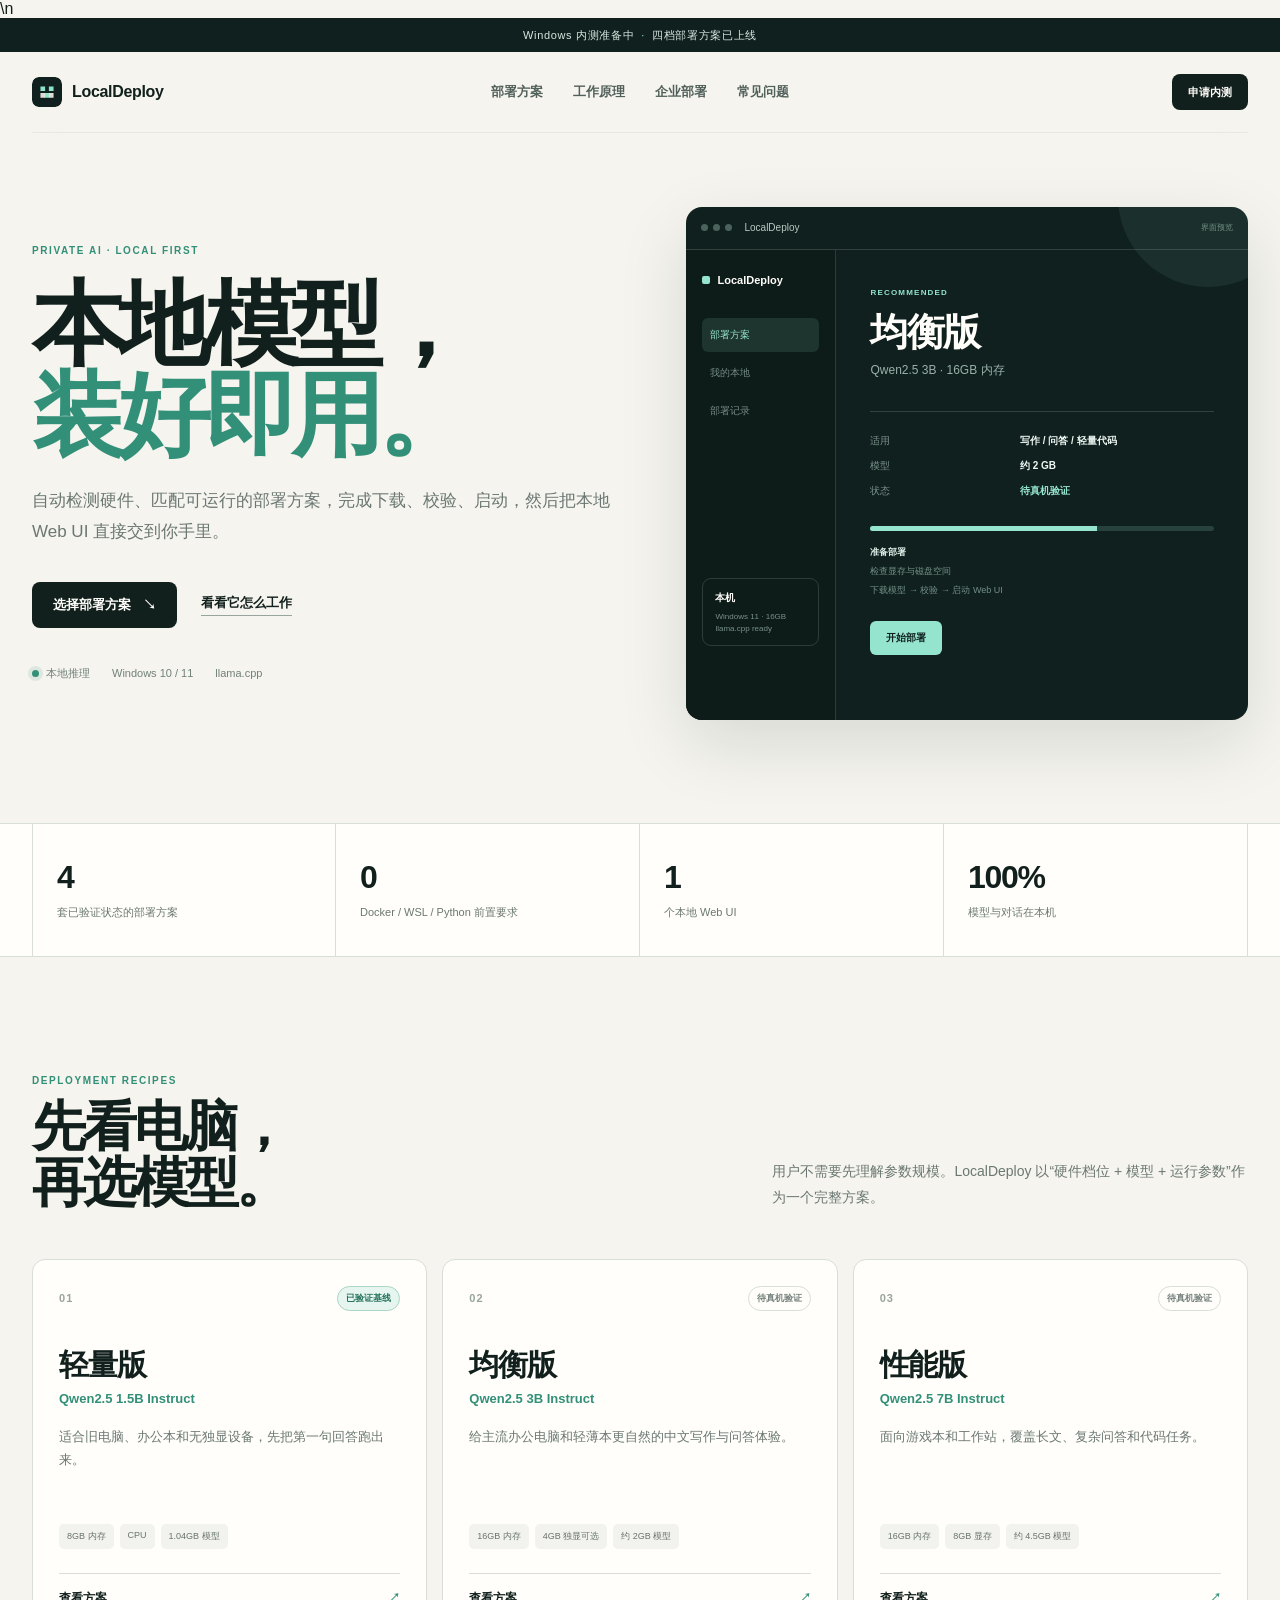
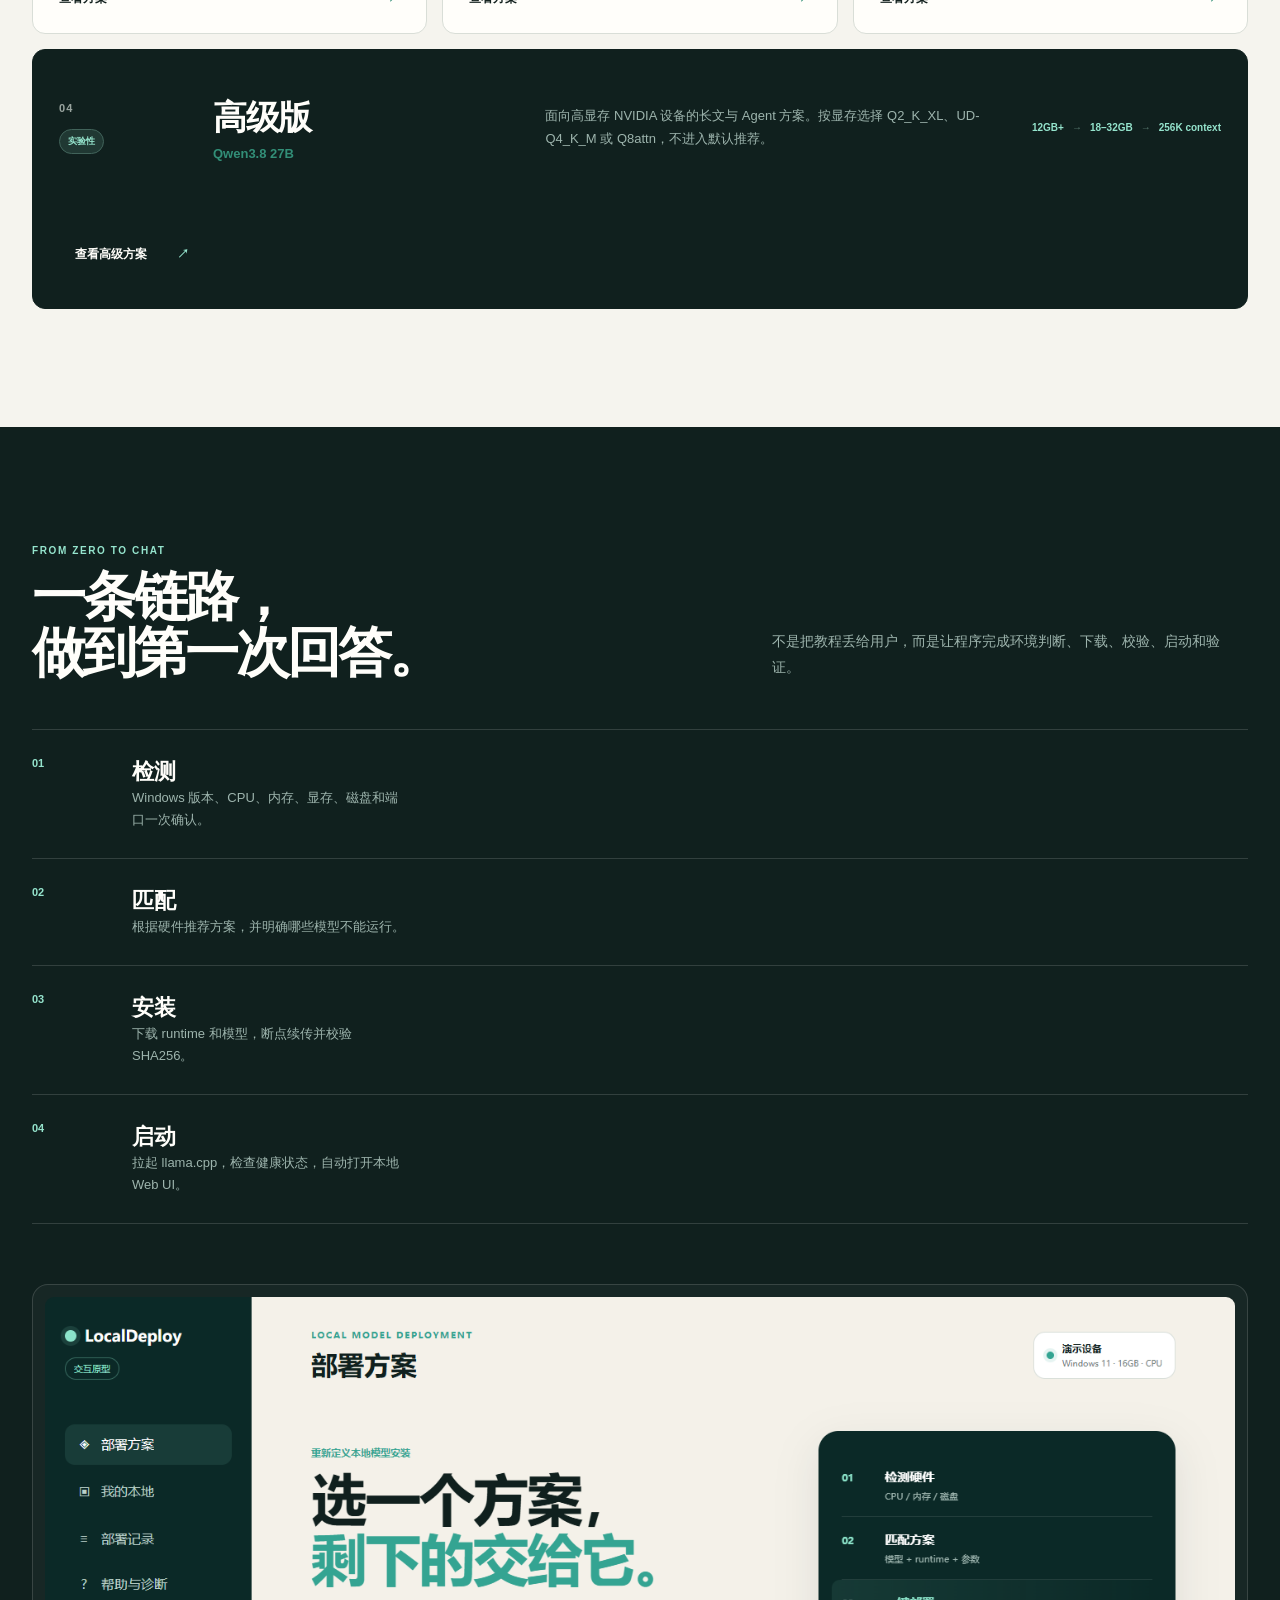
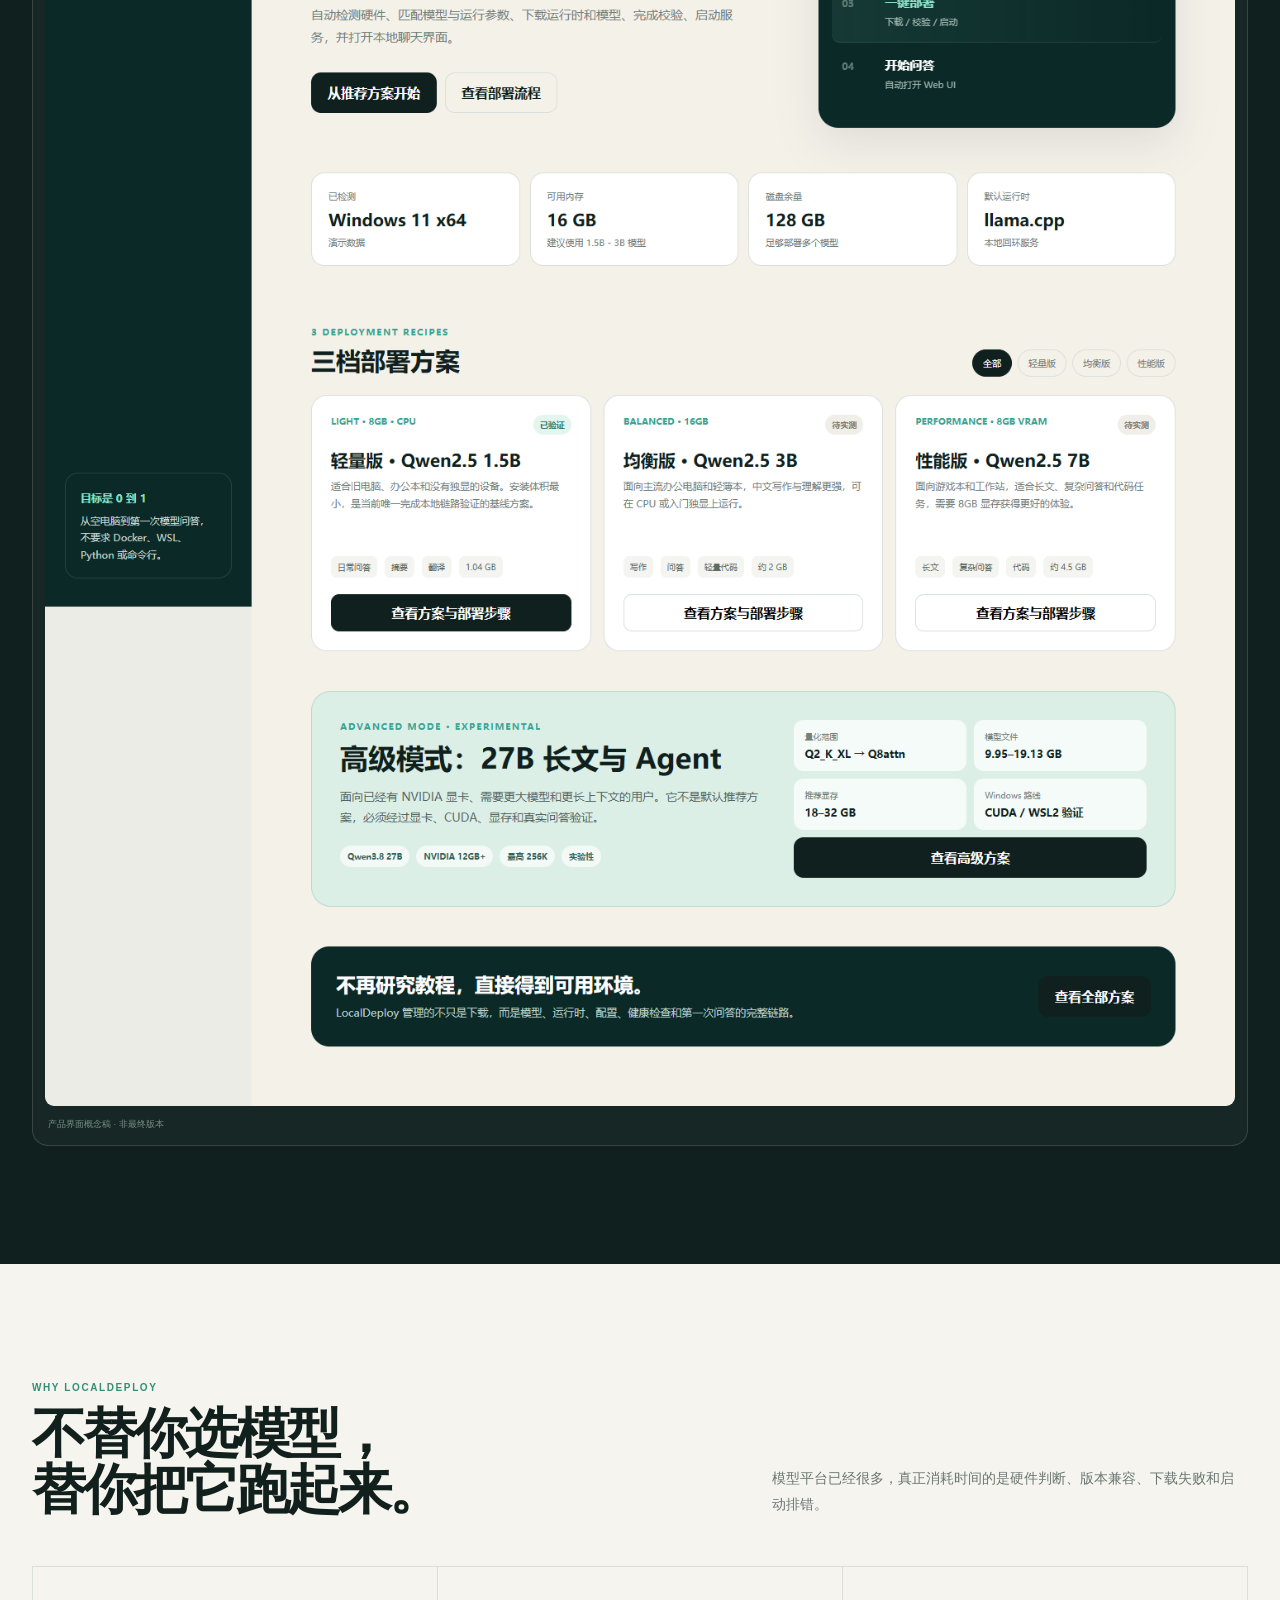
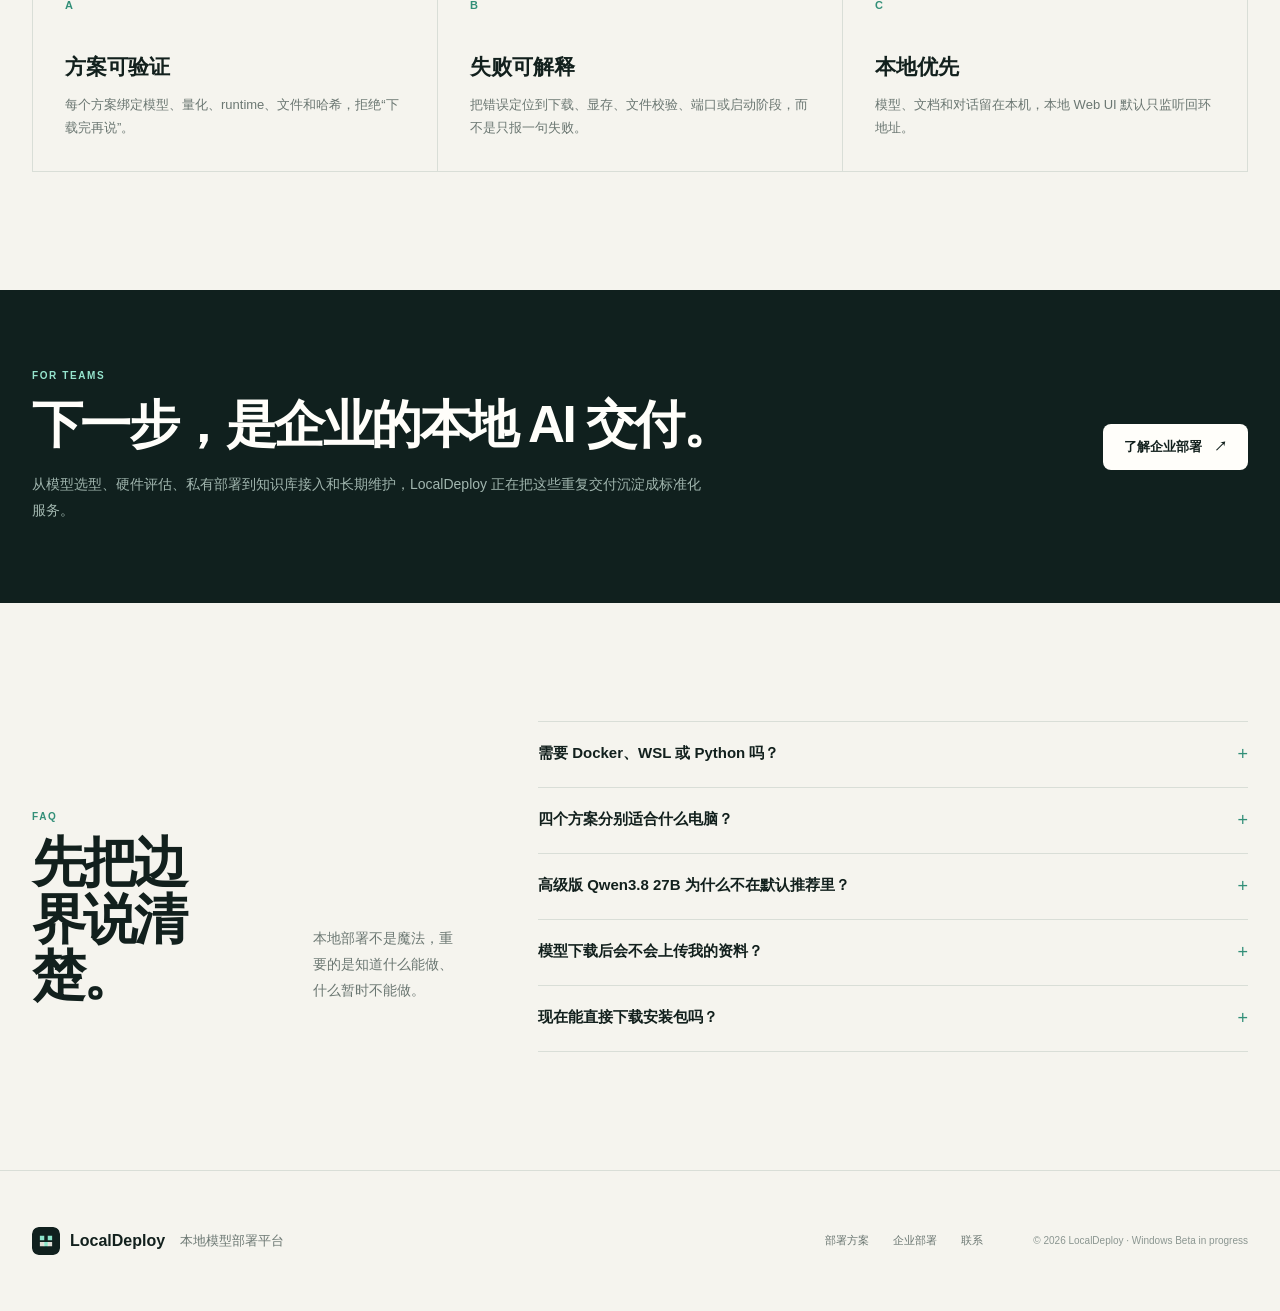
==== index.html @ 6bc186c4 "feat: launch LocalDeploy public site" ====
<!doctype html>
<html lang="zh-CN">
<head>
  <meta charset="utf-8">
  <meta name="viewport" content="width=device-width, initial-scale=1">
  <title>LocalDeploy — 本地模型，装好即用</title>
  <meta name="description" content="LocalDeploy 自动检测硬件、匹配已验证方案，一键完成本地模型部署并打开 Web UI。">
  <meta name="theme-color" content="#10201e">
  <link rel="icon" href="assets/favicon.svg" type="image/svg+xml">
  <link rel="manifest" href="assets/site.webmanifest">\n  <link rel="stylesheet" href="assets/site.css">
</head>
<body>
  <div class="announcement">Windows 内测准备中 <span>·</span> 四档部署方案已上线</div>
  <header class="site-header" data-header>
    <a class="brand" href="index.html" aria-label="LocalDeploy 首页">
      <img src="assets/logo-mark.svg" alt="">
      <span>LocalDeploy</span>
    </a>
    <button class="menu-toggle" data-menu-toggle aria-label="打开导航" aria-expanded="false">
      <span></span><span></span>
    </button>
    <nav class="site-nav" data-nav>
      <a href="#plans">部署方案</a>
      <a href="#how">工作原理</a>
      <a href="enterprise.html">企业部署</a>
      <a href="#faq">常见问题</a>
    </nav>
    <a class="button button-small button-dark header-cta" href="mailto:siquhjh@163.com?subject=LocalDeploy%20Windows%20Beta">申请内测</a>
  </header>

  <main>
    <section class="hero container">
      <div class="hero-copy reveal">
        <p class="eyebrow">PRIVATE AI · LOCAL FIRST</p>
        <h1>本地模型，<br><span>装好即用。</span></h1>
        <p class="hero-lead">自动检测硬件、匹配可运行的部署方案，完成下载、校验、启动，然后把本地 Web UI 直接交到你手里。</p>
        <div class="hero-actions">
          <a class="button button-primary" href="#plans">选择部署方案 <span>↘</span></a>
          <a class="text-link" href="#how">看看它怎么工作</a>
        </div>
        <div class="hero-footnote">
          <span><i class="dot"></i> 本地推理</span>
          <span>Windows 10 / 11</span>
          <span>llama.cpp</span>
        </div>
      </div>

      <div class="hero-product reveal">
        <div class="window-bar">
          <div class="window-lights"><i></i><i></i><i></i></div>
          <span>LocalDeploy</span>
          <small>界面预览</small>
        </div>
        <div class="window-body">
          <div class="window-sidebar">
            <div class="mini-brand"><span></span>LocalDeploy</div>
            <div class="mini-nav active">部署方案</div>
            <div class="mini-nav">我的本地</div>
            <div class="mini-nav">部署记录</div>
            <div class="mini-machine"><b>本机</b><span>Windows 11 · 16GB</span><span>llama.cpp ready</span></div>
          </div>
          <div class="window-content">
            <div class="mini-eyebrow">RECOMMENDED</div>
            <h2>均衡版</h2>
            <p>Qwen2.5 3B · 16GB 内存</p>
            <div class="mini-plan">
              <span>适用</span><strong>写作 / 问答 / 轻量代码</strong>
              <span>模型</span><strong>约 2 GB</strong>
              <span>状态</span><strong class="mint">待真机验证</strong>
            </div>
            <div class="mini-progress"><span></span></div>
            <div class="mini-log"><b>准备部署</b><span>检查显存与磁盘空间</span><span>下载模型 → 校验 → 启动 Web UI</span></div>
            <div class="mini-button">开始部署</div>
          </div>
        </div>
      </div>
    </section>

    <section class="proof-strip">
      <div class="container proof-grid">
        <div><strong>4</strong><span>套已验证状态的部署方案</span></div>
        <div><strong>0</strong><span>Docker / WSL / Python 前置要求</span></div>
        <div><strong>1</strong><span>个本地 Web UI</span></div>
        <div><strong>100%</strong><span>模型与对话在本机</span></div>
      </div>
    </section>

    <section class="section container" id="plans">
      <div class="section-heading reveal">
        <div>
          <p class="eyebrow">DEPLOYMENT RECIPES</p>
          <h2>先看电脑，<br>再选模型。</h2>
        </div>
        <p>用户不需要先理解参数规模。LocalDeploy 以“硬件档位 + 模型 + 运行参数”作为一个完整方案。</p>
      </div>

      <div class="plan-grid">
        <article class="plan-card reveal" data-plan-card="light">
          <div class="plan-card-top"><span class="plan-index">01</span><span class="status-pill">已验证基线</span></div>
          <h3>轻量版</h3>
          <p class="plan-model">Qwen2.5 1.5B Instruct</p>
          <p class="plan-desc">适合旧电脑、办公本和无独显设备，先把第一句回答跑出来。</p>
          <div class="plan-facts"><span>8GB 内存</span><span>CPU</span><span>1.04GB 模型</span></div>
          <a href="plans.html#light" class="plan-link">查看方案 <span>↗</span></a>
        </article>

        <article class="plan-card reveal" data-plan-card="balanced">
          <div class="plan-card-top"><span class="plan-index">02</span><span class="status-pill pending">待真机验证</span></div>
          <h3>均衡版</h3>
          <p class="plan-model">Qwen2.5 3B Instruct</p>
          <p class="plan-desc">给主流办公电脑和轻薄本更自然的中文写作与问答体验。</p>
          <div class="plan-facts"><span>16GB 内存</span><span>4GB 独显可选</span><span>约 2GB 模型</span></div>
          <a href="plans.html#balanced" class="plan-link">查看方案 <span>↗</span></a>
        </article>

        <article class="plan-card reveal" data-plan-card="performance">
          <div class="plan-card-top"><span class="plan-index">03</span><span class="status-pill pending">待真机验证</span></div>
          <h3>性能版</h3>
          <p class="plan-model">Qwen2.5 7B Instruct</p>
          <p class="plan-desc">面向游戏本和工作站，覆盖长文、复杂问答和代码任务。</p>
          <div class="plan-facts"><span>16GB 内存</span><span>8GB 显存</span><span>约 4.5GB 模型</span></div>
          <a href="plans.html#performance" class="plan-link">查看方案 <span>↗</span></a>
        </article>

        <article class="plan-card plan-card-advanced reveal" data-plan-card="advanced">
          <div class="plan-card-top"><span class="plan-index">04</span><span class="status-pill dark-pill">实验性</span></div>
          <div>
            <h3>高级版</h3>
            <p class="plan-model">Qwen3.8 27B</p>
          </div>
          <p class="plan-desc">面向高显存 NVIDIA 设备的长文与 Agent 方案。按显存选择 Q2_K_XL、UD-Q4_K_M 或 Q8attn，不进入默认推荐。</p>
          <div class="advanced-path"><span>12GB+</span><span>→</span><span>18–32GB</span><span>→</span><span>256K context</span></div>
          <a href="plans.html#advanced" class="plan-link light-link">查看高级方案 <span>↗</span></a>
        </article>
      </div>
    </section>

    <section class="section section-dark" id="how">
      <div class="container">
        <div class="section-heading dark-heading reveal">
          <div><p class="eyebrow">FROM ZERO TO CHAT</p><h2>一条链路，<br>做到第一次回答。</h2></div>
          <p>不是把教程丢给用户，而是让程序完成环境判断、下载、校验、启动和验证。</p>
        </div>
        <div class="steps">
          <div class="step reveal"><span>01</span><div><h3>检测</h3><p>Windows 版本、CPU、内存、显存、磁盘和端口一次确认。</p></div></div>
          <div class="step reveal"><span>02</span><div><h3>匹配</h3><p>根据硬件推荐方案，并明确哪些模型不能运行。</p></div></div>
          <div class="step reveal"><span>03</span><div><h3>安装</h3><p>下载 runtime 和模型，断点续传并校验 SHA256。</p></div></div>
          <div class="step reveal"><span>04</span><div><h3>启动</h3><p>拉起 llama.cpp，检查健康状态，自动打开本地 Web UI。</p></div></div>
        </div>
        <div class="interface-showcase reveal">
          <img src="assets/app-preview.png" alt="LocalDeploy 部署方案界面预览">
          <span>产品界面概念稿 · 非最终版本</span>
        </div>
      </div>
    </section>

    <section class="section container">
      <div class="section-heading reveal">
        <div><p class="eyebrow">WHY LOCALDEPLOY</p><h2>不替你选模型，<br>替你把它跑起来。</h2></div>
        <p>模型平台已经很多，真正消耗时间的是硬件判断、版本兼容、下载失败和启动排错。</p>
      </div>
      <div class="principle-grid">
        <article class="principle reveal"><span class="principle-mark">A</span><h3>方案可验证</h3><p>每个方案绑定模型、量化、runtime、文件和哈希，拒绝“下载完再说”。</p></article>
        <article class="principle reveal"><span class="principle-mark">B</span><h3>失败可解释</h3><p>把错误定位到下载、显存、文件校验、端口或启动阶段，而不是只报一句失败。</p></article>
        <article class="principle reveal"><span class="principle-mark">C</span><h3>本地优先</h3><p>模型、文档和对话留在本机，本地 Web UI 默认只监听回环地址。</p></article>
      </div>
    </section>

    <section class="enterprise-band">
      <div class="container enterprise-inner reveal">
        <div>
          <p class="eyebrow">FOR TEAMS</p>
          <h2>下一步，是企业的本地 AI 交付。</h2>
          <p>从模型选型、硬件评估、私有部署到知识库接入和长期维护，LocalDeploy 正在把这些重复交付沉淀成标准化服务。</p>
        </div>
        <a class="button button-light" href="enterprise.html">了解企业部署 <span>↗</span></a>
      </div>
    </section>

    <section class="section container faq-section" id="faq">
      <div class="section-heading reveal">
        <div><p class="eyebrow">FAQ</p><h2>先把边界说清楚。</h2></div>
        <p>本地部署不是魔法，重要的是知道什么能做、什么暂时不能做。</p>
      </div>
      <div class="faq-list">
        <details class="reveal"><summary>需要 Docker、WSL 或 Python 吗？<span>+</span></summary><p>默认三档方案以 Windows 原生 llama.cpp 为目标，不要求 Docker、WSL、系统 Python 或命令行。高级 Qwen3.8 27B 方案需要 NVIDIA CUDA，可能使用 WSL2 路线，单独标注为实验性。</p></details>
        <details class="reveal"><summary>四个方案分别适合什么电脑？<span>+</span></summary><p>轻量版面向 8GB 内存和无独显设备；均衡版面向 16GB 主流电脑；性能版需要 8GB 显存；高级版面向 12GB+ NVIDIA 设备，建议 18–32GB 显存。</p></details>
        <details class="reveal"><summary>高级版 Qwen3.8 27B 为什么不在默认推荐里？<span>+</span></summary><p>它需要更大的显存、固定版本的 llama.cpp、CUDA/WSL2 和更大的磁盘空间。12GB 显存只能做 Q2 短任务，24GB 以上才适合较完整的 Q4 长上下文配置。</p></details>
        <details class="reveal"><summary>模型下载后会不会上传我的资料？<span>+</span></summary><p>平台设计目标是本地推理，服务只监听 127.0.0.1。对话和上传资料不会经过 LocalDeploy 的云端；具体模型和数据目录都由用户控制。</p></details>
        <details class="reveal"><summary>现在能直接下载安装包吗？<span>+</span></summary><p>目前是网站和部署引擎开发阶段，Windows 内测入口会先通过申请和小范围验证开放，避免把未完成的安装器当成正式产品发布。</p></details>
      </div>
    </section>
  </main>

  <footer class="site-footer">
    <div class="container footer-inner">
      <div class="footer-brand"><img src="assets/logo-mark.svg" alt=""><span>LocalDeploy</span><small>本地模型部署平台</small></div>
      <div class="footer-links"><a href="plans.html">部署方案</a><a href="enterprise.html">企业部署</a><a href="mailto:siquhjh@163.com">联系</a></div>
      <p>© 2026 LocalDeploy · Windows Beta in progress</p>
    </div>
  </footer>
  <script src="assets/site.js"></script>
</body>
</html>
---- assets/site.css ----
:root {
  --paper: #f5f4ee;
  --paper-2: #eeece4;
  --white: #fffefa;
  --ink: #12201d;
  --dark: #10201e;
  --dark-2: #18312d;
  --muted: #6b7772;
  --line: #d9ded7;
  --line-dark: rgba(255,255,255,.14);
  --green: #328f78;
  --mint: #95e4cd;
  --mint-soft: #dff3eb;
  --orange: #d96842;
  --shadow: 0 24px 70px rgba(16,32,30,.12);
  --max: 1240px;
}
* { box-sizing: border-box; }
html { scroll-behavior: smooth; }
body {
  margin: 0;
  color: var(--ink);
  background: var(--paper);
  font-family: "Segoe UI", "PingFang SC", "Microsoft YaHei", "Helvetica Neue", Arial, sans-serif;
  -webkit-font-smoothing: antialiased;
}
a { color: inherit; text-decoration: none; }
button { font: inherit; cursor: pointer; }
img { max-width: 100%; display: block; }
.container { width: min(var(--max), calc(100% - 64px)); margin: 0 auto; }
.announcement {
  min-height: 34px;
  display: flex; align-items: center; justify-content: center; gap: 7px;
  background: var(--dark); color: #d7e7e1;
  font-size: 11px; letter-spacing: .06em;
}
.announcement span { color: var(--mint); }
.site-header {
  position: sticky; top: 0; z-index: 40;
  display: grid; grid-template-columns: 1fr auto 1fr; align-items: center; gap: 28px;
  width: min(var(--max), calc(100% - 64px)); margin: 0 auto;
  padding: 22px 0;
  background: color-mix(in srgb, var(--paper) 92%, transparent);
  backdrop-filter: blur(18px);
  border-bottom: 1px solid rgba(18,32,29,.06);
}
.brand { display: inline-flex; align-items: center; gap: 10px; font-weight: 800; letter-spacing: -.02em; }
.brand img { width: 30px; height: 30px; border-radius: 7px; }
.site-nav { display: flex; align-items: center; justify-content: center; gap: 30px; }
.site-nav a { color: #52605b; font-size: 13px; font-weight: 600; }
.site-nav a:hover, .site-nav a.active { color: var(--ink); }
.header-cta { justify-self: end; }
.button {
  display: inline-flex; align-items: center; justify-content: center; gap: 12px;
  min-height: 46px; padding: 0 20px; border: 1px solid transparent; border-radius: 8px;
  font-size: 13px; font-weight: 750; transition: transform .2s, background .2s, border-color .2s;
}
.button:hover { transform: translateY(-1px); }
.button-small { min-height: 36px; padding: 0 15px; font-size: 11px; }
.button-primary { background: var(--ink); color: var(--white); }
.button-primary:hover { background: #233b35; }
.button-dark { background: var(--ink); color: var(--white); }
.button-dark:hover { background: #263d37; }
.button-light { background: var(--white); color: var(--ink); }
.button-light:hover { background: var(--mint); }
.text-link { display: inline-flex; align-items: center; font-size: 13px; font-weight: 700; border-bottom: 1px solid #98a59f; padding-bottom: 3px; }
.menu-toggle { display: none; width: 38px; height: 38px; border: 1px solid var(--line); background: transparent; border-radius: 8px; padding: 10px; }
.menu-toggle span { display: block; height: 1px; background: var(--ink); margin: 5px 0; }
.eyebrow { margin: 0; color: var(--green); font-size: 10px; font-weight: 800; letter-spacing: .16em; }
.hero { display: grid; grid-template-columns: 1.02fr .98fr; gap: 70px; align-items: center; min-height: 690px; padding-top: 44px; padding-bottom: 74px; }
.hero-copy h1, .page-hero h1, .enterprise-hero h1 { margin: 24px 0 24px; font-size: clamp(60px, 7.2vw, 104px); line-height: .98; letter-spacing: -.06em; font-weight: 850; }
.hero-copy h1 span, .page-hero h1 span, .enterprise-hero h1 span { color: var(--green); }
.hero-lead { max-width: 610px; margin: 0; color: var(--muted); font-size: 17px; line-height: 1.85; }
.hero-actions { display: flex; align-items: center; gap: 24px; margin-top: 34px; flex-wrap: wrap; }
.hero-footnote { display: flex; gap: 22px; flex-wrap: wrap; margin-top: 38px; color: #71807a; font-size: 11px; }
.hero-footnote span { display: inline-flex; align-items: center; gap: 7px; }
.dot { display: inline-block; width: 7px; height: 7px; border-radius: 50%; background: var(--green); box-shadow: 0 0 0 4px rgba(50,143,120,.12); }
.hero-product { position: relative; border-radius: 16px; background: var(--dark); box-shadow: var(--shadow); overflow: hidden; transform: rotate(1.2deg); }
.hero-product::before { content: ""; position: absolute; width: 180px; height: 180px; border-radius: 50%; background: var(--mint); opacity: .08; top: -100px; right: -50px; }
.window-bar { height: 43px; display: flex; align-items: center; gap: 12px; padding: 0 15px; border-bottom: 1px solid var(--line-dark); color: #b8c9c3; font-size: 10px; }
.window-bar small { margin-left: auto; color: #6f8981; }
.window-lights { display: flex; gap: 5px; }
.window-lights i { width: 7px; height: 7px; border-radius: 50%; background: #49625b; }
.window-body { display: grid; grid-template-columns: 150px 1fr; min-height: 470px; }
.window-sidebar { border-right: 1px solid var(--line-dark); padding: 24px 16px; background: #0d1b19; }
.mini-brand { color: var(--white); font-weight: 800; display: flex; align-items: center; gap: 7px; font-size: 11px; margin-bottom: 32px; }
.mini-brand span { width: 8px; height: 8px; border-radius: 2px; background: var(--mint); }
.mini-nav { padding: 10px 8px; margin: 4px 0; border-radius: 6px; color: #758b84; font-size: 10px; }
.mini-nav.active { background: rgba(149,228,205,.12); color: var(--mint); }
.mini-machine { margin-top: 150px; padding: 12px; border: 1px solid var(--line-dark); border-radius: 9px; }
.mini-machine b, .mini-machine span { display: block; }
.mini-machine b { color: var(--white); font-size: 10px; margin-bottom: 7px; }
.mini-machine span { color: #789089; font-size: 8px; margin-top: 3px; }
.window-content { padding: 38px 34px; color: var(--white); }
.mini-eyebrow { color: var(--mint); font-size: 8px; letter-spacing: .15em; font-weight: 800; }
.window-content h2 { margin: 10px 0 4px; font-size: 38px; letter-spacing: -.04em; }
.window-content > p { margin: 0; color: #9ab0a9; font-size: 12px; }
.mini-plan { display: grid; grid-template-columns: 1fr 1.5fr; gap: 11px 20px; margin-top: 32px; padding-top: 22px; border-top: 1px solid var(--line-dark); font-size: 10px; }
.mini-plan span { color: #7b918a; }
.mini-plan strong { color: #eef7f3; }
.mint { color: var(--mint) !important; }
.mini-progress { height: 5px; background: #27423c; border-radius: 99px; margin-top: 28px; overflow: hidden; }
.mini-progress span { display: block; width: 66%; height: 100%; background: var(--mint); }
.mini-log { display: grid; gap: 6px; margin-top: 15px; color: #739087; font-size: 9px; }
.mini-log b { color: #dbece6; }
.mini-button { display: inline-flex; margin-top: 24px; padding: 10px 16px; background: var(--mint); color: var(--dark); border-radius: 6px; font-size: 10px; font-weight: 800; }
.proof-strip { background: var(--white); border-top: 1px solid var(--line); border-bottom: 1px solid var(--line); }
.proof-grid { display: grid; grid-template-columns: repeat(4,1fr); }
.proof-grid > div { min-height: 132px; padding: 30px 24px; border-right: 1px solid var(--line); display: flex; flex-direction: column; justify-content: center; }
.proof-grid > div:first-child { border-left: 1px solid var(--line); }
.proof-grid strong { font-size: 32px; letter-spacing: -.04em; }
.proof-grid span { margin-top: 8px; color: var(--muted); font-size: 11px; line-height: 1.5; }
.section { padding-top: 118px; padding-bottom: 118px; }
.section-heading { display: grid; grid-template-columns: 1fr .72fr; align-items: end; gap: 80px; margin-bottom: 48px; }
.section-heading h2 { margin: 12px 0 0; font-size: clamp(38px, 4.2vw, 64px); line-height: 1.05; letter-spacing: -.055em; }
.section-heading > p { margin: 0; color: var(--muted); font-size: 14px; line-height: 1.85; }
.plan-grid { display: grid; grid-template-columns: repeat(3, 1fr); gap: 15px; }
.plan-card { min-height: 375px; padding: 26px; background: var(--white); border: 1px solid var(--line); border-radius: 13px; display: flex; flex-direction: column; transition: transform .25s, box-shadow .25s; }
.plan-card:hover { transform: translateY(-4px); box-shadow: 0 18px 45px rgba(16,32,30,.08); }
.plan-card-top { display: flex; align-items: center; justify-content: space-between; }
.plan-index { color: #99a49f; font-size: 11px; font-weight: 800; letter-spacing: .1em; }
.status-pill { display: inline-flex; padding: 5px 8px; border: 1px solid #a9d6c5; border-radius: 99px; background: #e6f5ef; color: #28745f; font-size: 9px; font-weight: 800; white-space: nowrap; }
.status-pill.pending { background: transparent; border-color: var(--line); color: #77827e; }
.dark-pill { border-color: #41635a; background: rgba(149,228,205,.12); color: var(--mint); }
.plan-card h3 { margin: 34px 0 5px; font-size: 30px; letter-spacing: -.04em; }
.plan-model { margin: 0; color: var(--green); font-size: 13px; font-weight: 750; }
.plan-desc { margin: 20px 0 0; color: var(--muted); font-size: 13px; line-height: 1.75; }
.plan-facts { display: flex; gap: 6px; flex-wrap: wrap; margin-top: auto; padding-top: 22px; }
.plan-facts span { padding: 6px 8px; background: #f2f3ee; border-radius: 5px; color: #68746f; font-size: 9px; }
.plan-link { margin-top: 24px; padding-top: 16px; border-top: 1px solid var(--line); display: flex; justify-content: space-between; font-size: 12px; font-weight: 800; }
.plan-link span { color: var(--green); }
.plan-card-advanced { grid-column: 1 / -1; min-height: 260px; background: var(--dark); border-color: var(--dark); color: var(--white); display: grid; grid-template-columns: 130px .8fr 1.2fr auto; gap: 24px; align-items: center; }
.plan-card-advanced .plan-card-top { grid-column: 1; flex-direction: column; align-items: flex-start; gap: 15px; }
.plan-card-advanced h3 { margin: 0 0 5px; font-size: 34px; }
.plan-card-advanced .plan-desc { margin: 0; color: #9db4ad; }
.advanced-path { display: flex; gap: 8px; align-items: center; flex-wrap: wrap; color: var(--mint); font-size: 10px; font-weight: 700; }
.advanced-path span:nth-child(even) { color: #56766d; }
.light-link { border: 0; padding: 0; color: var(--white); justify-content: flex-end; gap: 30px; }
.light-link span { color: var(--mint); }
.section-dark { background: var(--dark); color: var(--white); }
.dark-heading h2 { color: var(--white); }
.dark-heading > p { color: #9db4ad; }
.dark-heading .eyebrow { color: var(--mint); }
.steps { border-top: 1px solid var(--line-dark); }
.step { display: grid; grid-template-columns: 80px .25fr .75fr; gap: 20px; padding: 27px 0; border-bottom: 1px solid var(--line-dark); }
.step > span { color: var(--mint); font-size: 11px; font-weight: 800; }
.step h3 { margin: 0; font-size: 22px; }
.step p { margin: 0; color: #9db4ad; font-size: 13px; line-height: 1.7; }
.interface-showcase { position: relative; margin-top: 60px; padding: 12px; border: 1px solid var(--line-dark); border-radius: 16px; background: rgba(255,255,255,.03); }
.interface-showcase img { border-radius: 9px; width: 100%; }
.interface-showcase span { display: block; padding: 12px 3px 2px; color: #789089; font-size: 9px; }
.principle-grid { display: grid; grid-template-columns: repeat(3, 1fr); gap: 1px; background: var(--line); border: 1px solid var(--line); }
.principle { padding: 32px; background: var(--paper); }
.principle-mark { display: block; margin-bottom: 42px; color: var(--green); font-size: 11px; font-weight: 900; }
.principle h3 { margin: 0 0 12px; font-size: 21px; }
.principle p { margin: 0; color: var(--muted); line-height: 1.8; font-size: 13px; }
.enterprise-band { background: var(--dark); color: var(--white); }
.enterprise-inner { display: flex; justify-content: space-between; align-items: center; gap: 50px; padding-top: 80px; padding-bottom: 80px; }
.enterprise-inner h2 { margin: 10px 0 12px; font-size: clamp(32px, 4vw, 54px); letter-spacing: -.05em; }
.enterprise-inner p:not(.eyebrow) { margin: 0; max-width: 680px; color: #a1b6af; font-size: 14px; line-height: 1.8; }
.enterprise-inner .eyebrow { color: var(--mint); }
.faq-section { display: grid; grid-template-columns: .75fr 1.25fr; gap: 80px; }
.faq-list details { border-top: 1px solid var(--line); }
.faq-list details:last-child { border-bottom: 1px solid var(--line); }
.faq-list summary { list-style: none; display: flex; justify-content: space-between; gap: 20px; padding: 22px 0; font-size: 15px; font-weight: 750; cursor: pointer; }
.faq-list summary::-webkit-details-marker { display: none; }
.faq-list summary span { color: var(--green); font-size: 18px; font-weight: 400; transition: transform .2s; }
.faq-list details[open] summary span { transform: rotate(45deg); }
.faq-list details p { margin: -4px 0 24px; max-width: 680px; color: var(--muted); font-size: 13px; line-height: 1.8; }
.site-footer { border-top: 1px solid var(--line); }
.footer-inner { display: grid; grid-template-columns: 1fr auto auto; gap: 50px; align-items: center; min-height: 140px; }
.footer-brand { display: flex; align-items: center; gap: 10px; font-weight: 800; }
.footer-brand img { width: 28px; height: 28px; border-radius: 7px; }
.footer-brand small { color: var(--muted); font-weight: 500; margin-left: 5px; }
.footer-links { display: flex; gap: 24px; color: var(--muted); font-size: 11px; }
.footer-inner > p { margin: 0; color: #8b9691; font-size: 10px; }
.page-hero { padding-top: 100px; padding-bottom: 60px; }
.page-hero h1 { margin-bottom: 24px; font-size: clamp(56px, 7vw, 92px); }
.page-hero > p:last-child { max-width: 660px; margin: 0; color: var(--muted); font-size: 15px; line-height: 1.85; }
.hardware-picker-wrap { display: grid; grid-template-columns: 1fr auto; align-items: center; gap: 40px; padding-top: 20px; padding-bottom: 60px; }
.hardware-picker { display: flex; align-items: center; justify-content: space-between; gap: 30px; padding: 22px; background: var(--white); border: 1px solid var(--line); border-radius: 13px; }
.hardware-picker h2 { margin: 6px 0 0; font-size: 20px; }
.hardware-options { display: flex; gap: 7px; flex-wrap: wrap; }
.hardware-options button { border: 1px solid var(--line); background: var(--paper); border-radius: 7px; padding: 10px 12px; font-size: 10px; color: #63706b; }
.hardware-options button.active, .hardware-options button:hover { border-color: var(--green); background: var(--mint-soft); color: #286e5c; }
.match-result { min-width: 220px; padding: 14px 16px; border-left: 2px solid var(--green); background: var(--mint-soft); color: #286e5c; font-size: 12px; line-height: 1.7; }
.plan-detail-list { border-top: 1px solid var(--line); }
.plan-detail { padding: 70px 0; border-bottom: 1px solid var(--line); scroll-margin-top: 90px; transition: background .25s; }
.plan-detail.recommended { background: linear-gradient(90deg, rgba(50,143,120,.06), transparent 65%); }
.plan-detail-head { display: grid; grid-template-columns: 100px 1fr auto; align-items: start; gap: 24px; }
.large-index { color: #a2ada8; font-size: 11px; font-weight: 800; padding-top: 5px; }
.plan-detail-head h2 { margin: 8px 0 4px; font-size: clamp(32px, 4vw, 52px); letter-spacing: -.05em; }
.plan-detail-head p:last-child { margin: 0; color: var(--muted); font-size: 13px; }
.plan-detail-body { display: grid; grid-template-columns: 1.1fr .9fr; gap: 70px; margin-top: 42px; padding-left: 124px; }
.plan-spec-grid { display: grid; grid-template-columns: repeat(2, 1fr); border-top: 1px solid var(--line); }
.plan-spec-grid div { padding: 16px 0; border-bottom: 1px solid var(--line); }
.plan-spec-grid span, .plan-spec-grid strong { display: block; }
.plan-spec-grid span { color: #85918c; font-size: 10px; }
.plan-spec-grid strong { margin-top: 7px; font-size: 13px; }
.plan-detail-copy h3 { margin: 0 0 9px; font-size: 13px; }
.plan-detail-copy h3:not(:first-child) { margin-top: 25px; }
.plan-detail-copy p { margin: 0; color: var(--muted); font-size: 13px; line-height: 1.8; }
.advanced-pill { background: var(--dark); border-color: var(--dark); color: var(--mint); }
.plan-detail-advanced { margin-top: 26px; padding: 48px; background: var(--dark); color: var(--white); border: 0; border-radius: 14px; }
.plan-detail-advanced .plan-detail-head p:last-child, .plan-detail-advanced .plan-detail-copy p { color: #a4b9b2; }
.plan-detail-advanced .plan-spec-grid { border-color: var(--line-dark); }
.plan-detail-advanced .plan-spec-grid div { border-color: var(--line-dark); }
.plan-detail-advanced .plan-spec-grid span { color: #7f9990; }
.plan-detail-advanced .plan-detail-copy h3 { color: var(--mint); }
.advanced-note { grid-column: 1 / -1; margin-top: 14px; padding: 16px 18px; border-left: 2px solid var(--orange); background: rgba(217,104,66,.09); color: #d8c9c1; font-size: 12px; line-height: 1.8; }
.advanced-note strong { color: #fff; }
.compare-section { padding-top: 90px; padding-bottom: 110px; }
.compact-heading { margin-bottom: 28px; }
.table-wrap { overflow-x: auto; border: 1px solid var(--line); }
table { width: 100%; border-collapse: collapse; min-width: 780px; background: var(--white); }
th, td { padding: 16px 14px; text-align: left; border-bottom: 1px solid var(--line); font-size: 12px; }
th { color: #84908b; font-size: 9px; letter-spacing: .08em; text-transform: uppercase; }
td { color: #44534e; }
tbody tr:last-child td { border-bottom: 0; }
.compact-band .enterprise-inner { padding-top: 54px; padding-bottom: 54px; }
.compact-band h2 { font-size: 38px; }
.enterprise-hero { display: grid; grid-template-columns: 1fr .85fr; gap: 70px; align-items: center; padding-top: 105px; padding-bottom: 110px; }
.enterprise-hero h1 { margin-bottom: 26px; font-size: clamp(56px, 7vw, 92px); }
.enterprise-hero > div:first-child > p:last-of-type { max-width: 600px; margin: 0; color: var(--muted); font-size: 15px; line-height: 1.85; }
.enterprise-system { position: relative; padding: 28px; background: var(--dark); border-radius: 16px; color: var(--white); box-shadow: var(--shadow); }
.system-label { color: var(--mint); font-size: 9px; letter-spacing: .16em; font-weight: 800; }
.system-node { position: relative; padding: 16px; background: var(--dark-2); border: 1px solid var(--line-dark); border-radius: 10px; }
.system-node.main { margin-top: 32px; }
.system-node span, .system-node strong, .system-node small { display: block; }
.system-node span { color: #708d84; font-size: 9px; }
.system-node strong { margin-top: 8px; font-size: 14px; }
.system-node small { margin-top: 4px; color: #8da59d; font-size: 9px; }
.system-connector { width: 1px; height: 16px; margin: 0 auto; background: #3a5a52; }
.system-row { display: grid; grid-template-columns: 1fr 1fr; gap: 10px; }
.footer-node { margin-top: 16px; }
.capability-grid { display: grid; grid-template-columns: repeat(3,1fr); border-top: 1px solid var(--line); border-left: 1px solid var(--line); }
.capability { min-height: 250px; padding: 28px; border-right: 1px solid var(--line); border-bottom: 1px solid var(--line); background: var(--paper); }
.capability > span { color: var(--green); font-size: 10px; font-weight: 800; }
.capability h3 { margin: 52px 0 12px; font-size: 19px; }
.capability p { margin: 0; color: var(--muted); font-size: 13px; line-height: 1.75; }
.delivery-section { background: var(--dark); }
.delivery-track { display: grid; grid-template-columns: repeat(4,1fr); border-top: 1px solid var(--line-dark); }
.delivery-step { min-height: 260px; padding: 28px 24px 0 0; border-right: 1px solid var(--line-dark); }
.delivery-step + .delivery-step { padding-left: 24px; }
.delivery-step:last-child { border-right: 0; }
.delivery-step > span { color: var(--mint); font-size: 10px; font-weight: 800; }
.delivery-step h3 { margin: 70px 0 12px; font-size: 20px; }
.delivery-step p { margin: 0; color: #9bb2aa; font-size: 12px; line-height: 1.75; }
.fit-columns { display: grid; grid-template-columns: 1fr 1fr; gap: 16px; }
.fit-panel { padding: 34px; border: 1px solid var(--line); border-radius: 12px; background: var(--white); }
.fit-panel h3 { margin: 0 0 24px; font-size: 28px; }
.fit-panel ul { margin: 0; padding: 0; list-style: none; }
.fit-panel li { padding: 12px 0; border-top: 1px solid var(--line); color: #53615c; font-size: 13px; }
.fit-panel-muted { background: #ebeae4; }
.roadmap { display: grid; grid-template-columns: repeat(3,1fr); gap: 14px; }
.roadmap-item { padding: 26px; border: 1px solid var(--line); border-radius: 10px; background: var(--white); }
.roadmap-item.active { border-color: #92cbb8; background: var(--mint-soft); }
.roadmap-item span { color: var(--green); font-size: 9px; letter-spacing: .12em; font-weight: 800; }
.roadmap-item h3 { margin: 28px 0 10px; font-size: 20px; }
.roadmap-item p { margin: 0; color: var(--muted); font-size: 12px; line-height: 1.75; }
.contact-section { padding: 90px 0; background: var(--dark); color: var(--white); }
.contact-inner { max-width: 760px; text-align: center; }
.contact-inner .eyebrow { color: var(--mint); }
.contact-inner h2 { margin: 14px 0 20px; font-size: clamp(38px, 5vw, 64px); line-height: 1.05; letter-spacing: -.05em; }
.contact-inner p:not(.eyebrow) { max-width: 620px; margin: 0 auto 28px; color: #a6bbb4; font-size: 14px; line-height: 1.8; }
.contact-inner .button { background: var(--mint); color: var(--dark); }
.reveal { opacity: 0; transform: translateY(16px); transition: opacity .65s ease, transform .65s ease; }
.reveal.is-visible { opacity: 1; transform: translateY(0); }
@media (max-width: 980px) {
  .container, .site-header { width: min(var(--max), calc(100% - 40px)); }
  .site-header { grid-template-columns: 1fr auto; }
  .site-nav { display: none; position: absolute; top: 70px; left: 0; right: 0; flex-direction: column; align-items: stretch; gap: 3px; padding: 14px; background: var(--paper); border: 1px solid var(--line); border-radius: 12px; box-shadow: var(--shadow); }
  .site-nav.open { display: flex; }
  .site-nav a { padding: 12px; }
  .menu-toggle { display: block; justify-self: end; }
  .header-cta { display: none; }
  .hero, .enterprise-hero { grid-template-columns: 1fr; min-height: auto; gap: 48px; padding-top: 56px; }
  .hero-copy h1, .enterprise-hero h1 { font-size: clamp(54px, 12vw, 82px); }
  .hero-product { max-width: 700px; }
  .proof-grid { grid-template-columns: 1fr 1fr; }
  .proof-grid > div:nth-child(2) { border-right: 0; }
  .proof-grid > div:nth-child(-n+2) { border-bottom: 1px solid var(--line); }
  .section-heading { grid-template-columns: 1fr; gap: 20px; }
  .section-heading > p { max-width: 600px; }
  .plan-grid { grid-template-columns: 1fr 1fr; }
  .plan-card-advanced { grid-column: 1 / -1; grid-template-columns: 100px 1fr; }
  .plan-card-advanced .plan-desc, .advanced-path { grid-column: 2; }
  .light-link { grid-column: 2; justify-content: flex-start; }
  .principle-grid { grid-template-columns: 1fr; }
  .principle { min-height: 0; }
  .faq-section { grid-template-columns: 1fr; gap: 20px; }
  .footer-inner { grid-template-columns: 1fr; gap: 14px; padding: 28px 0; }
  .hardware-picker-wrap { grid-template-columns: 1fr; }
  .plan-detail-body { padding-left: 0; grid-template-columns: 1fr; gap: 35px; }
  .capability-grid { grid-template-columns: 1fr 1fr; }
  .delivery-track { grid-template-columns: 1fr 1fr; }
  .delivery-step:nth-child(2) { border-right: 0; }
  .delivery-step:nth-child(-n+2) { border-bottom: 1px solid var(--line-dark); }
  .roadmap { grid-template-columns: 1fr; }
}
@media (max-width: 620px) {
  .container, .site-header { width: calc(100% - 28px); }
  .announcement { font-size: 9px; padding: 0 12px; text-align: center; }
  .site-header { padding: 16px 0; }
  .brand img { width: 27px; height: 27px; }
  .hero-copy h1, .page-hero h1, .enterprise-hero h1 { font-size: clamp(48px, 15vw, 68px); }
  .hero-lead { font-size: 14px; }
  .hero-actions { align-items: flex-start; flex-direction: column; gap: 17px; }
  .hero-footnote { gap: 10px 16px; }
  .window-body { grid-template-columns: 1fr; }
  .window-sidebar { display: none; }
  .window-content { padding: 28px 20px; }
  .proof-grid { grid-template-columns: 1fr; }
  .proof-grid > div, .proof-grid > div:first-child { border-left: 0; border-right: 0; border-bottom: 1px solid var(--line); min-height: 90px; }
  .proof-grid > div:last-child { border-bottom: 0; }
  .section { padding-top: 76px; padding-bottom: 76px; }
  .section-heading h2 { font-size: 40px; }
  .plan-grid { grid-template-columns: 1fr; }
  .plan-card-advanced { grid-column: auto; grid-template-columns: 1fr; min-height: 380px; }
  .plan-card-advanced .plan-card-top, .plan-card-advanced .plan-desc, .advanced-path, .light-link { grid-column: auto; }
  .plan-card-advanced .plan-card-top { flex-direction: row; align-items: center; }
  .step { grid-template-columns: 45px 1fr; }
  .step p { grid-column: 2; }
  .interface-showcase { margin-top: 35px; }
  .enterprise-inner { flex-direction: column; align-items: flex-start; padding-top: 56px; padding-bottom: 56px; }
  .enterprise-inner h2 { font-size: 38px; }
  .footer-brand { flex-wrap: wrap; }
  .footer-brand small { width: 100%; margin-left: 38px; }
  .footer-links { gap: 16px; }
  .page-hero { padding-top: 64px; padding-bottom: 38px; }
  .hardware-picker { flex-direction: column; align-items: flex-start; }
  .hardware-options { width: 100%; display: grid; grid-template-columns: 1fr 1fr; }
  .hardware-options button { text-align: left; }
  .match-result { min-width: 0; width: 100%; }
  .plan-detail { padding: 52px 0; }
  .plan-detail-head { grid-template-columns: 45px 1fr; gap: 15px; }
  .plan-detail-head .status-pill { grid-column: 2; justify-self: start; }
  .plan-detail-body { margin-top: 30px; }
  .plan-spec-grid { grid-template-columns: 1fr 1fr; }
  .plan-detail-advanced { padding: 28px 20px; }
  .capability-grid, .fit-columns { grid-template-columns: 1fr; }
  .delivery-track { grid-template-columns: 1fr; }
  .delivery-step, .delivery-step + .delivery-step { min-height: 0; padding: 26px 0; border-right: 0; border-bottom: 1px solid var(--line-dark); }
  .delivery-step h3 { margin-top: 28px; }
  .delivery-step:last-child { border-bottom: 0; }
  .enterprise-hero { padding-top: 60px; padding-bottom: 70px; }
  .enterprise-system { padding: 20px; }
  .system-row { grid-template-columns: 1fr; }
  .contact-section { padding: 64px 0; }
}
@media (prefers-reduced-motion: reduce) {
  html { scroll-behavior: auto; }
  .reveal { opacity: 1; transform: none; transition: none; }
}

:focus-visible { outline: 2px solid var(--green); outline-offset: 3px; }
body.is-scrolled .site-header { border-bottom-color: rgba(18,32,29,.13); box-shadow: 0 8px 22px rgba(16,32,30,.035); }
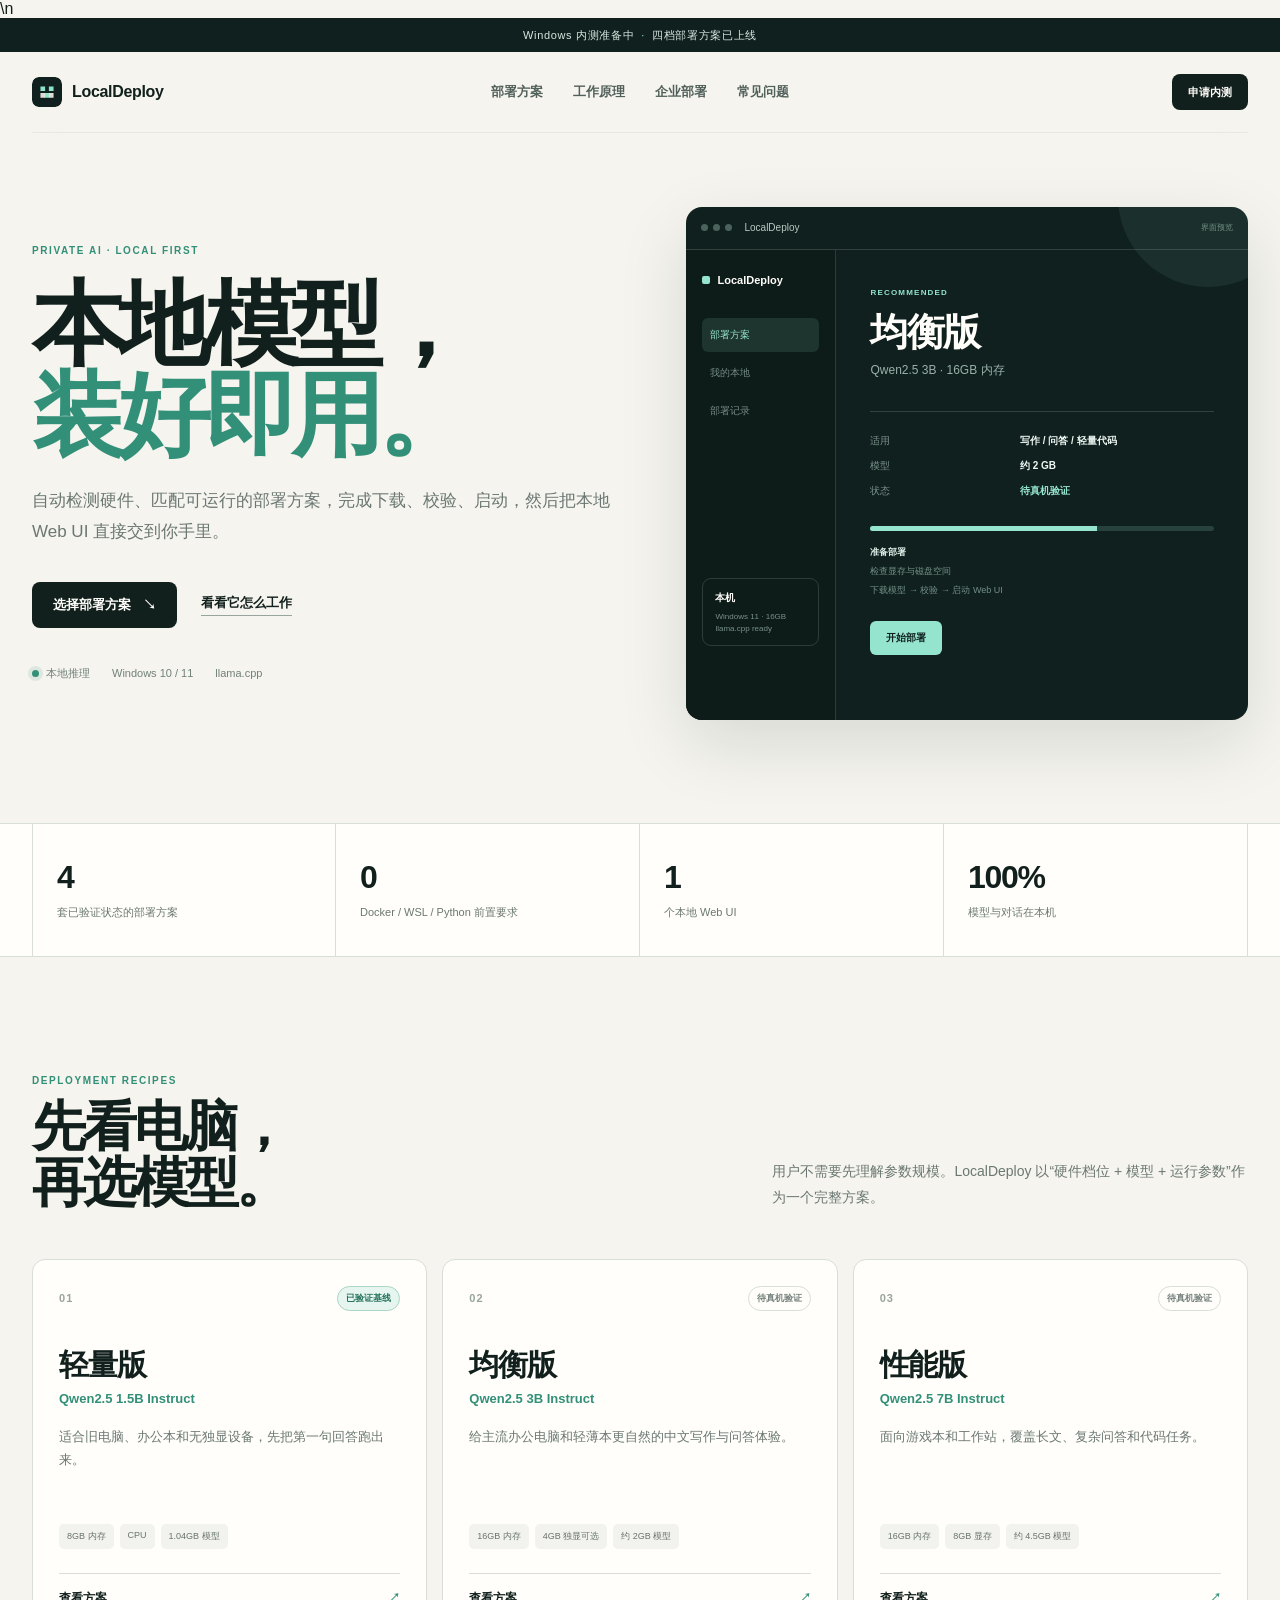
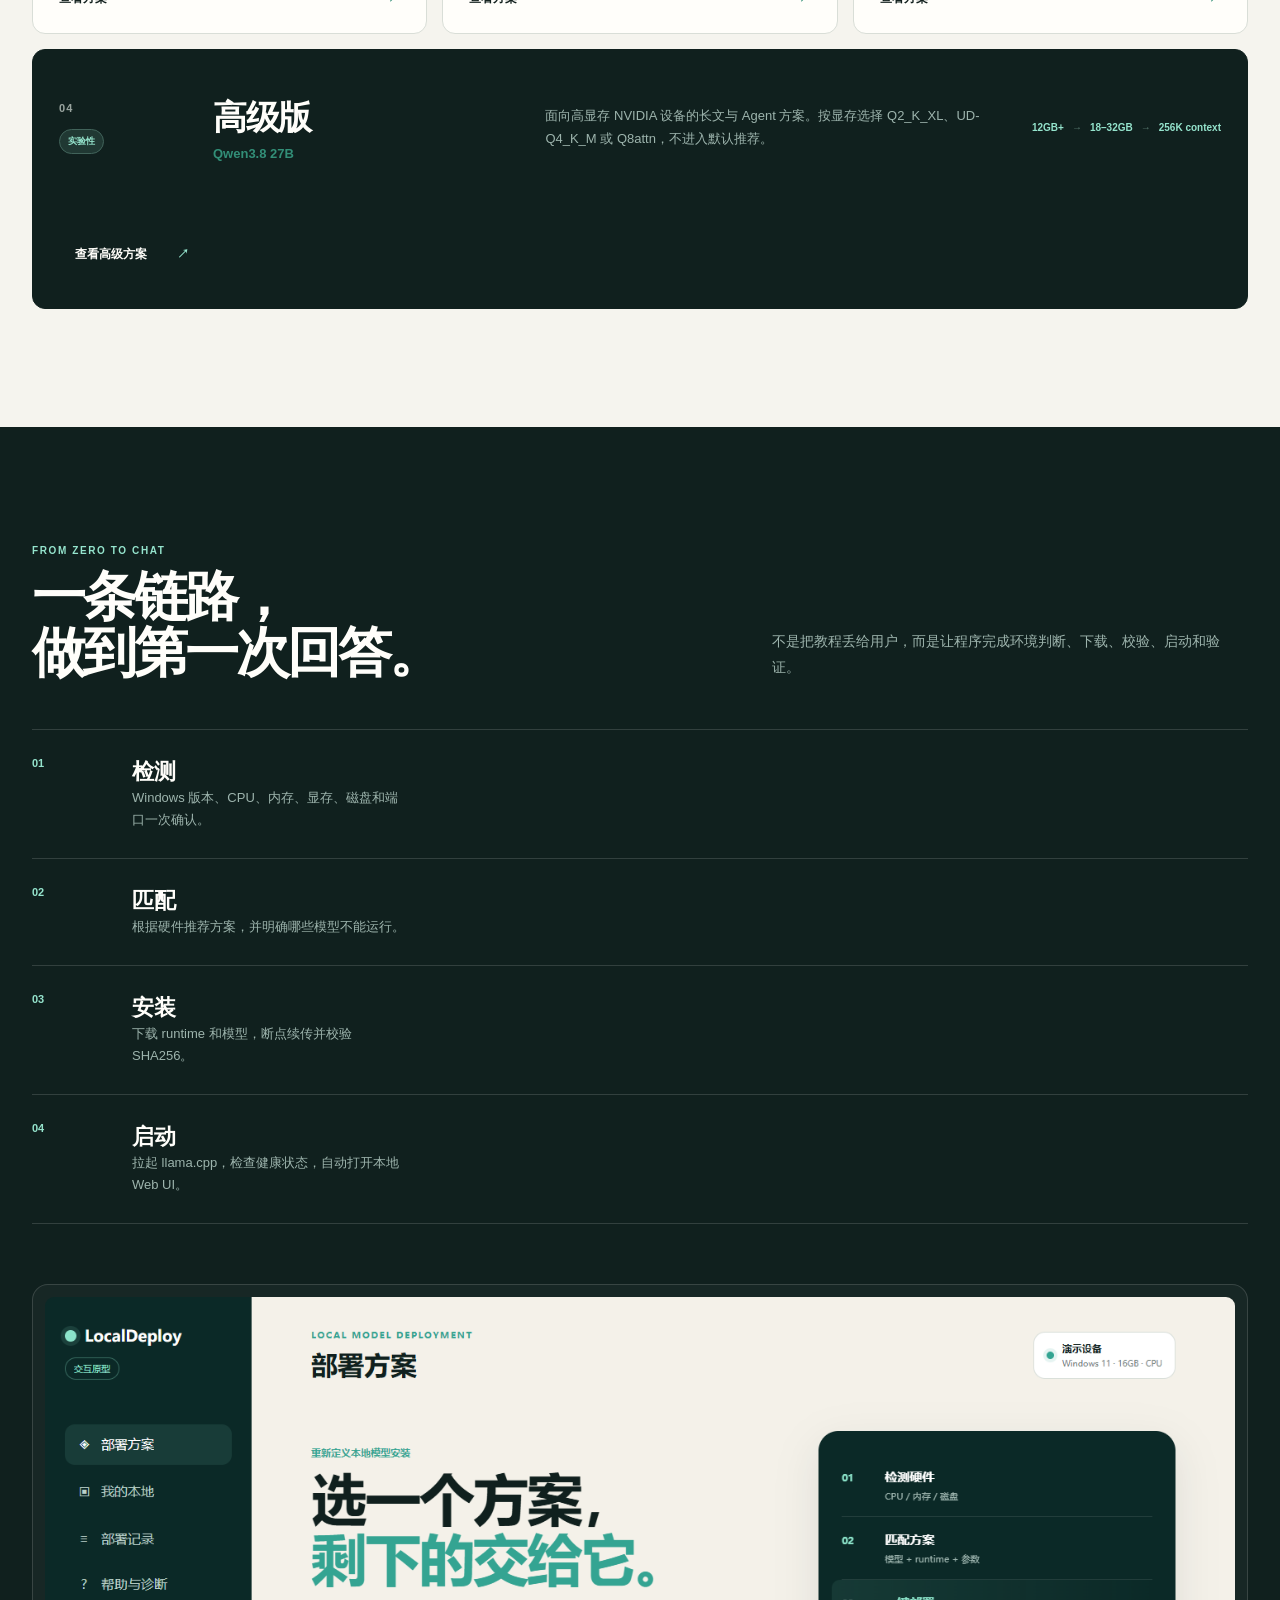
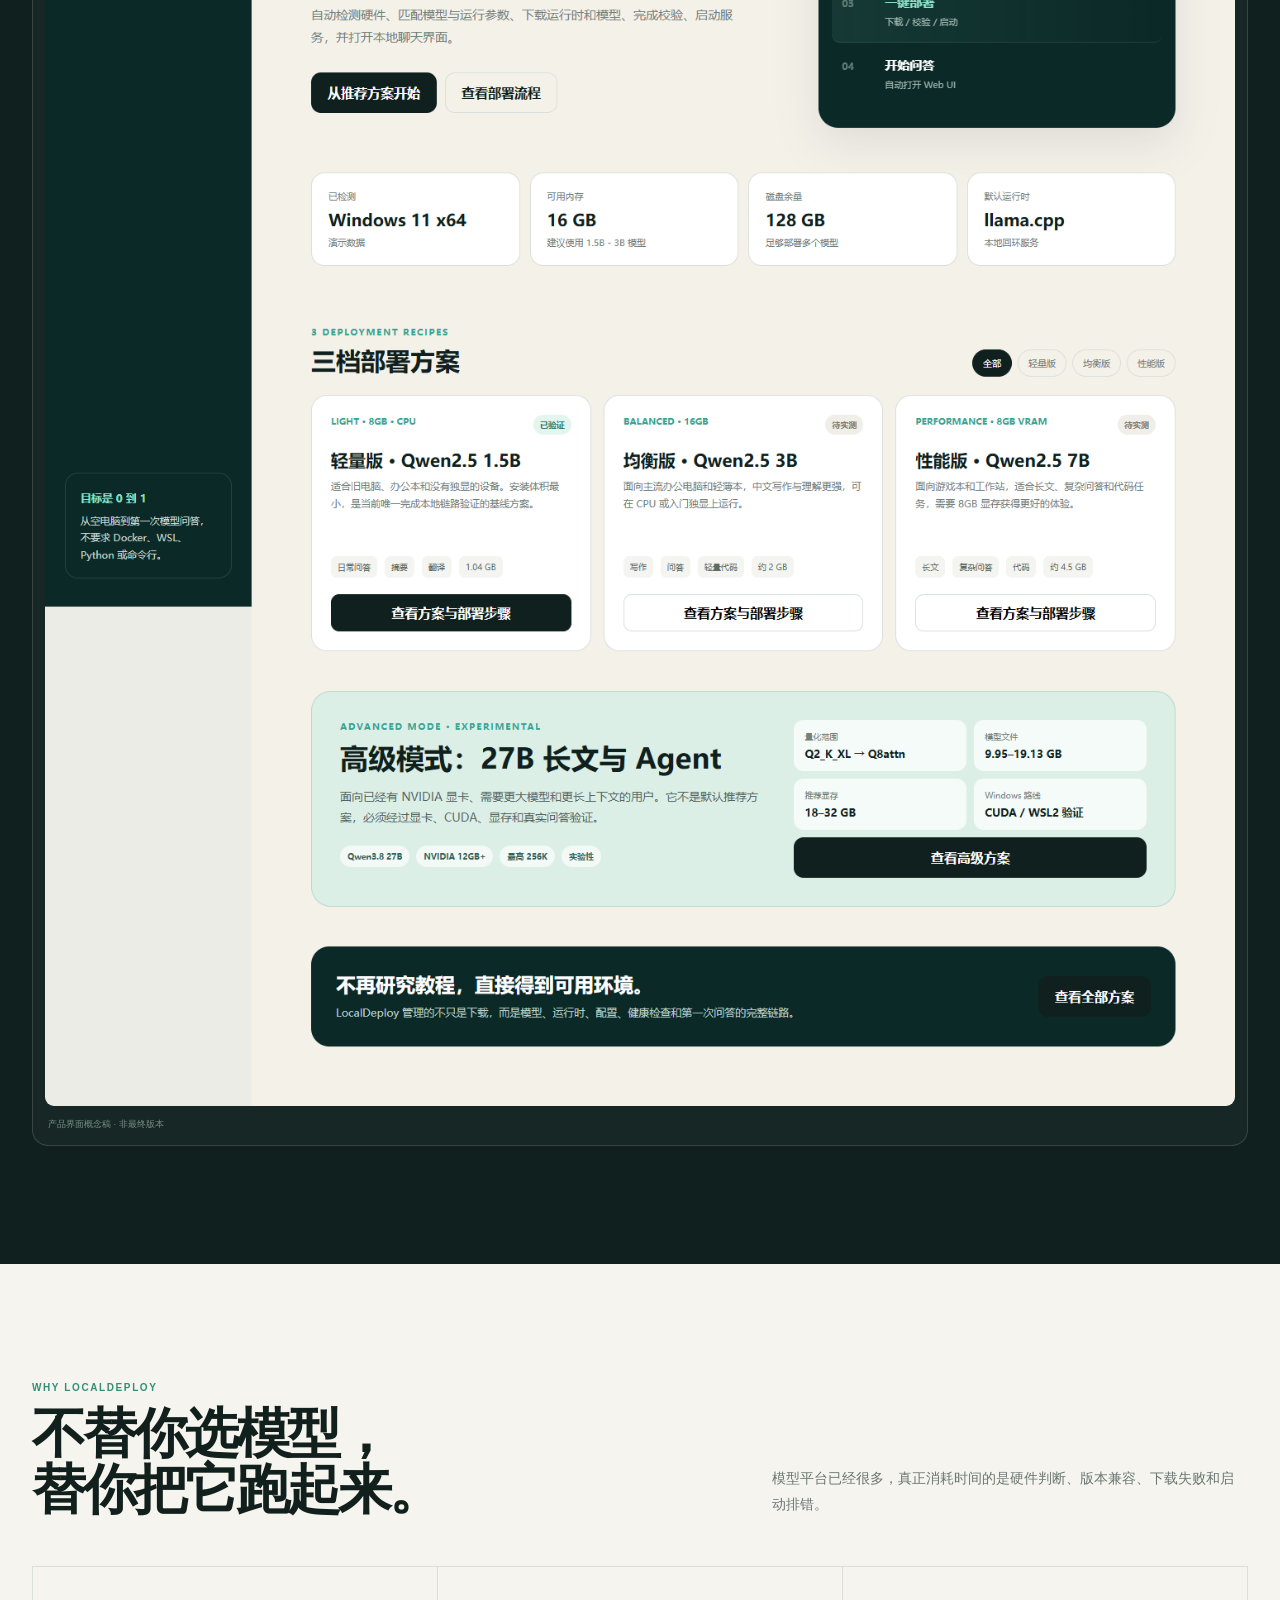
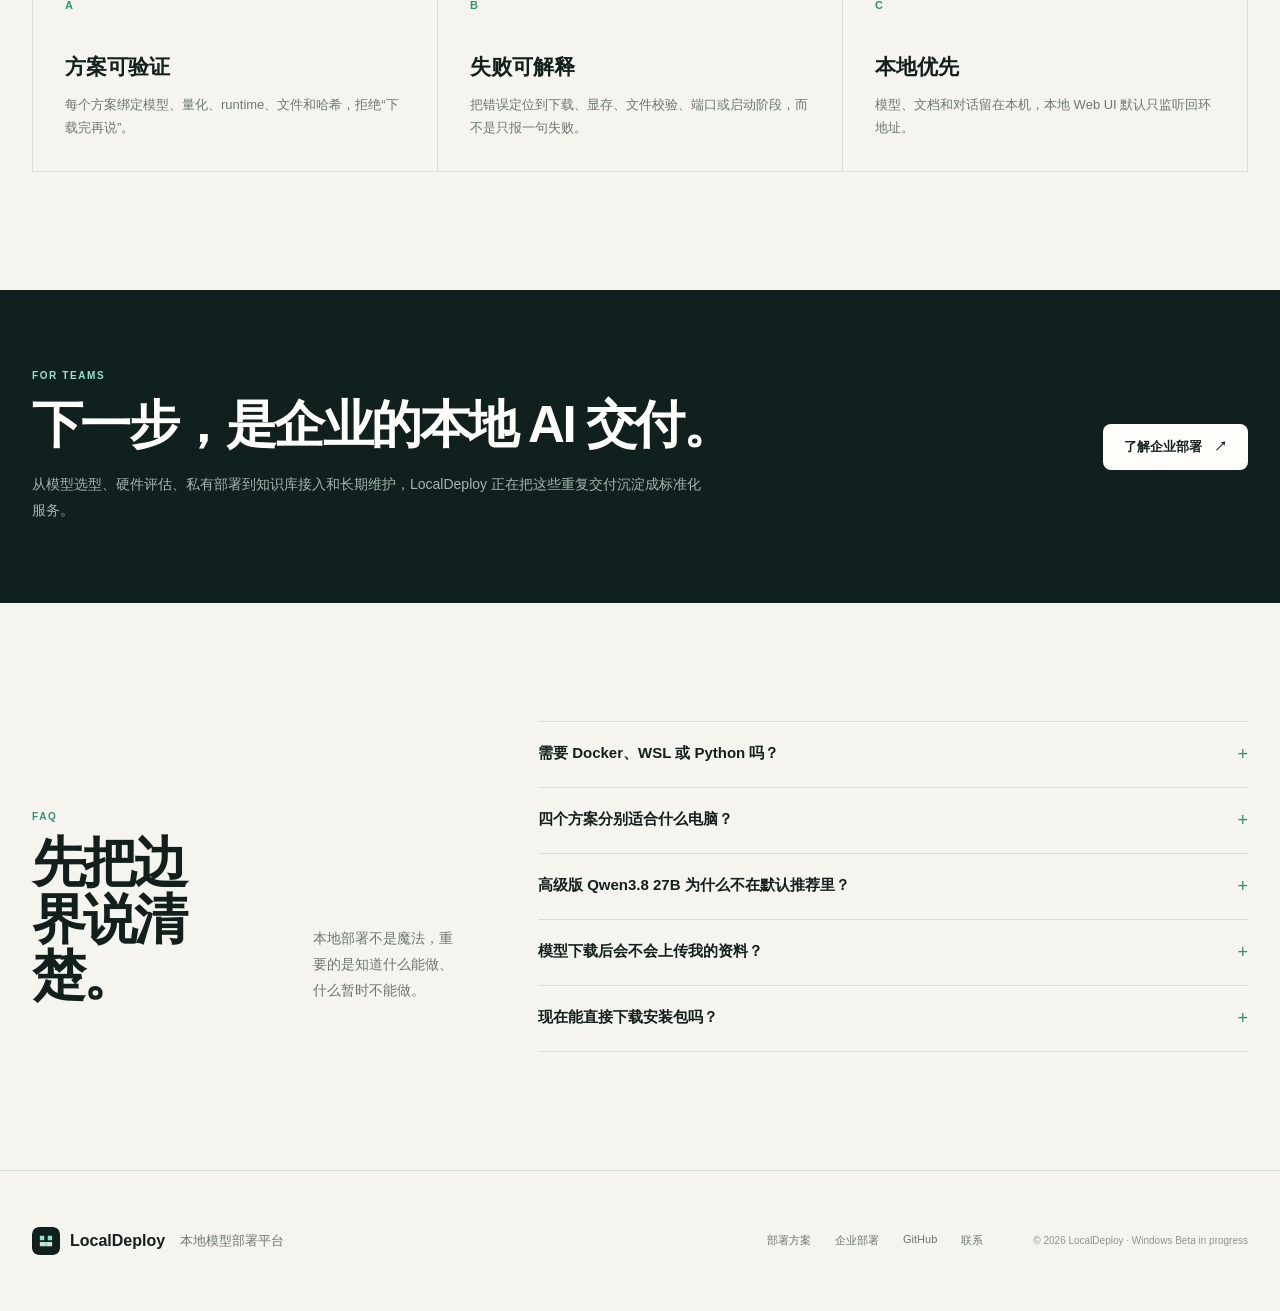
==== commit 79a1b9cf: "feat: add SEO metadata and live links" ====
--- a/index.html
+++ b/index.html
@@ -7,6 +7,14 @@
   <meta name="description" content="LocalDeploy 自动检测硬件、匹配已验证方案，一键完成本地模型部署并打开 Web UI。">
   <meta name="theme-color" content="#10201e">
   <link rel="icon" href="assets/favicon.svg" type="image/svg+xml">
+  <link rel="canonical" href="https://pingredsai.github.io/localdeploy/">
+  <meta property="og:type" content="website">
+  <meta property="og:site_name" content="LocalDeploy">
+  <meta property="og:title" content="LocalDeploy — 本地模型，装好即用">
+  <meta property="og:description" content="LocalDeploy 自动检测硬件、匹配已验证方案，一键完成本地模型部署并打开 Web UI。">
+  <meta property="og:url" content="https://pingredsai.github.io/localdeploy/">
+  <meta property="og:image" content="https://pingredsai.github.io/localdeploy/assets/app-preview.png">
+  <meta name="twitter:card" content="summary_large_image">
   <link rel="manifest" href="assets/site.webmanifest">\n  <link rel="stylesheet" href="assets/site.css">
 </head>
 <body>
@@ -195,7 +203,7 @@
   <footer class="site-footer">
     <div class="container footer-inner">
       <div class="footer-brand"><img src="assets/logo-mark.svg" alt=""><span>LocalDeploy</span><small>本地模型部署平台</small></div>
-      <div class="footer-links"><a href="plans.html">部署方案</a><a href="enterprise.html">企业部署</a><a href="mailto:siquhjh@163.com">联系</a></div>
+      <div class="footer-links"><a href="plans.html">部署方案</a><a href="enterprise.html">企业部署</a><a href="https://github.com/Pingredsai/localdeploy">GitHub</a><a href="mailto:siquhjh@163.com">联系</a></div>
       <p>© 2026 LocalDeploy · Windows Beta in progress</p>
     </div>
   </footer>
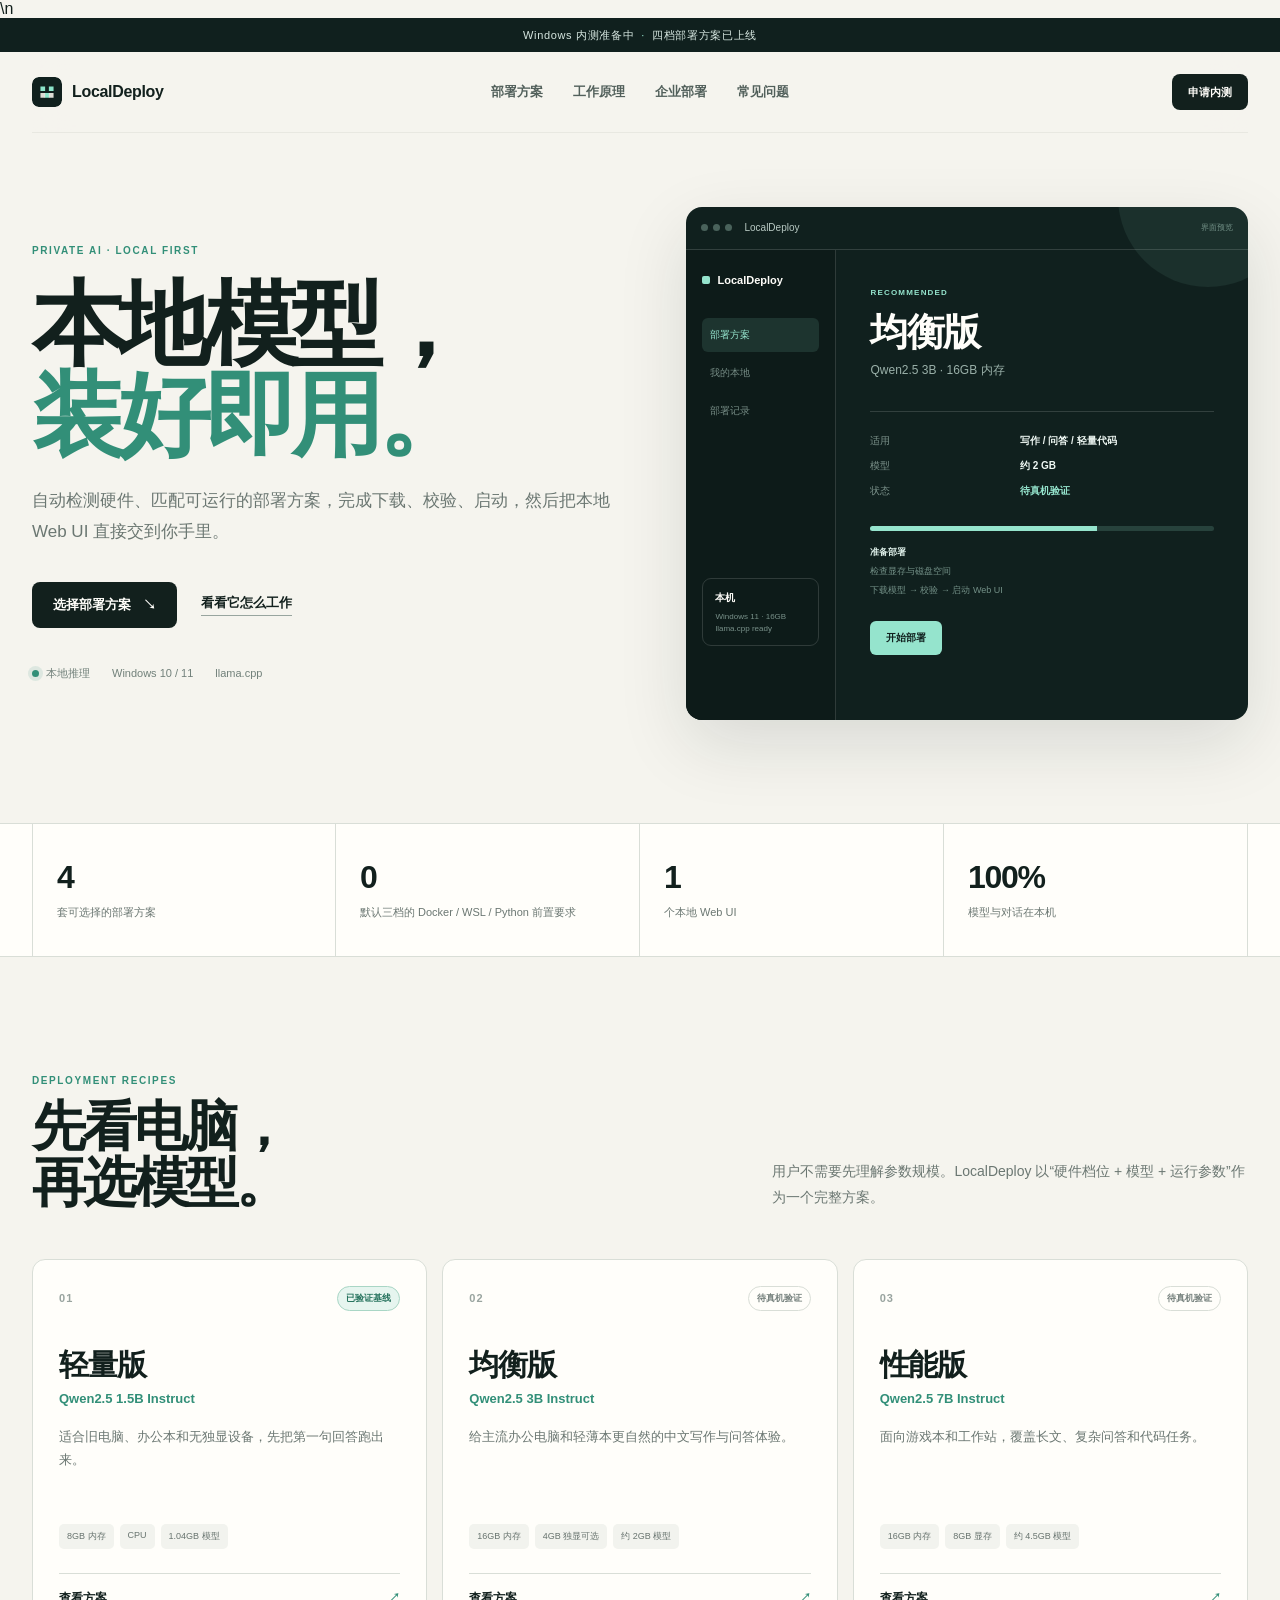
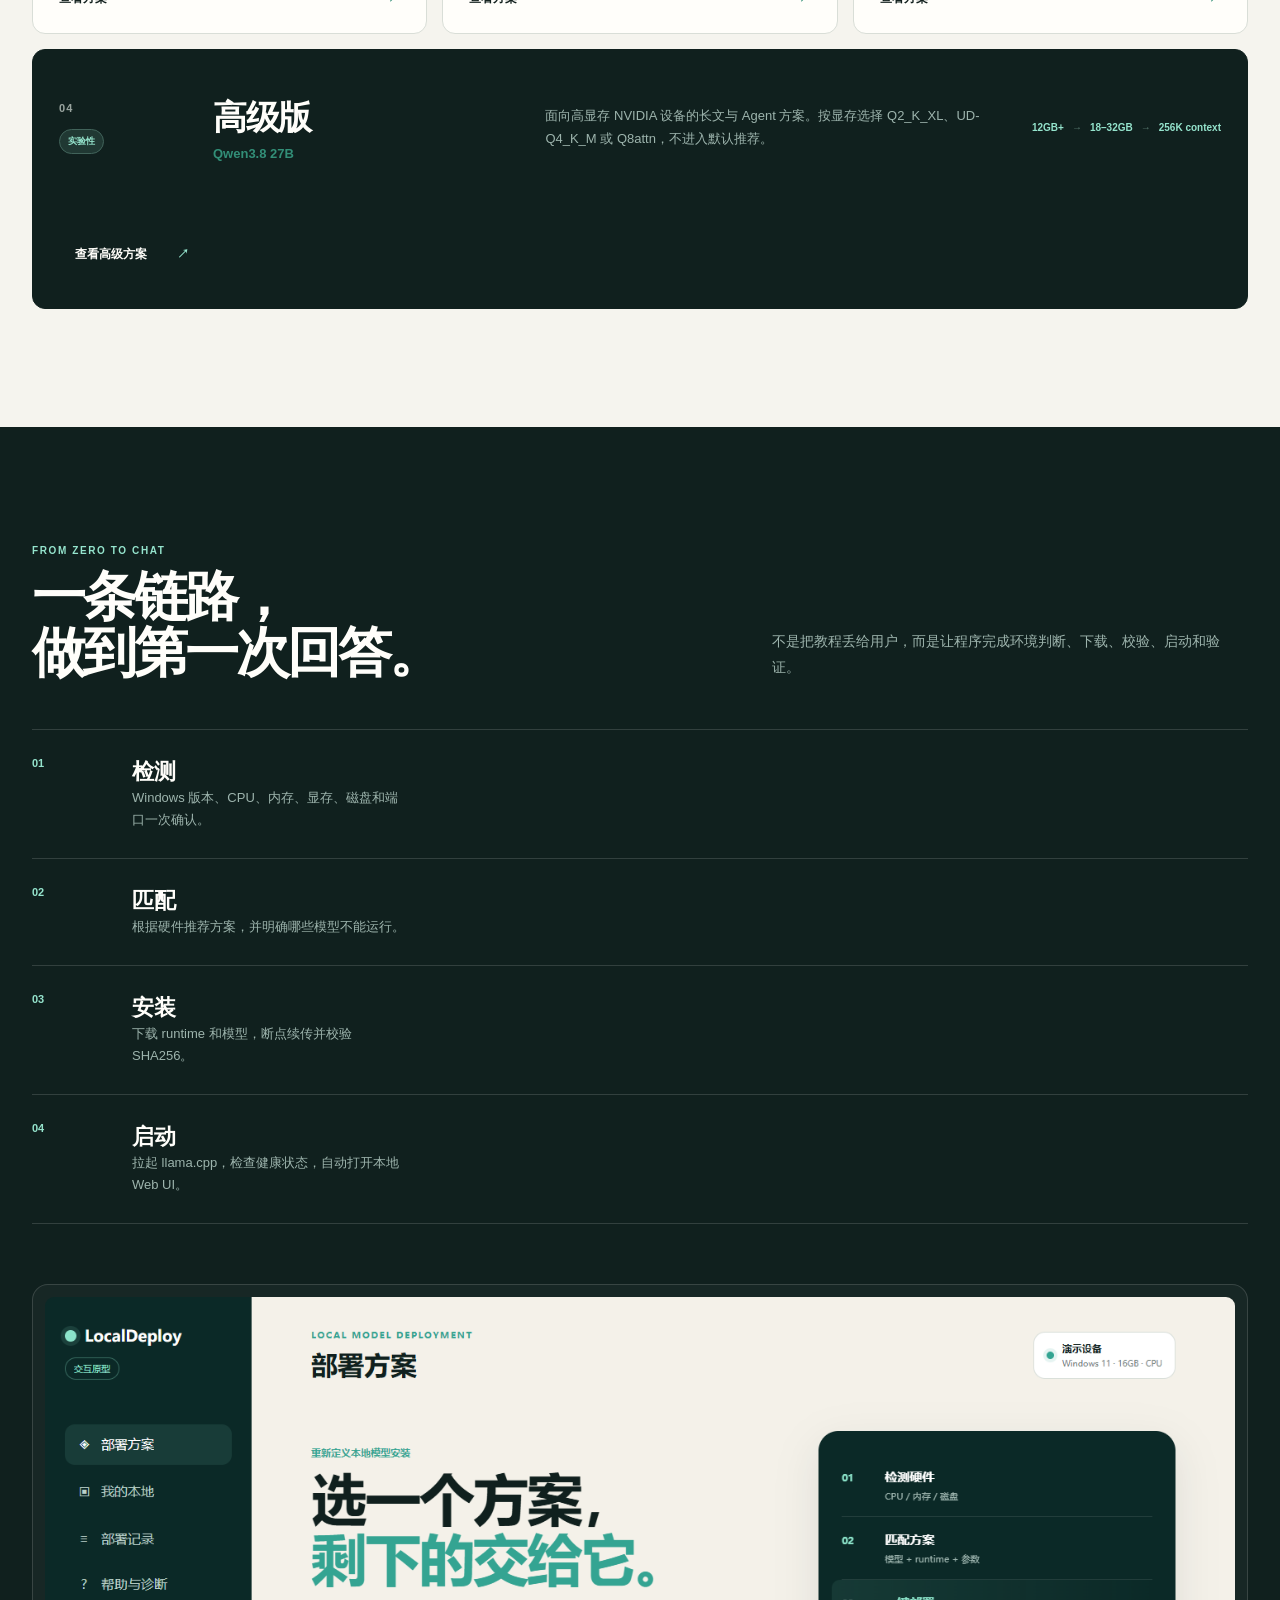
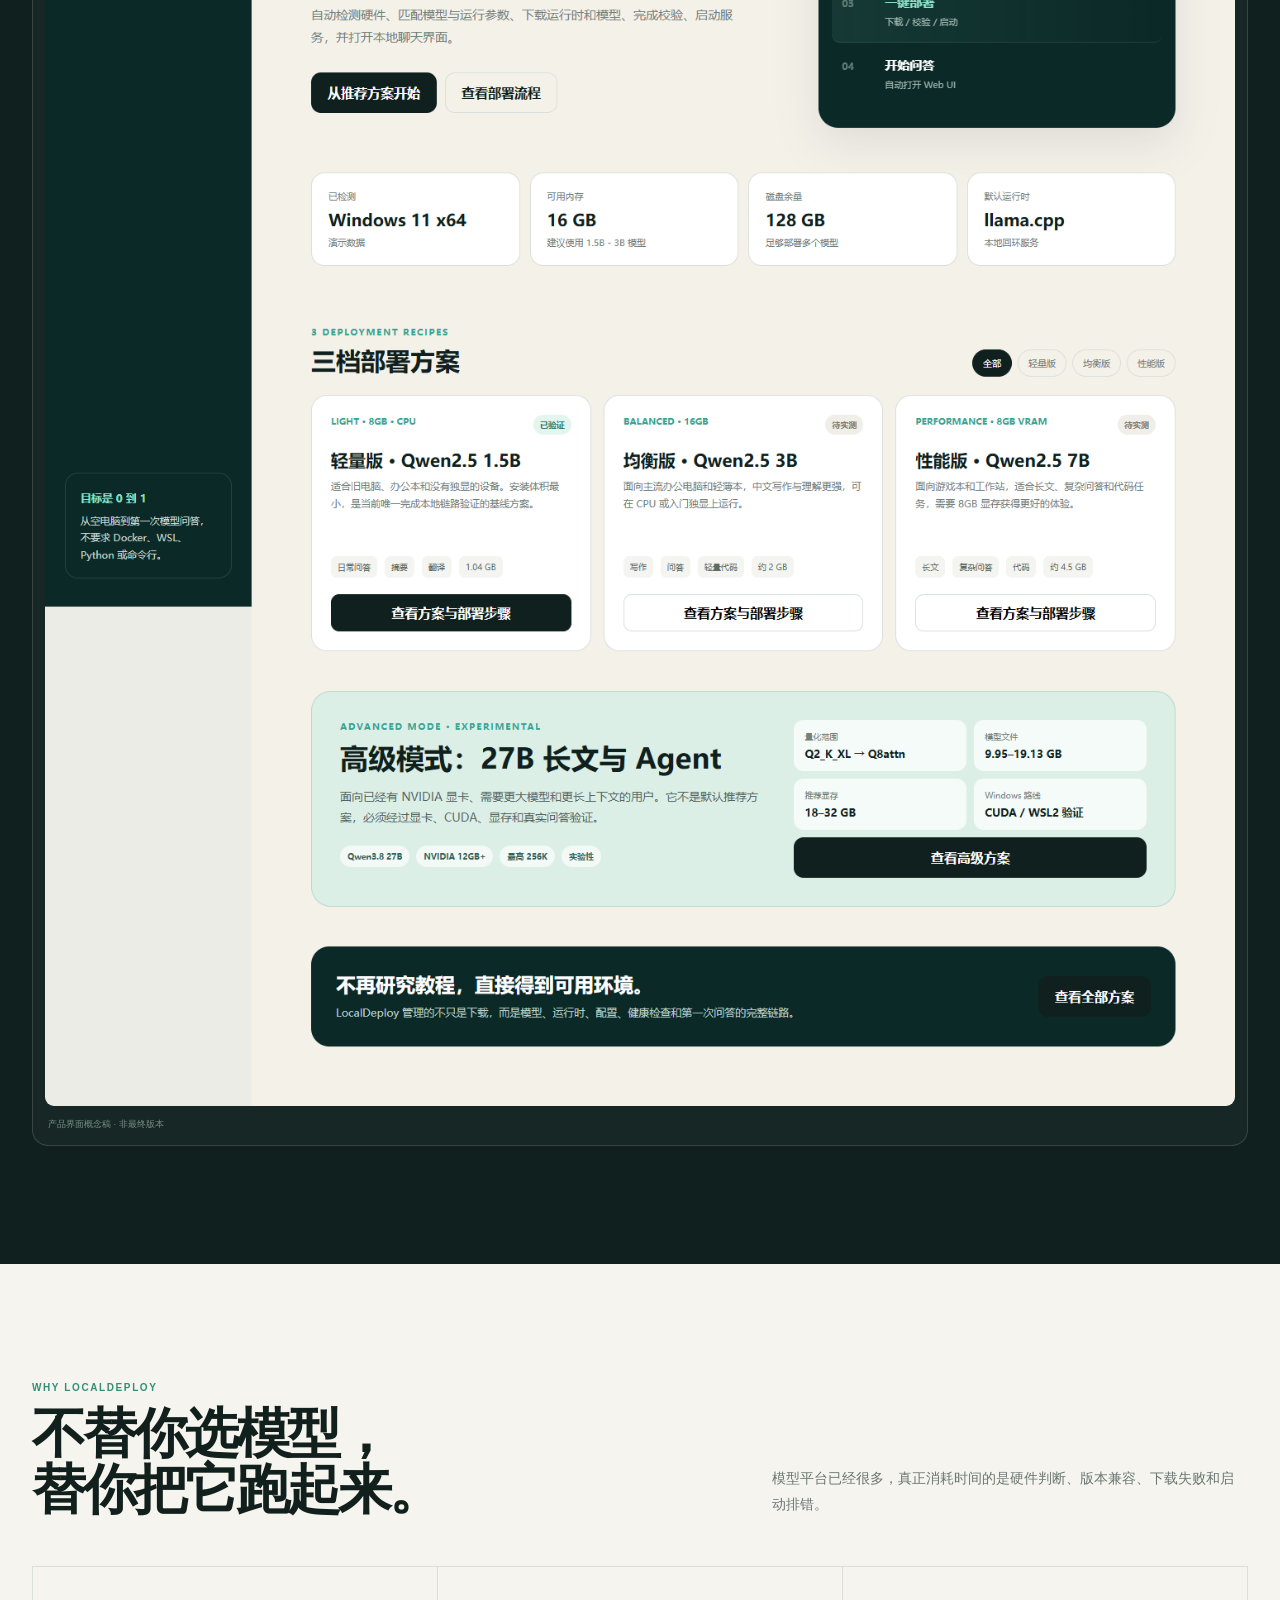
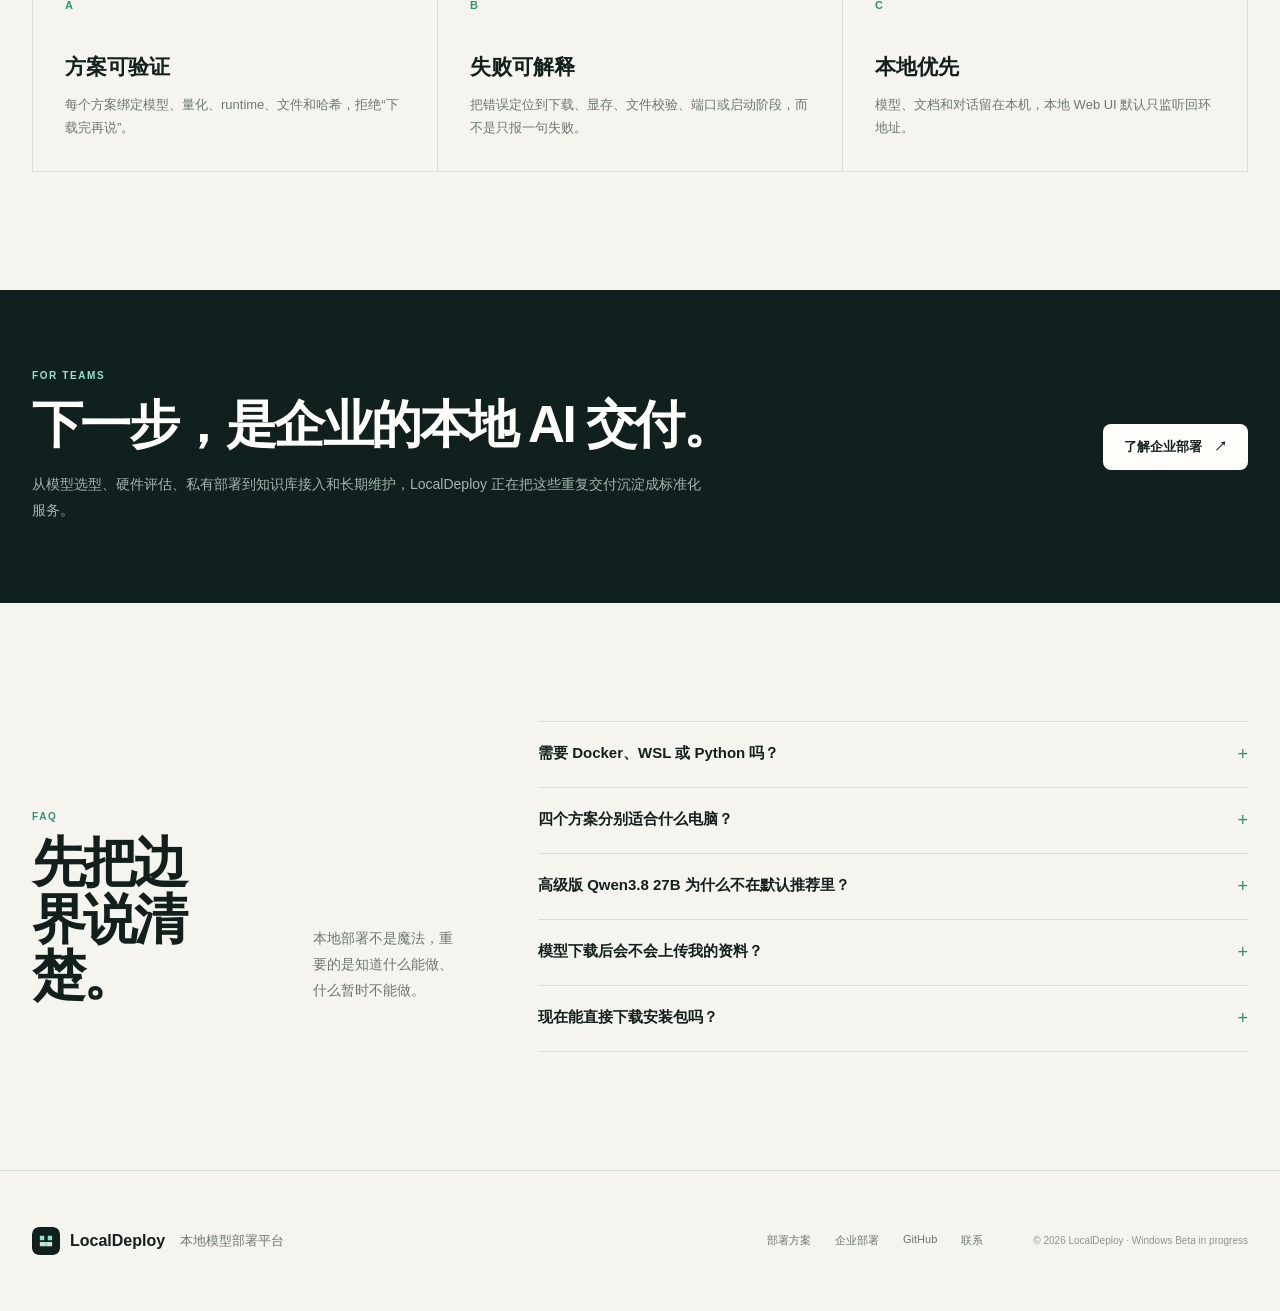
==== commit 00d44499: "copy: clarify plan verification status" ====
--- a/index.html
+++ b/index.html
@@ -86,8 +86,8 @@
 
     <section class="proof-strip">
       <div class="container proof-grid">
-        <div><strong>4</strong><span>套已验证状态的部署方案</span></div>
-        <div><strong>0</strong><span>Docker / WSL / Python 前置要求</span></div>
+        <div><strong>4</strong><span>套可选择的部署方案</span></div>
+        <div><strong>0</strong><span>默认三档的 Docker / WSL / Python 前置要求</span></div>
         <div><strong>1</strong><span>个本地 Web UI</span></div>
         <div><strong>100%</strong><span>模型与对话在本机</span></div>
       </div>
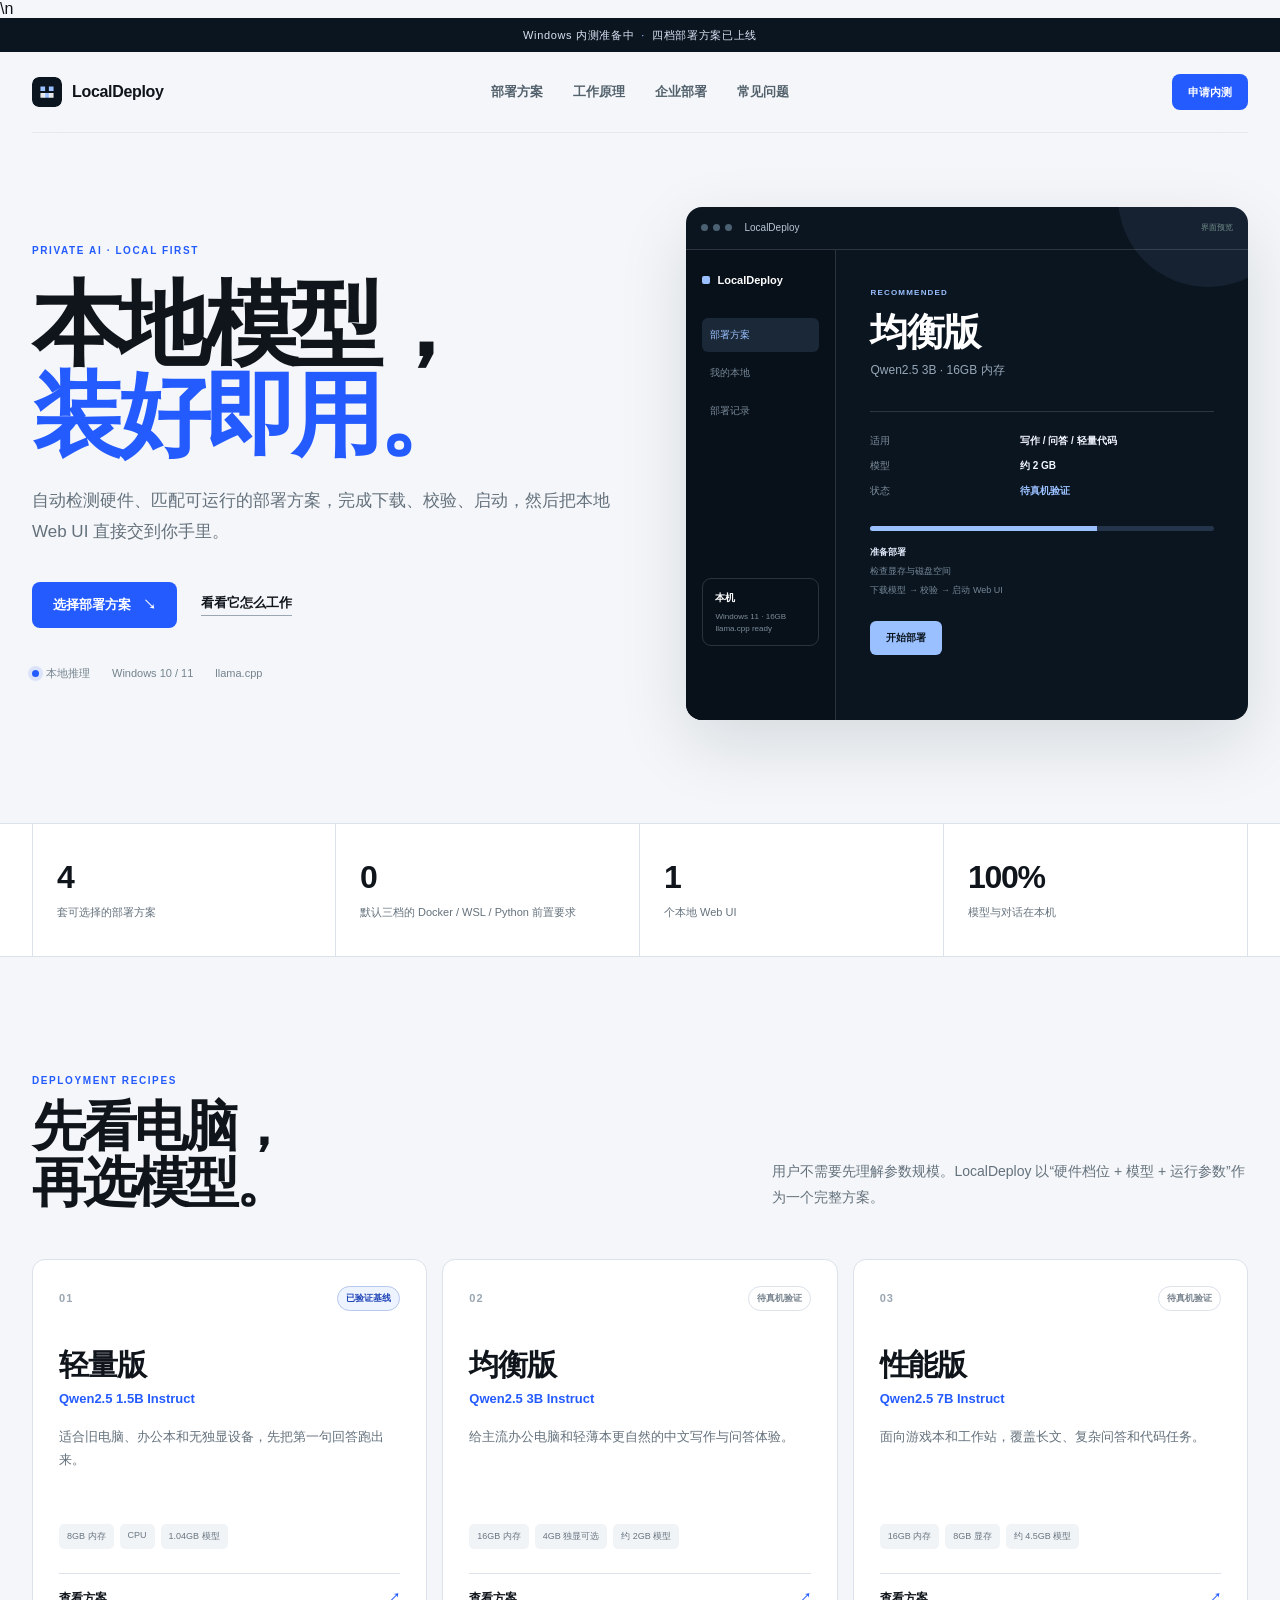
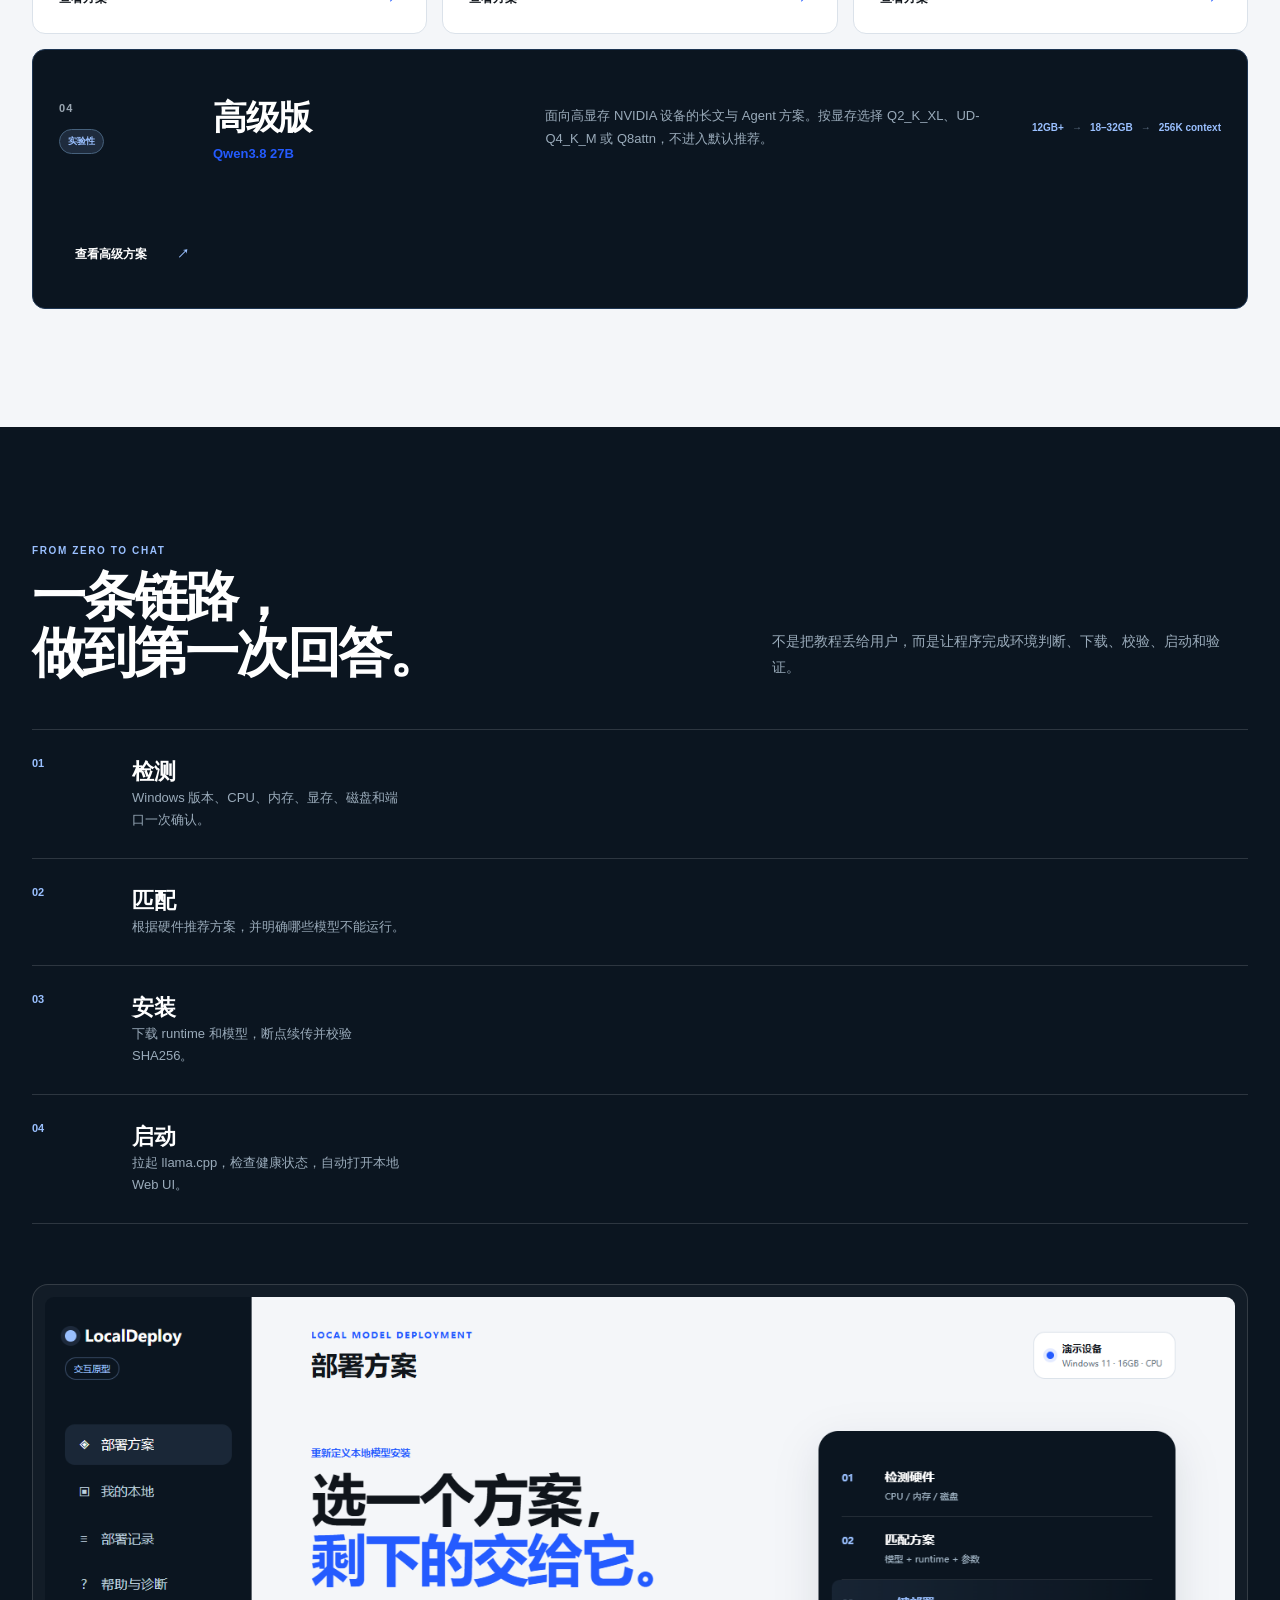
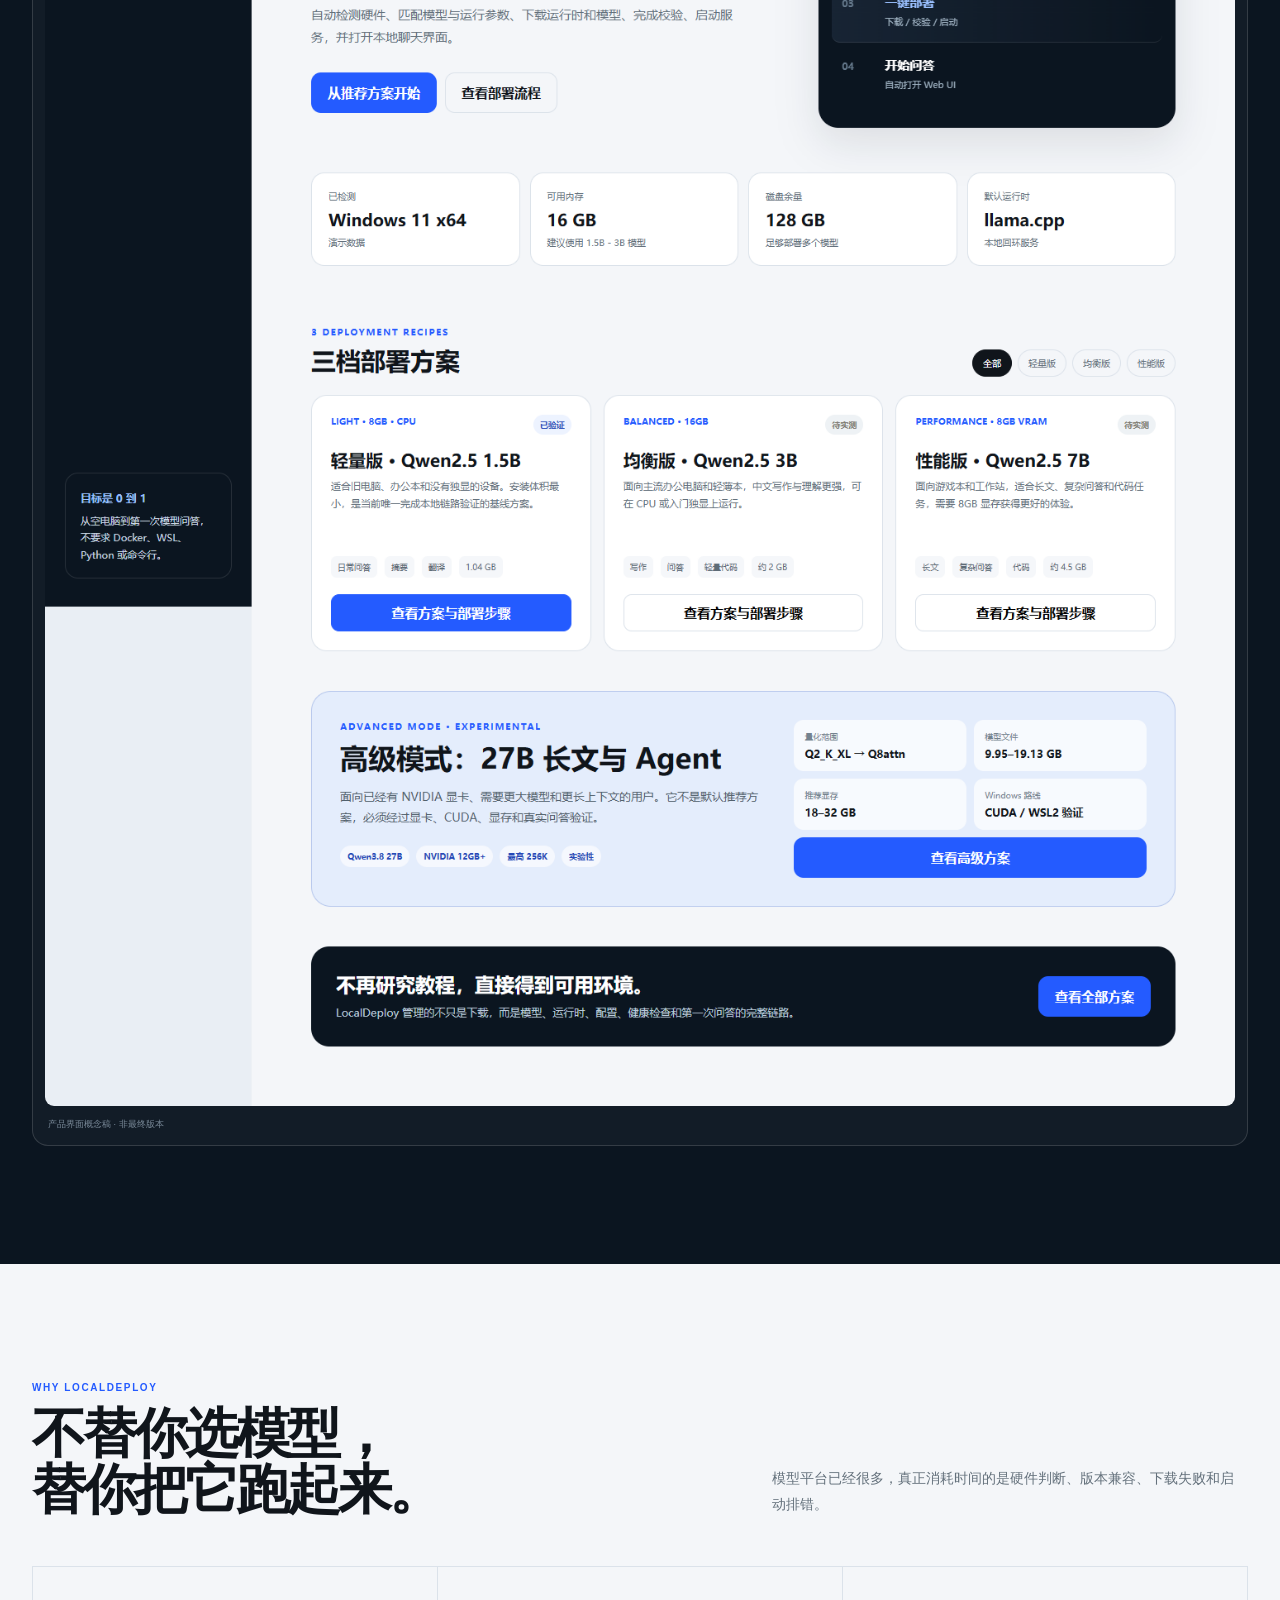
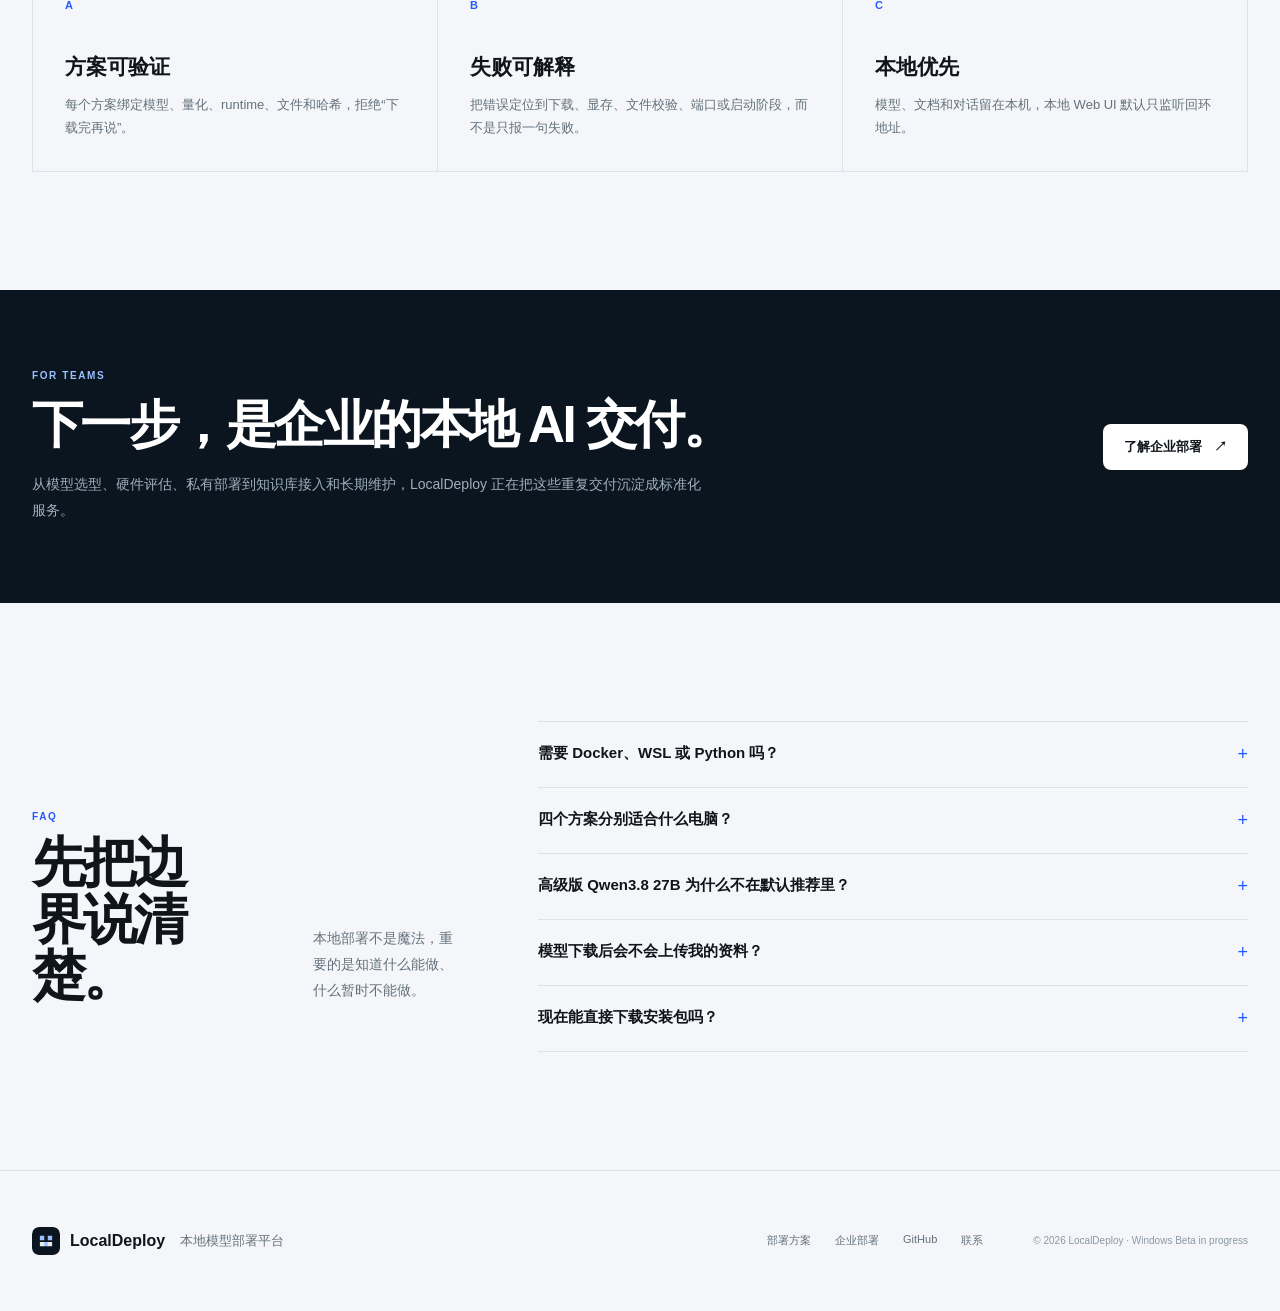
==== commit cd02be7c: "style: refresh product palette and controls" ====
--- a/index.html
+++ b/index.html
@@ -5,7 +5,7 @@
   <meta name="viewport" content="width=device-width, initial-scale=1">
   <title>LocalDeploy — 本地模型，装好即用</title>
   <meta name="description" content="LocalDeploy 自动检测硬件、匹配已验证方案，一键完成本地模型部署并打开 Web UI。">
-  <meta name="theme-color" content="#10201e">
+  <meta name="theme-color" content="#0b1520">
   <link rel="icon" href="assets/favicon.svg" type="image/svg+xml">
   <link rel="canonical" href="https://pingredsai.github.io/localdeploy/">
   <meta property="og:type" content="website">
--- a/assets/site.css
+++ b/assets/site.css
@@ -1,18 +1,18 @@
 :root {
-  --paper: #f5f4ee;
-  --paper-2: #eeece4;
-  --white: #fffefa;
-  --ink: #12201d;
-  --dark: #10201e;
-  --dark-2: #18312d;
-  --muted: #6b7772;
-  --line: #d9ded7;
+  --paper: #f4f6f9;
+  --paper-2: #e9eef4;
+  --white: #ffffff;
+  --ink: #10151b;
+  --dark: #0b1520;
+  --dark-2: #12202f;
+  --muted: #64717c;
+  --line: #dbe2ea;
   --line-dark: rgba(255,255,255,.14);
-  --green: #328f78;
-  --mint: #95e4cd;
-  --mint-soft: #dff3eb;
-  --orange: #d96842;
-  --shadow: 0 24px 70px rgba(16,32,30,.12);
+  --green: #245bff;
+  --mint: #9ac0ff;
+  --mint-soft: #edf3ff;
+  --orange: #ff6a4a;
+  --shadow: 0 24px 70px rgba(11,21,32,.12);
   --max: 1240px;
 }
 * { box-sizing: border-box; }
@@ -31,7 +31,7 @@
 .announcement {
   min-height: 34px;
   display: flex; align-items: center; justify-content: center; gap: 7px;
-  background: var(--dark); color: #d7e7e1;
+  background: var(--dark); color: #d7e3f4;
   font-size: 11px; letter-spacing: .06em;
 }
 .announcement span { color: var(--mint); }
@@ -42,12 +42,12 @@
   padding: 22px 0;
   background: color-mix(in srgb, var(--paper) 92%, transparent);
   backdrop-filter: blur(18px);
-  border-bottom: 1px solid rgba(18,32,29,.06);
+  border-bottom: 1px solid rgba(11,21,32,.06);
 }
 .brand { display: inline-flex; align-items: center; gap: 10px; font-weight: 800; letter-spacing: -.02em; }
 .brand img { width: 30px; height: 30px; border-radius: 7px; }
 .site-nav { display: flex; align-items: center; justify-content: center; gap: 30px; }
-.site-nav a { color: #52605b; font-size: 13px; font-weight: 600; }
+.site-nav a { color: #52616c; font-size: 13px; font-weight: 600; }
 .site-nav a:hover, .site-nav a.active { color: var(--ink); }
 .header-cta { justify-self: end; }
 .button {
@@ -57,13 +57,13 @@
 }
 .button:hover { transform: translateY(-1px); }
 .button-small { min-height: 36px; padding: 0 15px; font-size: 11px; }
-.button-primary { background: var(--ink); color: var(--white); }
-.button-primary:hover { background: #233b35; }
-.button-dark { background: var(--ink); color: var(--white); }
-.button-dark:hover { background: #263d37; }
+.button-primary { background: var(--green); color: var(--white); }
+.button-primary:hover { background: #18345c; }
+.button-dark { background: var(--green); color: var(--white); }
+.button-dark:hover { background: #1e3858; }
 .button-light { background: var(--white); color: var(--ink); }
-.button-light:hover { background: var(--mint); }
-.text-link { display: inline-flex; align-items: center; font-size: 13px; font-weight: 700; border-bottom: 1px solid #98a59f; padding-bottom: 3px; }
+.button-light:hover { background: #d8e5ff; }
+.text-link { display: inline-flex; align-items: center; font-size: 13px; font-weight: 700; border-bottom: 1px solid #9aa6b1; padding-bottom: 3px; }
 .menu-toggle { display: none; width: 38px; height: 38px; border: 1px solid var(--line); background: transparent; border-radius: 8px; padding: 10px; }
 .menu-toggle span { display: block; height: 1px; background: var(--ink); margin: 5px 0; }
 .eyebrow { margin: 0; color: var(--green); font-size: 10px; font-weight: 800; letter-spacing: .16em; }
@@ -72,37 +72,37 @@
 .hero-copy h1 span, .page-hero h1 span, .enterprise-hero h1 span { color: var(--green); }
 .hero-lead { max-width: 610px; margin: 0; color: var(--muted); font-size: 17px; line-height: 1.85; }
 .hero-actions { display: flex; align-items: center; gap: 24px; margin-top: 34px; flex-wrap: wrap; }
-.hero-footnote { display: flex; gap: 22px; flex-wrap: wrap; margin-top: 38px; color: #71807a; font-size: 11px; }
+.hero-footnote { display: flex; gap: 22px; flex-wrap: wrap; margin-top: 38px; color: #74838f; font-size: 11px; }
 .hero-footnote span { display: inline-flex; align-items: center; gap: 7px; }
-.dot { display: inline-block; width: 7px; height: 7px; border-radius: 50%; background: var(--green); box-shadow: 0 0 0 4px rgba(50,143,120,.12); }
+.dot { display: inline-block; width: 7px; height: 7px; border-radius: 50%; background: var(--green); box-shadow: 0 0 0 4px rgba(36,91,255,.12); }
 .hero-product { position: relative; border-radius: 16px; background: var(--dark); box-shadow: var(--shadow); overflow: hidden; transform: rotate(1.2deg); }
 .hero-product::before { content: ""; position: absolute; width: 180px; height: 180px; border-radius: 50%; background: var(--mint); opacity: .08; top: -100px; right: -50px; }
-.window-bar { height: 43px; display: flex; align-items: center; gap: 12px; padding: 0 15px; border-bottom: 1px solid var(--line-dark); color: #b8c9c3; font-size: 10px; }
+.window-bar { height: 43px; display: flex; align-items: center; gap: 12px; padding: 0 15px; border-bottom: 1px solid var(--line-dark); color: #b7c5d4; font-size: 10px; }
 .window-bar small { margin-left: auto; color: #6f8981; }
 .window-lights { display: flex; gap: 5px; }
-.window-lights i { width: 7px; height: 7px; border-radius: 50%; background: #49625b; }
+.window-lights i { width: 7px; height: 7px; border-radius: 50%; background: #4b6172; }
 .window-body { display: grid; grid-template-columns: 150px 1fr; min-height: 470px; }
-.window-sidebar { border-right: 1px solid var(--line-dark); padding: 24px 16px; background: #0d1b19; }
+.window-sidebar { border-right: 1px solid var(--line-dark); padding: 24px 16px; background: #08111a; }
 .mini-brand { color: var(--white); font-weight: 800; display: flex; align-items: center; gap: 7px; font-size: 11px; margin-bottom: 32px; }
 .mini-brand span { width: 8px; height: 8px; border-radius: 2px; background: var(--mint); }
-.mini-nav { padding: 10px 8px; margin: 4px 0; border-radius: 6px; color: #758b84; font-size: 10px; }
-.mini-nav.active { background: rgba(149,228,205,.12); color: var(--mint); }
+.mini-nav { padding: 10px 8px; margin: 4px 0; border-radius: 6px; color: #778898; font-size: 10px; }
+.mini-nav.active { background: rgba(154,192,255,.13); color: var(--mint); }
 .mini-machine { margin-top: 150px; padding: 12px; border: 1px solid var(--line-dark); border-radius: 9px; }
 .mini-machine b, .mini-machine span { display: block; }
 .mini-machine b { color: var(--white); font-size: 10px; margin-bottom: 7px; }
-.mini-machine span { color: #789089; font-size: 8px; margin-top: 3px; }
+.mini-machine span { color: #7b8b9a; font-size: 8px; margin-top: 3px; }
 .window-content { padding: 38px 34px; color: var(--white); }
 .mini-eyebrow { color: var(--mint); font-size: 8px; letter-spacing: .15em; font-weight: 800; }
 .window-content h2 { margin: 10px 0 4px; font-size: 38px; letter-spacing: -.04em; }
-.window-content > p { margin: 0; color: #9ab0a9; font-size: 12px; }
+.window-content > p { margin: 0; color: #96a7b7; font-size: 12px; }
 .mini-plan { display: grid; grid-template-columns: 1fr 1.5fr; gap: 11px 20px; margin-top: 32px; padding-top: 22px; border-top: 1px solid var(--line-dark); font-size: 10px; }
-.mini-plan span { color: #7b918a; }
-.mini-plan strong { color: #eef7f3; }
+.mini-plan span { color: #7d8d9c; }
+.mini-plan strong { color: #f2f6ff; }
 .mint { color: var(--mint) !important; }
-.mini-progress { height: 5px; background: #27423c; border-radius: 99px; margin-top: 28px; overflow: hidden; }
+.mini-progress { height: 5px; background: #24344a; border-radius: 99px; margin-top: 28px; overflow: hidden; }
 .mini-progress span { display: block; width: 66%; height: 100%; background: var(--mint); }
-.mini-log { display: grid; gap: 6px; margin-top: 15px; color: #739087; font-size: 9px; }
-.mini-log b { color: #dbece6; }
+.mini-log { display: grid; gap: 6px; margin-top: 15px; color: #748796; font-size: 9px; }
+.mini-log b { color: #dce6f7; }
 .mini-button { display: inline-flex; margin-top: 24px; padding: 10px 16px; background: var(--mint); color: var(--dark); border-radius: 6px; font-size: 10px; font-weight: 800; }
 .proof-strip { background: var(--white); border-top: 1px solid var(--line); border-bottom: 1px solid var(--line); }
 .proof-grid { display: grid; grid-template-columns: repeat(4,1fr); }
@@ -116,39 +116,39 @@
 .section-heading > p { margin: 0; color: var(--muted); font-size: 14px; line-height: 1.85; }
 .plan-grid { display: grid; grid-template-columns: repeat(3, 1fr); gap: 15px; }
 .plan-card { min-height: 375px; padding: 26px; background: var(--white); border: 1px solid var(--line); border-radius: 13px; display: flex; flex-direction: column; transition: transform .25s, box-shadow .25s; }
-.plan-card:hover { transform: translateY(-4px); box-shadow: 0 18px 45px rgba(16,32,30,.08); }
+.plan-card:hover { transform: translateY(-4px); box-shadow: 0 18px 45px rgba(11,21,32,.08); }
 .plan-card-top { display: flex; align-items: center; justify-content: space-between; }
-.plan-index { color: #99a49f; font-size: 11px; font-weight: 800; letter-spacing: .1em; }
-.status-pill { display: inline-flex; padding: 5px 8px; border: 1px solid #a9d6c5; border-radius: 99px; background: #e6f5ef; color: #28745f; font-size: 9px; font-weight: 800; white-space: nowrap; }
-.status-pill.pending { background: transparent; border-color: var(--line); color: #77827e; }
-.dark-pill { border-color: #41635a; background: rgba(149,228,205,.12); color: var(--mint); }
+.plan-index { color: #9aa6b1; font-size: 11px; font-weight: 800; letter-spacing: .1em; }
+.status-pill { display: inline-flex; padding: 5px 8px; border: 1px solid #b7c8ed; border-radius: 99px; background: #edf3ff; color: #2448b8; font-size: 9px; font-weight: 800; white-space: nowrap; }
+.status-pill.pending { background: transparent; border-color: var(--line); color: #78848f; }
+.dark-pill { border-color: #46617c; background: rgba(154,192,255,.13); color: var(--mint); }
 .plan-card h3 { margin: 34px 0 5px; font-size: 30px; letter-spacing: -.04em; }
 .plan-model { margin: 0; color: var(--green); font-size: 13px; font-weight: 750; }
 .plan-desc { margin: 20px 0 0; color: var(--muted); font-size: 13px; line-height: 1.75; }
 .plan-facts { display: flex; gap: 6px; flex-wrap: wrap; margin-top: auto; padding-top: 22px; }
-.plan-facts span { padding: 6px 8px; background: #f2f3ee; border-radius: 5px; color: #68746f; font-size: 9px; }
+.plan-facts span { padding: 6px 8px; background: #f1f4f7; border-radius: 5px; color: #697682; font-size: 9px; }
 .plan-link { margin-top: 24px; padding-top: 16px; border-top: 1px solid var(--line); display: flex; justify-content: space-between; font-size: 12px; font-weight: 800; }
 .plan-link span { color: var(--green); }
-.plan-card-advanced { grid-column: 1 / -1; min-height: 260px; background: var(--dark); border-color: var(--dark); color: var(--white); display: grid; grid-template-columns: 130px .8fr 1.2fr auto; gap: 24px; align-items: center; }
+.plan-card-advanced { grid-column: 1 / -1; min-height: 260px; background: var(--dark); border-color: #1e3552; color: var(--white); display: grid; grid-template-columns: 130px .8fr 1.2fr auto; gap: 24px; align-items: center; }
 .plan-card-advanced .plan-card-top { grid-column: 1; flex-direction: column; align-items: flex-start; gap: 15px; }
 .plan-card-advanced h3 { margin: 0 0 5px; font-size: 34px; }
-.plan-card-advanced .plan-desc { margin: 0; color: #9db4ad; }
+.plan-card-advanced .plan-desc { margin: 0; color: #9aabba; }
 .advanced-path { display: flex; gap: 8px; align-items: center; flex-wrap: wrap; color: var(--mint); font-size: 10px; font-weight: 700; }
-.advanced-path span:nth-child(even) { color: #56766d; }
+.advanced-path span:nth-child(even) { color: #5d6e80; }
 .light-link { border: 0; padding: 0; color: var(--white); justify-content: flex-end; gap: 30px; }
 .light-link span { color: var(--mint); }
 .section-dark { background: var(--dark); color: var(--white); }
 .dark-heading h2 { color: var(--white); }
-.dark-heading > p { color: #9db4ad; }
+.dark-heading > p { color: #9aabba; }
 .dark-heading .eyebrow { color: var(--mint); }
 .steps { border-top: 1px solid var(--line-dark); }
 .step { display: grid; grid-template-columns: 80px .25fr .75fr; gap: 20px; padding: 27px 0; border-bottom: 1px solid var(--line-dark); }
 .step > span { color: var(--mint); font-size: 11px; font-weight: 800; }
 .step h3 { margin: 0; font-size: 22px; }
-.step p { margin: 0; color: #9db4ad; font-size: 13px; line-height: 1.7; }
+.step p { margin: 0; color: #9aabba; font-size: 13px; line-height: 1.7; }
 .interface-showcase { position: relative; margin-top: 60px; padding: 12px; border: 1px solid var(--line-dark); border-radius: 16px; background: rgba(255,255,255,.03); }
 .interface-showcase img { border-radius: 9px; width: 100%; }
-.interface-showcase span { display: block; padding: 12px 3px 2px; color: #789089; font-size: 9px; }
+.interface-showcase span { display: block; padding: 12px 3px 2px; color: #7b8b9a; font-size: 9px; }
 .principle-grid { display: grid; grid-template-columns: repeat(3, 1fr); gap: 1px; background: var(--line); border: 1px solid var(--line); }
 .principle { padding: 32px; background: var(--paper); }
 .principle-mark { display: block; margin-bottom: 42px; color: var(--green); font-size: 11px; font-weight: 900; }
@@ -157,7 +157,7 @@
 .enterprise-band { background: var(--dark); color: var(--white); }
 .enterprise-inner { display: flex; justify-content: space-between; align-items: center; gap: 50px; padding-top: 80px; padding-bottom: 80px; }
 .enterprise-inner h2 { margin: 10px 0 12px; font-size: clamp(32px, 4vw, 54px); letter-spacing: -.05em; }
-.enterprise-inner p:not(.eyebrow) { margin: 0; max-width: 680px; color: #a1b6af; font-size: 14px; line-height: 1.8; }
+.enterprise-inner p:not(.eyebrow) { margin: 0; max-width: 680px; color: #9eafbc; font-size: 14px; line-height: 1.8; }
 .enterprise-inner .eyebrow { color: var(--mint); }
 .faq-section { display: grid; grid-template-columns: .75fr 1.25fr; gap: 80px; }
 .faq-list details { border-top: 1px solid var(--line); }
@@ -173,7 +173,7 @@
 .footer-brand img { width: 28px; height: 28px; border-radius: 7px; }
 .footer-brand small { color: var(--muted); font-weight: 500; margin-left: 5px; }
 .footer-links { display: flex; gap: 24px; color: var(--muted); font-size: 11px; }
-.footer-inner > p { margin: 0; color: #8b9691; font-size: 10px; }
+.footer-inner > p { margin: 0; color: #8b98a3; font-size: 10px; }
 .page-hero { padding-top: 100px; padding-bottom: 60px; }
 .page-hero h1 { margin-bottom: 24px; font-size: clamp(56px, 7vw, 92px); }
 .page-hero > p:last-child { max-width: 660px; margin: 0; color: var(--muted); font-size: 15px; line-height: 1.85; }
@@ -181,41 +181,41 @@
 .hardware-picker { display: flex; align-items: center; justify-content: space-between; gap: 30px; padding: 22px; background: var(--white); border: 1px solid var(--line); border-radius: 13px; }
 .hardware-picker h2 { margin: 6px 0 0; font-size: 20px; }
 .hardware-options { display: flex; gap: 7px; flex-wrap: wrap; }
-.hardware-options button { border: 1px solid var(--line); background: var(--paper); border-radius: 7px; padding: 10px 12px; font-size: 10px; color: #63706b; }
-.hardware-options button.active, .hardware-options button:hover { border-color: var(--green); background: var(--mint-soft); color: #286e5c; }
-.match-result { min-width: 220px; padding: 14px 16px; border-left: 2px solid var(--green); background: var(--mint-soft); color: #286e5c; font-size: 12px; line-height: 1.7; }
+.hardware-options button { border: 1px solid var(--line); background: var(--paper); border-radius: 7px; padding: 10px 12px; font-size: 10px; color: #64717d; }
+.hardware-options button.active, .hardware-options button:hover { border-color: var(--green); background: var(--mint-soft); color: #2448b8; }
+.match-result { min-width: 220px; padding: 14px 16px; border-left: 2px solid var(--green); background: var(--mint-soft); color: #2448b8; font-size: 12px; line-height: 1.7; }
 .plan-detail-list { border-top: 1px solid var(--line); }
 .plan-detail { padding: 70px 0; border-bottom: 1px solid var(--line); scroll-margin-top: 90px; transition: background .25s; }
-.plan-detail.recommended { background: linear-gradient(90deg, rgba(50,143,120,.06), transparent 65%); }
+.plan-detail.recommended { background: linear-gradient(90deg, rgba(36,91,255,.06), transparent 65%); }
 .plan-detail-head { display: grid; grid-template-columns: 100px 1fr auto; align-items: start; gap: 24px; }
-.large-index { color: #a2ada8; font-size: 11px; font-weight: 800; padding-top: 5px; }
+.large-index { color: #a0abb5; font-size: 11px; font-weight: 800; padding-top: 5px; }
 .plan-detail-head h2 { margin: 8px 0 4px; font-size: clamp(32px, 4vw, 52px); letter-spacing: -.05em; }
 .plan-detail-head p:last-child { margin: 0; color: var(--muted); font-size: 13px; }
 .plan-detail-body { display: grid; grid-template-columns: 1.1fr .9fr; gap: 70px; margin-top: 42px; padding-left: 124px; }
 .plan-spec-grid { display: grid; grid-template-columns: repeat(2, 1fr); border-top: 1px solid var(--line); }
 .plan-spec-grid div { padding: 16px 0; border-bottom: 1px solid var(--line); }
 .plan-spec-grid span, .plan-spec-grid strong { display: block; }
-.plan-spec-grid span { color: #85918c; font-size: 10px; }
+.plan-spec-grid span { color: #86929d; font-size: 10px; }
 .plan-spec-grid strong { margin-top: 7px; font-size: 13px; }
 .plan-detail-copy h3 { margin: 0 0 9px; font-size: 13px; }
 .plan-detail-copy h3:not(:first-child) { margin-top: 25px; }
 .plan-detail-copy p { margin: 0; color: var(--muted); font-size: 13px; line-height: 1.8; }
-.advanced-pill { background: var(--dark); border-color: var(--dark); color: var(--mint); }
+.advanced-pill { background: rgba(154,192,255,.12); border-color: #46648b; color: #d7e5ff; }
 .plan-detail-advanced { margin-top: 26px; padding: 48px; background: var(--dark); color: var(--white); border: 0; border-radius: 14px; }
-.plan-detail-advanced .plan-detail-head p:last-child, .plan-detail-advanced .plan-detail-copy p { color: #a4b9b2; }
+.plan-detail-advanced .plan-detail-head p:last-child, .plan-detail-advanced .plan-detail-copy p { color: #a0afbd; }
 .plan-detail-advanced .plan-spec-grid { border-color: var(--line-dark); }
 .plan-detail-advanced .plan-spec-grid div { border-color: var(--line-dark); }
-.plan-detail-advanced .plan-spec-grid span { color: #7f9990; }
+.plan-detail-advanced .plan-spec-grid span { color: #80909f; }
 .plan-detail-advanced .plan-detail-copy h3 { color: var(--mint); }
-.advanced-note { grid-column: 1 / -1; margin-top: 14px; padding: 16px 18px; border-left: 2px solid var(--orange); background: rgba(217,104,66,.09); color: #d8c9c1; font-size: 12px; line-height: 1.8; }
+.advanced-note { grid-column: 1 / -1; margin-top: 14px; padding: 16px 18px; border-left: 2px solid var(--orange); background: rgba(255,106,74,.09); color: #d8c9c1; font-size: 12px; line-height: 1.8; }
 .advanced-note strong { color: #fff; }
 .compare-section { padding-top: 90px; padding-bottom: 110px; }
 .compact-heading { margin-bottom: 28px; }
 .table-wrap { overflow-x: auto; border: 1px solid var(--line); }
 table { width: 100%; border-collapse: collapse; min-width: 780px; background: var(--white); }
 th, td { padding: 16px 14px; text-align: left; border-bottom: 1px solid var(--line); font-size: 12px; }
-th { color: #84908b; font-size: 9px; letter-spacing: .08em; text-transform: uppercase; }
-td { color: #44534e; }
+th { color: #84919c; font-size: 9px; letter-spacing: .08em; text-transform: uppercase; }
+td { color: #46535e; }
 tbody tr:last-child td { border-bottom: 0; }
 .compact-band .enterprise-inner { padding-top: 54px; padding-bottom: 54px; }
 .compact-band h2 { font-size: 38px; }
@@ -227,10 +227,10 @@
 .system-node { position: relative; padding: 16px; background: var(--dark-2); border: 1px solid var(--line-dark); border-radius: 10px; }
 .system-node.main { margin-top: 32px; }
 .system-node span, .system-node strong, .system-node small { display: block; }
-.system-node span { color: #708d84; font-size: 9px; }
+.system-node span { color: #718595; font-size: 9px; }
 .system-node strong { margin-top: 8px; font-size: 14px; }
-.system-node small { margin-top: 4px; color: #8da59d; font-size: 9px; }
-.system-connector { width: 1px; height: 16px; margin: 0 auto; background: #3a5a52; }
+.system-node small { margin-top: 4px; color: #8c9dad; font-size: 9px; }
+.system-connector { width: 1px; height: 16px; margin: 0 auto; background: #3d566e; }
 .system-row { display: grid; grid-template-columns: 1fr 1fr; gap: 10px; }
 .footer-node { margin-top: 16px; }
 .capability-grid { display: grid; grid-template-columns: repeat(3,1fr); border-top: 1px solid var(--line); border-left: 1px solid var(--line); }
@@ -250,11 +250,11 @@
 .fit-panel { padding: 34px; border: 1px solid var(--line); border-radius: 12px; background: var(--white); }
 .fit-panel h3 { margin: 0 0 24px; font-size: 28px; }
 .fit-panel ul { margin: 0; padding: 0; list-style: none; }
-.fit-panel li { padding: 12px 0; border-top: 1px solid var(--line); color: #53615c; font-size: 13px; }
-.fit-panel-muted { background: #ebeae4; }
+.fit-panel li { padding: 12px 0; border-top: 1px solid var(--line); color: #53616c; font-size: 13px; }
+.fit-panel-muted { background: #e9eef4; }
 .roadmap { display: grid; grid-template-columns: repeat(3,1fr); gap: 14px; }
 .roadmap-item { padding: 26px; border: 1px solid var(--line); border-radius: 10px; background: var(--white); }
-.roadmap-item.active { border-color: #92cbb8; background: var(--mint-soft); }
+.roadmap-item.active { border-color: #9db8e8; background: var(--mint-soft); }
 .roadmap-item span { color: var(--green); font-size: 9px; letter-spacing: .12em; font-weight: 800; }
 .roadmap-item h3 { margin: 28px 0 10px; font-size: 20px; }
 .roadmap-item p { margin: 0; color: var(--muted); font-size: 12px; line-height: 1.75; }
@@ -262,7 +262,7 @@
 .contact-inner { max-width: 760px; text-align: center; }
 .contact-inner .eyebrow { color: var(--mint); }
 .contact-inner h2 { margin: 14px 0 20px; font-size: clamp(38px, 5vw, 64px); line-height: 1.05; letter-spacing: -.05em; }
-.contact-inner p:not(.eyebrow) { max-width: 620px; margin: 0 auto 28px; color: #a6bbb4; font-size: 14px; line-height: 1.8; }
+.contact-inner p:not(.eyebrow) { max-width: 620px; margin: 0 auto 28px; color: #a3b2bf; font-size: 14px; line-height: 1.8; }
 .contact-inner .button { background: var(--mint); color: var(--dark); }
 .reveal { opacity: 0; transform: translateY(16px); transition: opacity .65s ease, transform .65s ease; }
 .reveal.is-visible { opacity: 1; transform: translateY(0); }
@@ -354,4 +354,4 @@
 }
 
 :focus-visible { outline: 2px solid var(--green); outline-offset: 3px; }
-body.is-scrolled .site-header { border-bottom-color: rgba(18,32,29,.13); box-shadow: 0 8px 22px rgba(16,32,30,.035); }+body.is-scrolled .site-header { border-bottom-color: rgba(11,21,32,.13); box-shadow: 0 8px 22px rgba(11,21,32,.035); }
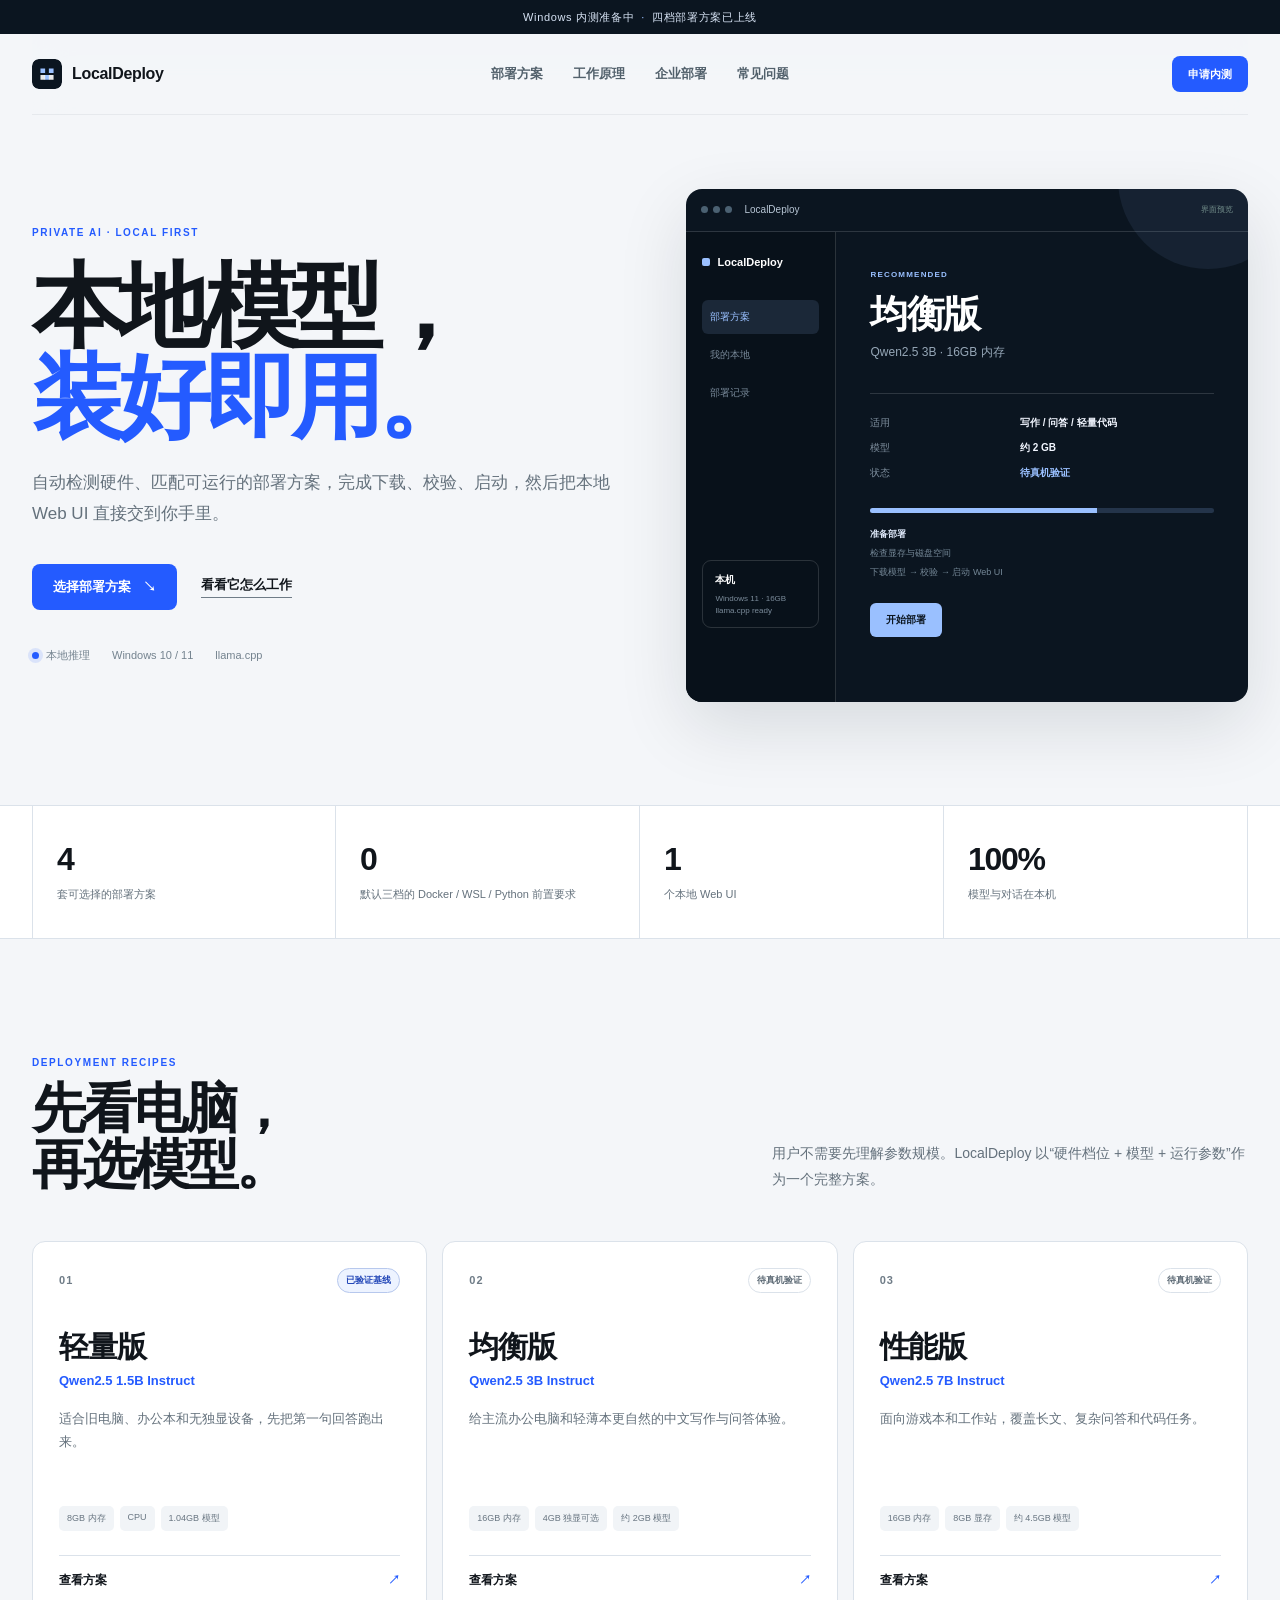
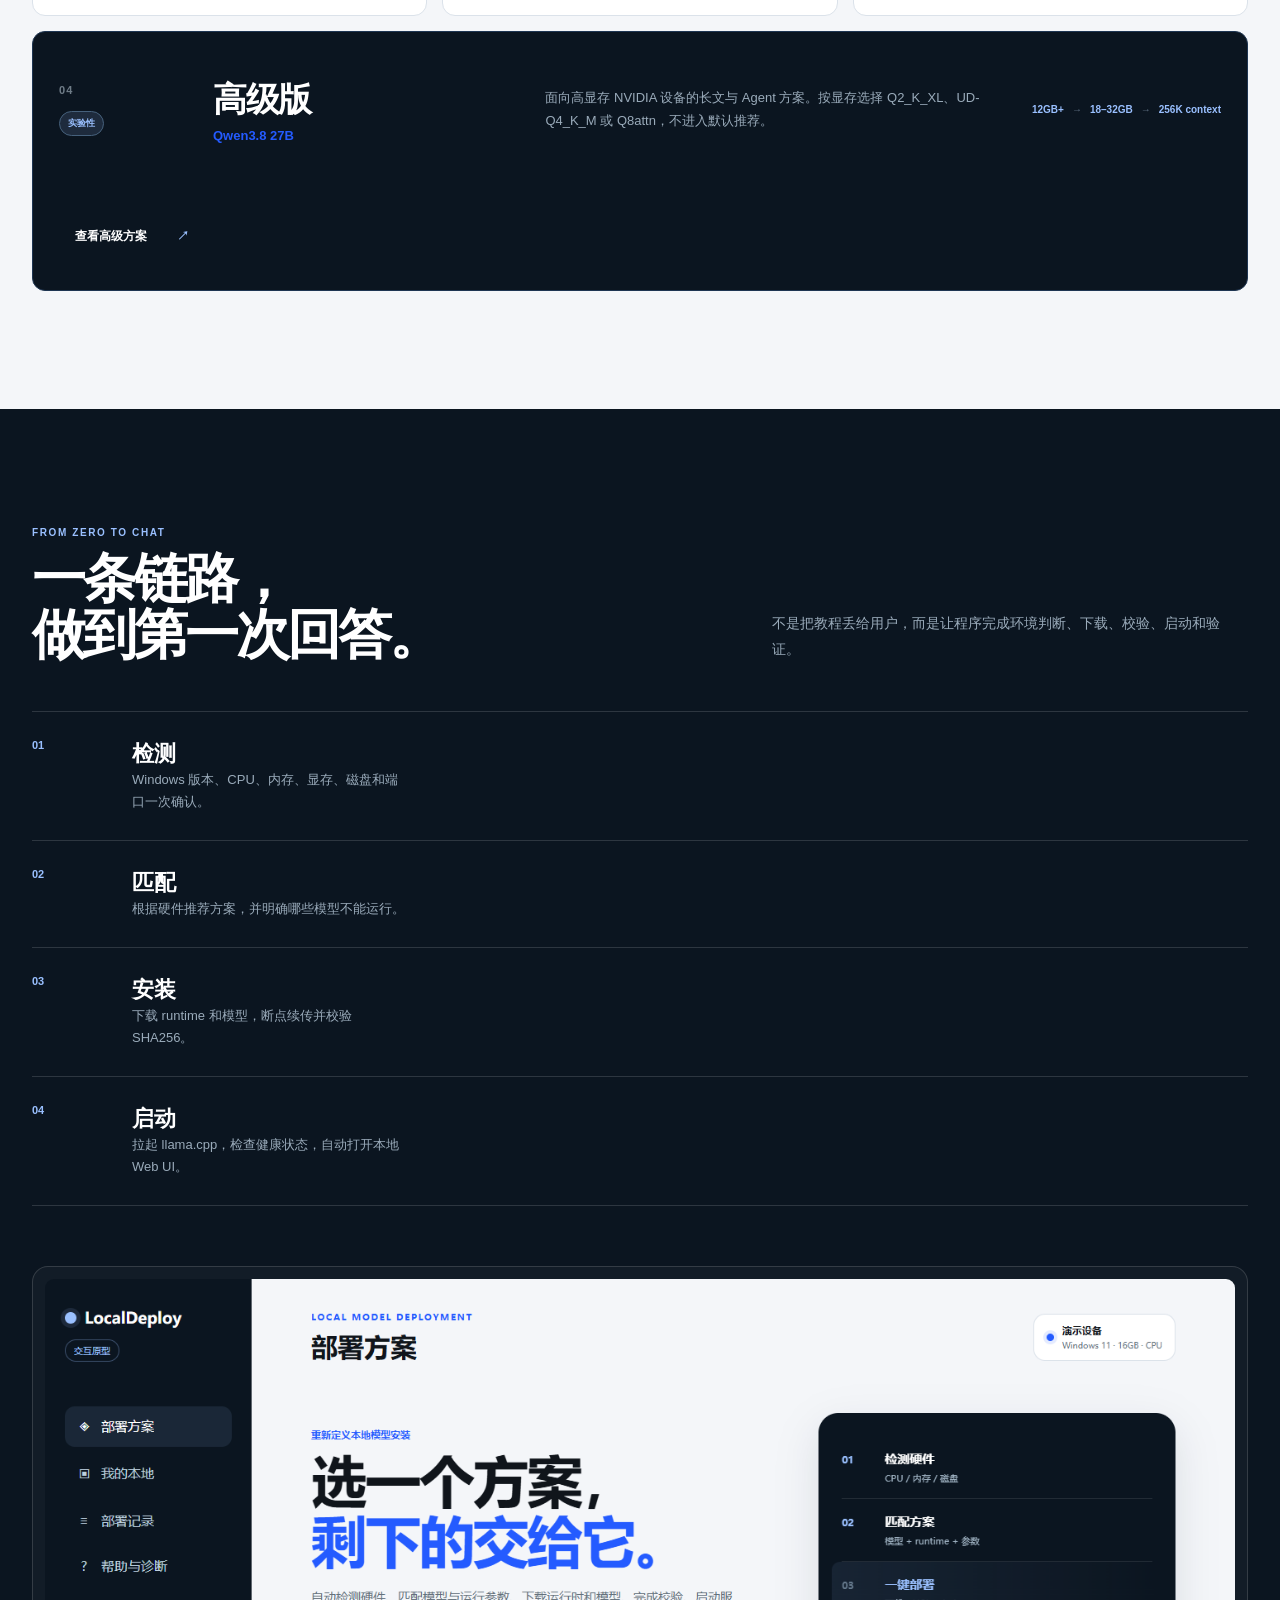
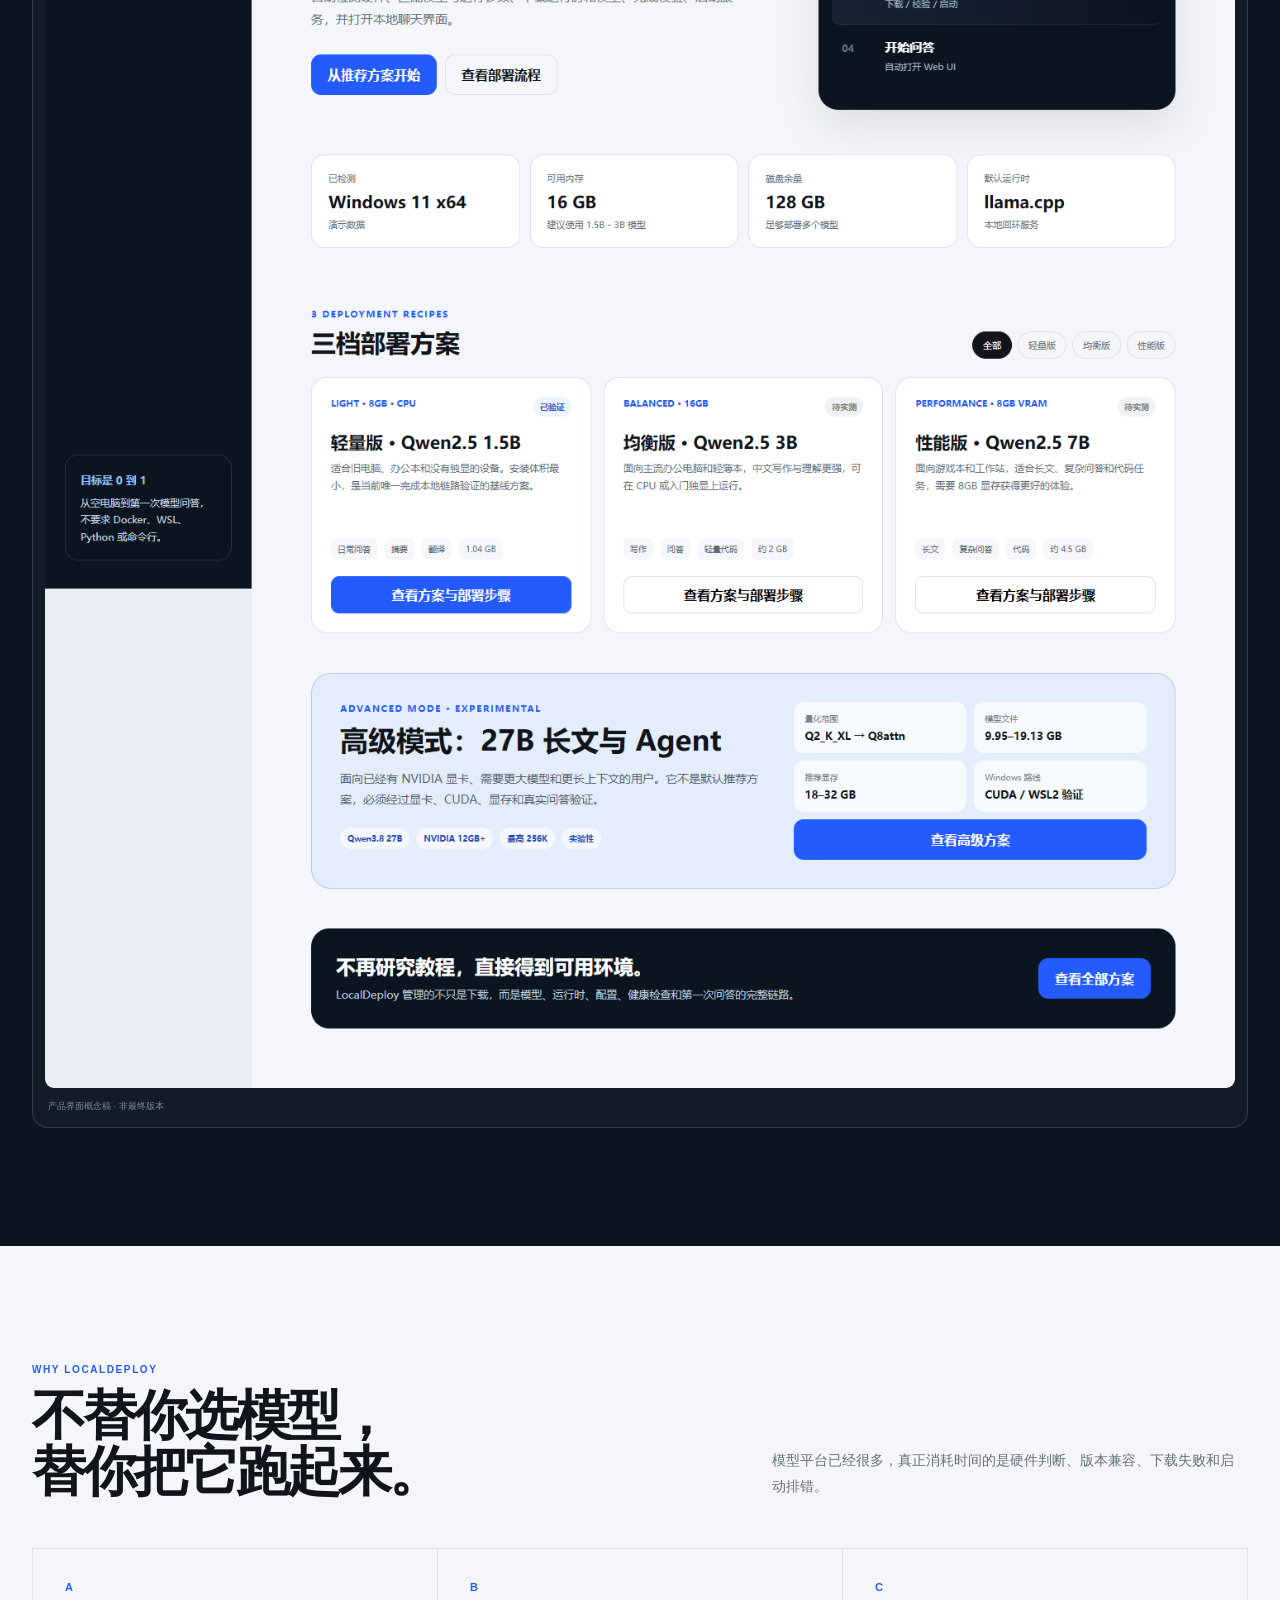
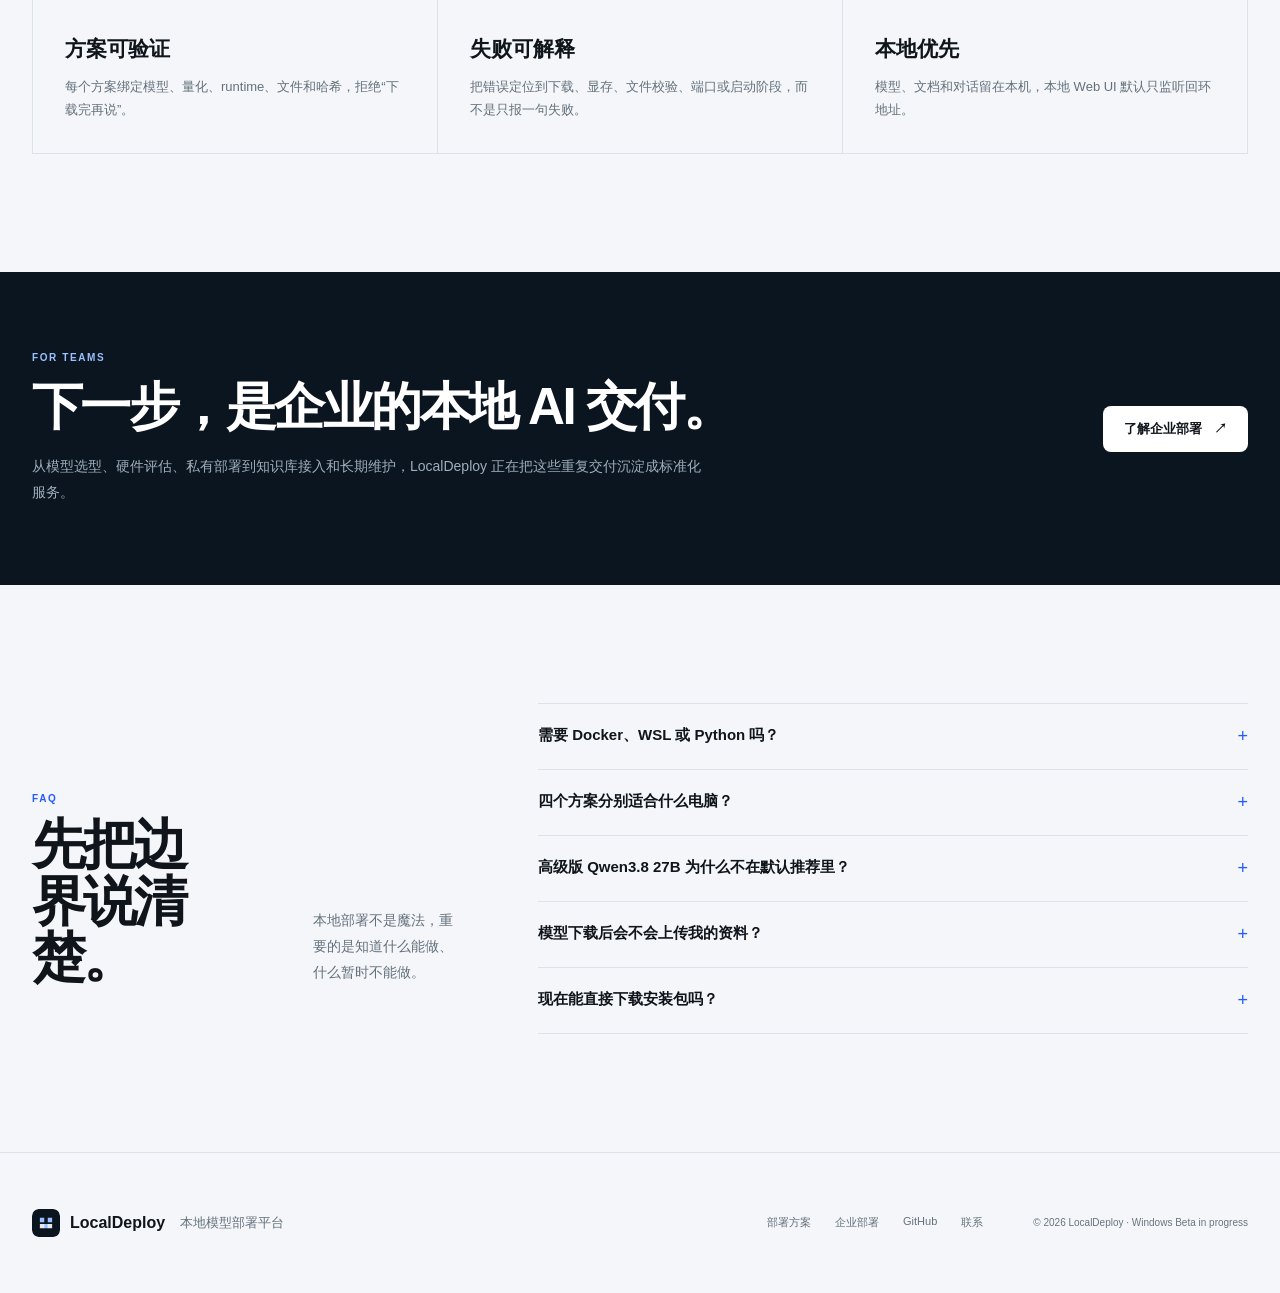
==== commit d1976d96: "fix: polish responsive theme details" ====
--- a/index.html
+++ b/index.html
@@ -15,7 +15,8 @@
   <meta property="og:url" content="https://pingredsai.github.io/localdeploy/">
   <meta property="og:image" content="https://pingredsai.github.io/localdeploy/assets/app-preview.png">
   <meta name="twitter:card" content="summary_large_image">
-  <link rel="manifest" href="assets/site.webmanifest">\n  <link rel="stylesheet" href="assets/site.css">
+  <link rel="manifest" href="assets/site.webmanifest">
+  <link rel="stylesheet" href="assets/site.css">
 </head>
 <body>
   <div class="announcement">Windows 内测准备中 <span>·</span> 四档部署方案已上线</div>
--- a/assets/site.css
+++ b/assets/site.css
@@ -48,7 +48,8 @@
 .brand img { width: 30px; height: 30px; border-radius: 7px; }
 .site-nav { display: flex; align-items: center; justify-content: center; gap: 30px; }
 .site-nav a { color: #52616c; font-size: 13px; font-weight: 600; }
-.site-nav a:hover, .site-nav a.active { color: var(--ink); }
+.site-nav a:hover, .site-nav a.active { color: var(--ink); position: relative; }
+.site-nav a.active::after { content: ""; position: absolute; left: 0; right: 0; bottom: -8px; height: 2px; background: var(--green); border-radius: 2px; }
 .header-cta { justify-self: end; }
 .button {
   display: inline-flex; align-items: center; justify-content: center; gap: 12px;
@@ -63,7 +64,7 @@
 .button-dark:hover { background: #1e3858; }
 .button-light { background: var(--white); color: var(--ink); }
 .button-light:hover { background: #d8e5ff; }
-.text-link { display: inline-flex; align-items: center; font-size: 13px; font-weight: 700; border-bottom: 1px solid #9aa6b1; padding-bottom: 3px; }
+.text-link { display: inline-flex; align-items: center; font-size: 13px; font-weight: 700; border-bottom: 1px solid #6f7c87; padding-bottom: 3px; }
 .menu-toggle { display: none; width: 38px; height: 38px; border: 1px solid var(--line); background: transparent; border-radius: 8px; padding: 10px; }
 .menu-toggle span { display: block; height: 1px; background: var(--ink); margin: 5px 0; }
 .eyebrow { margin: 0; color: var(--green); font-size: 10px; font-weight: 800; letter-spacing: .16em; }
@@ -118,9 +119,9 @@
 .plan-card { min-height: 375px; padding: 26px; background: var(--white); border: 1px solid var(--line); border-radius: 13px; display: flex; flex-direction: column; transition: transform .25s, box-shadow .25s; }
 .plan-card:hover { transform: translateY(-4px); box-shadow: 0 18px 45px rgba(11,21,32,.08); }
 .plan-card-top { display: flex; align-items: center; justify-content: space-between; }
-.plan-index { color: #9aa6b1; font-size: 11px; font-weight: 800; letter-spacing: .1em; }
+.plan-index { color: #6f7c87; font-size: 11px; font-weight: 800; letter-spacing: .1em; }
 .status-pill { display: inline-flex; padding: 5px 8px; border: 1px solid #b7c8ed; border-radius: 99px; background: #edf3ff; color: #2448b8; font-size: 9px; font-weight: 800; white-space: nowrap; }
-.status-pill.pending { background: transparent; border-color: var(--line); color: #78848f; }
+.status-pill.pending { background: transparent; border-color: var(--line); color: #5f6c77; }
 .dark-pill { border-color: #46617c; background: rgba(154,192,255,.13); color: var(--mint); }
 .plan-card h3 { margin: 34px 0 5px; font-size: 30px; letter-spacing: -.04em; }
 .plan-model { margin: 0; color: var(--green); font-size: 13px; font-weight: 750; }
@@ -173,7 +174,7 @@
 .footer-brand img { width: 28px; height: 28px; border-radius: 7px; }
 .footer-brand small { color: var(--muted); font-weight: 500; margin-left: 5px; }
 .footer-links { display: flex; gap: 24px; color: var(--muted); font-size: 11px; }
-.footer-inner > p { margin: 0; color: #8b98a3; font-size: 10px; }
+.footer-inner > p { margin: 0; color: #68757f; font-size: 10px; }
 .page-hero { padding-top: 100px; padding-bottom: 60px; }
 .page-hero h1 { margin-bottom: 24px; font-size: clamp(56px, 7vw, 92px); }
 .page-hero > p:last-child { max-width: 660px; margin: 0; color: var(--muted); font-size: 15px; line-height: 1.85; }
@@ -188,20 +189,21 @@
 .plan-detail { padding: 70px 0; border-bottom: 1px solid var(--line); scroll-margin-top: 90px; transition: background .25s; }
 .plan-detail.recommended { background: linear-gradient(90deg, rgba(36,91,255,.06), transparent 65%); }
 .plan-detail-head { display: grid; grid-template-columns: 100px 1fr auto; align-items: start; gap: 24px; }
-.large-index { color: #a0abb5; font-size: 11px; font-weight: 800; padding-top: 5px; }
+.large-index { color: #73808b; font-size: 11px; font-weight: 800; padding-top: 5px; }
 .plan-detail-head h2 { margin: 8px 0 4px; font-size: clamp(32px, 4vw, 52px); letter-spacing: -.05em; }
 .plan-detail-head p:last-child { margin: 0; color: var(--muted); font-size: 13px; }
 .plan-detail-body { display: grid; grid-template-columns: 1.1fr .9fr; gap: 70px; margin-top: 42px; padding-left: 124px; }
 .plan-spec-grid { display: grid; grid-template-columns: repeat(2, 1fr); border-top: 1px solid var(--line); }
 .plan-spec-grid div { padding: 16px 0; border-bottom: 1px solid var(--line); }
 .plan-spec-grid span, .plan-spec-grid strong { display: block; }
-.plan-spec-grid span { color: #86929d; font-size: 10px; }
+.plan-spec-grid span { color: #6c7984; font-size: 10px; }
 .plan-spec-grid strong { margin-top: 7px; font-size: 13px; }
 .plan-detail-copy h3 { margin: 0 0 9px; font-size: 13px; }
 .plan-detail-copy h3:not(:first-child) { margin-top: 25px; }
 .plan-detail-copy p { margin: 0; color: var(--muted); font-size: 13px; line-height: 1.8; }
 .advanced-pill { background: rgba(154,192,255,.12); border-color: #46648b; color: #d7e5ff; }
 .plan-detail-advanced { margin-top: 26px; padding: 48px; background: var(--dark); color: var(--white); border: 0; border-radius: 14px; }
+.plan-detail-advanced.recommended { background: var(--dark); }
 .plan-detail-advanced .plan-detail-head p:last-child, .plan-detail-advanced .plan-detail-copy p { color: #a0afbd; }
 .plan-detail-advanced .plan-spec-grid { border-color: var(--line-dark); }
 .plan-detail-advanced .plan-spec-grid div { border-color: var(--line-dark); }
@@ -214,7 +216,7 @@
 .table-wrap { overflow-x: auto; border: 1px solid var(--line); }
 table { width: 100%; border-collapse: collapse; min-width: 780px; background: var(--white); }
 th, td { padding: 16px 14px; text-align: left; border-bottom: 1px solid var(--line); font-size: 12px; }
-th { color: #84919c; font-size: 9px; letter-spacing: .08em; text-transform: uppercase; }
+th { color: #6c7984; font-size: 9px; letter-spacing: .08em; text-transform: uppercase; }
 td { color: #46535e; }
 tbody tr:last-child td { border-bottom: 0; }
 .compact-band .enterprise-inner { padding-top: 54px; padding-bottom: 54px; }
@@ -272,6 +274,7 @@
   .site-nav { display: none; position: absolute; top: 70px; left: 0; right: 0; flex-direction: column; align-items: stretch; gap: 3px; padding: 14px; background: var(--paper); border: 1px solid var(--line); border-radius: 12px; box-shadow: var(--shadow); }
   .site-nav.open { display: flex; }
   .site-nav a { padding: 12px; }
+  .site-nav a.active::after { left: 12px; right: auto; bottom: 5px; width: 22px; }
   .menu-toggle { display: block; justify-self: end; }
   .header-cta { display: none; }
   .hero, .enterprise-hero { grid-template-columns: 1fr; min-height: auto; gap: 48px; padding-top: 56px; }
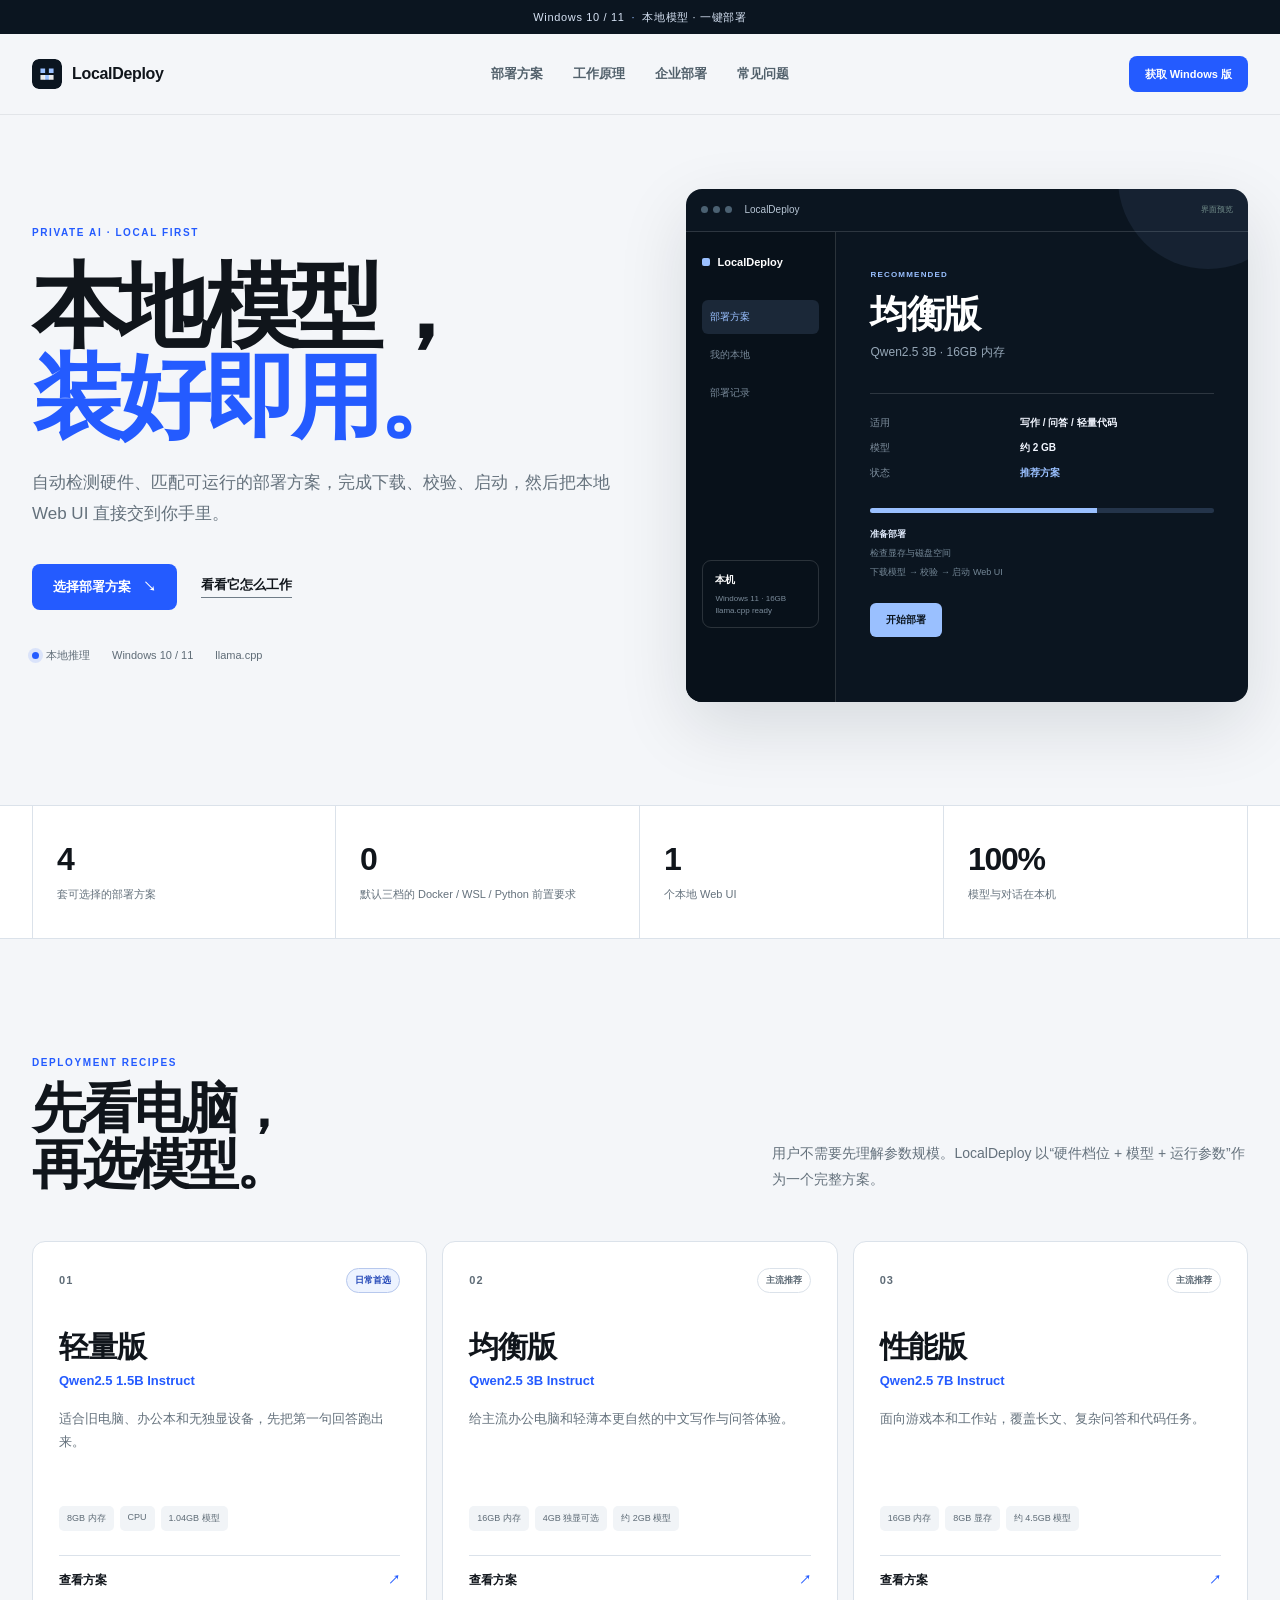
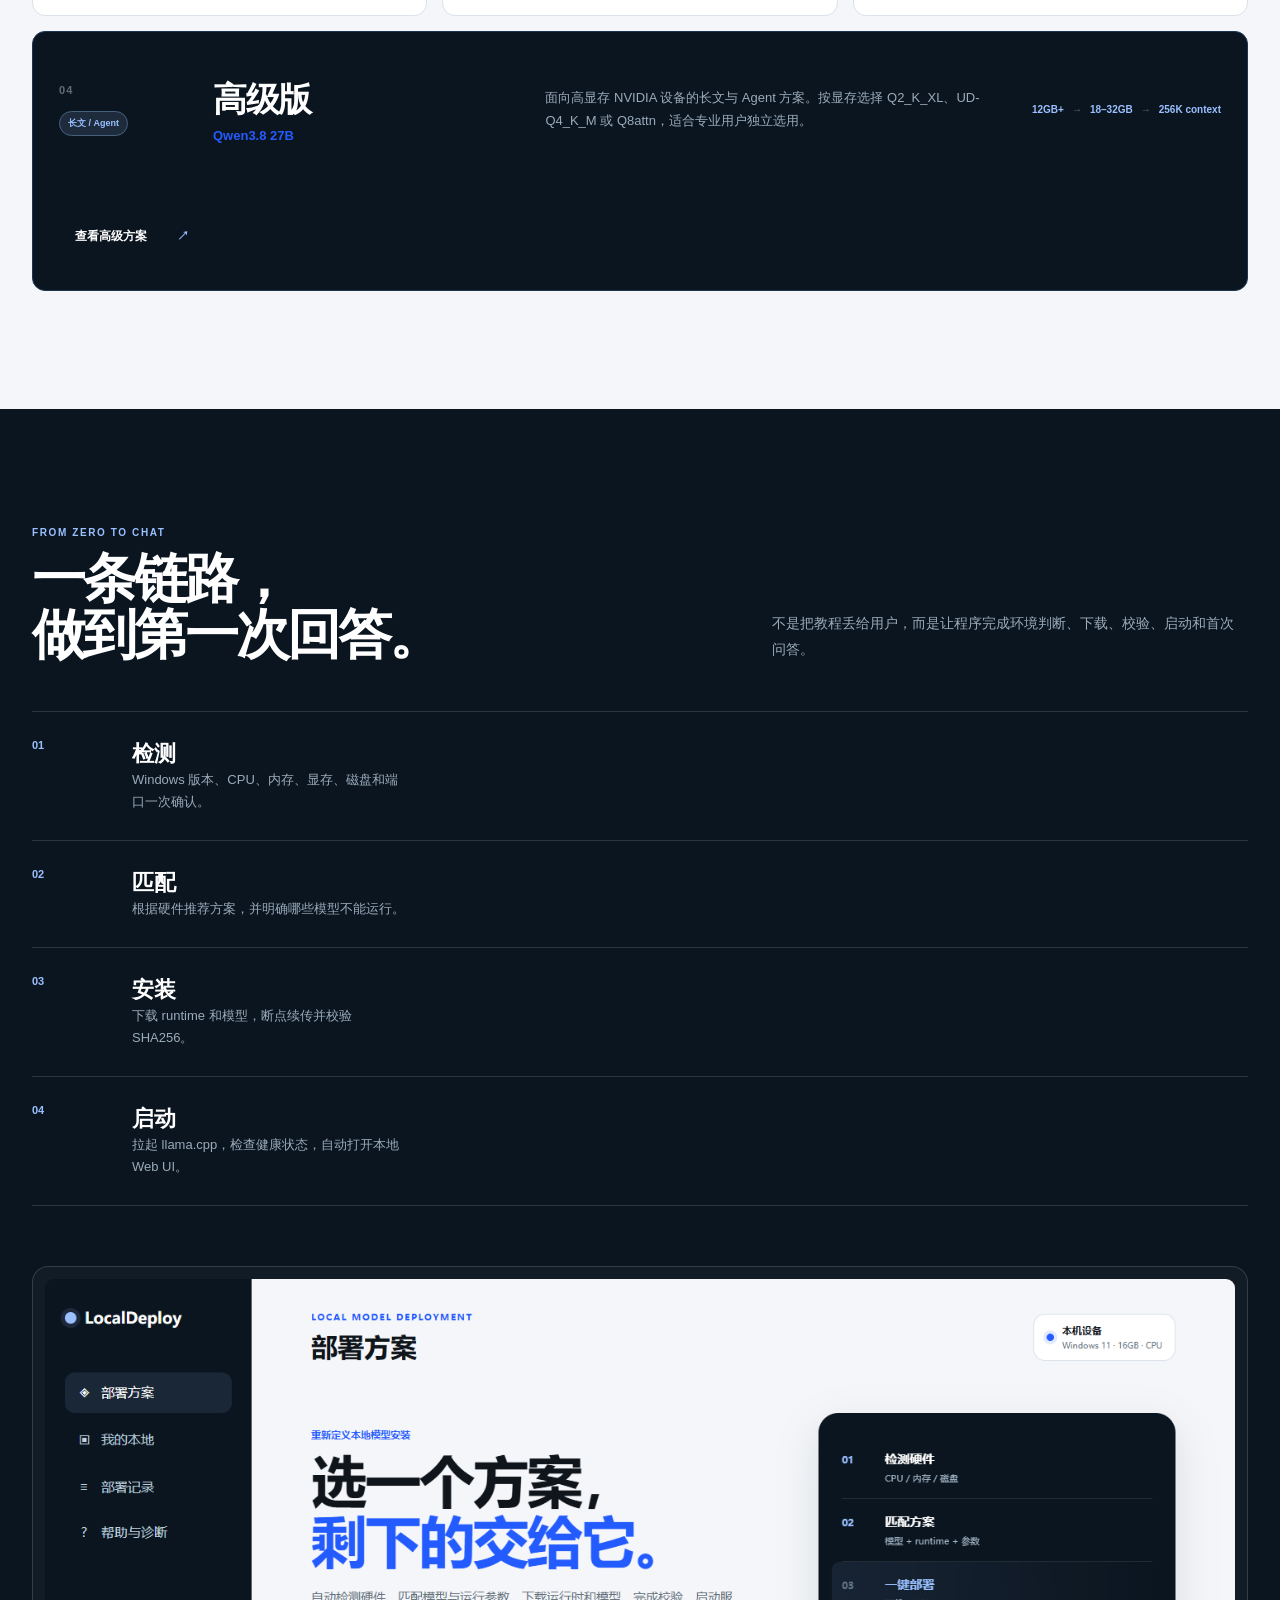
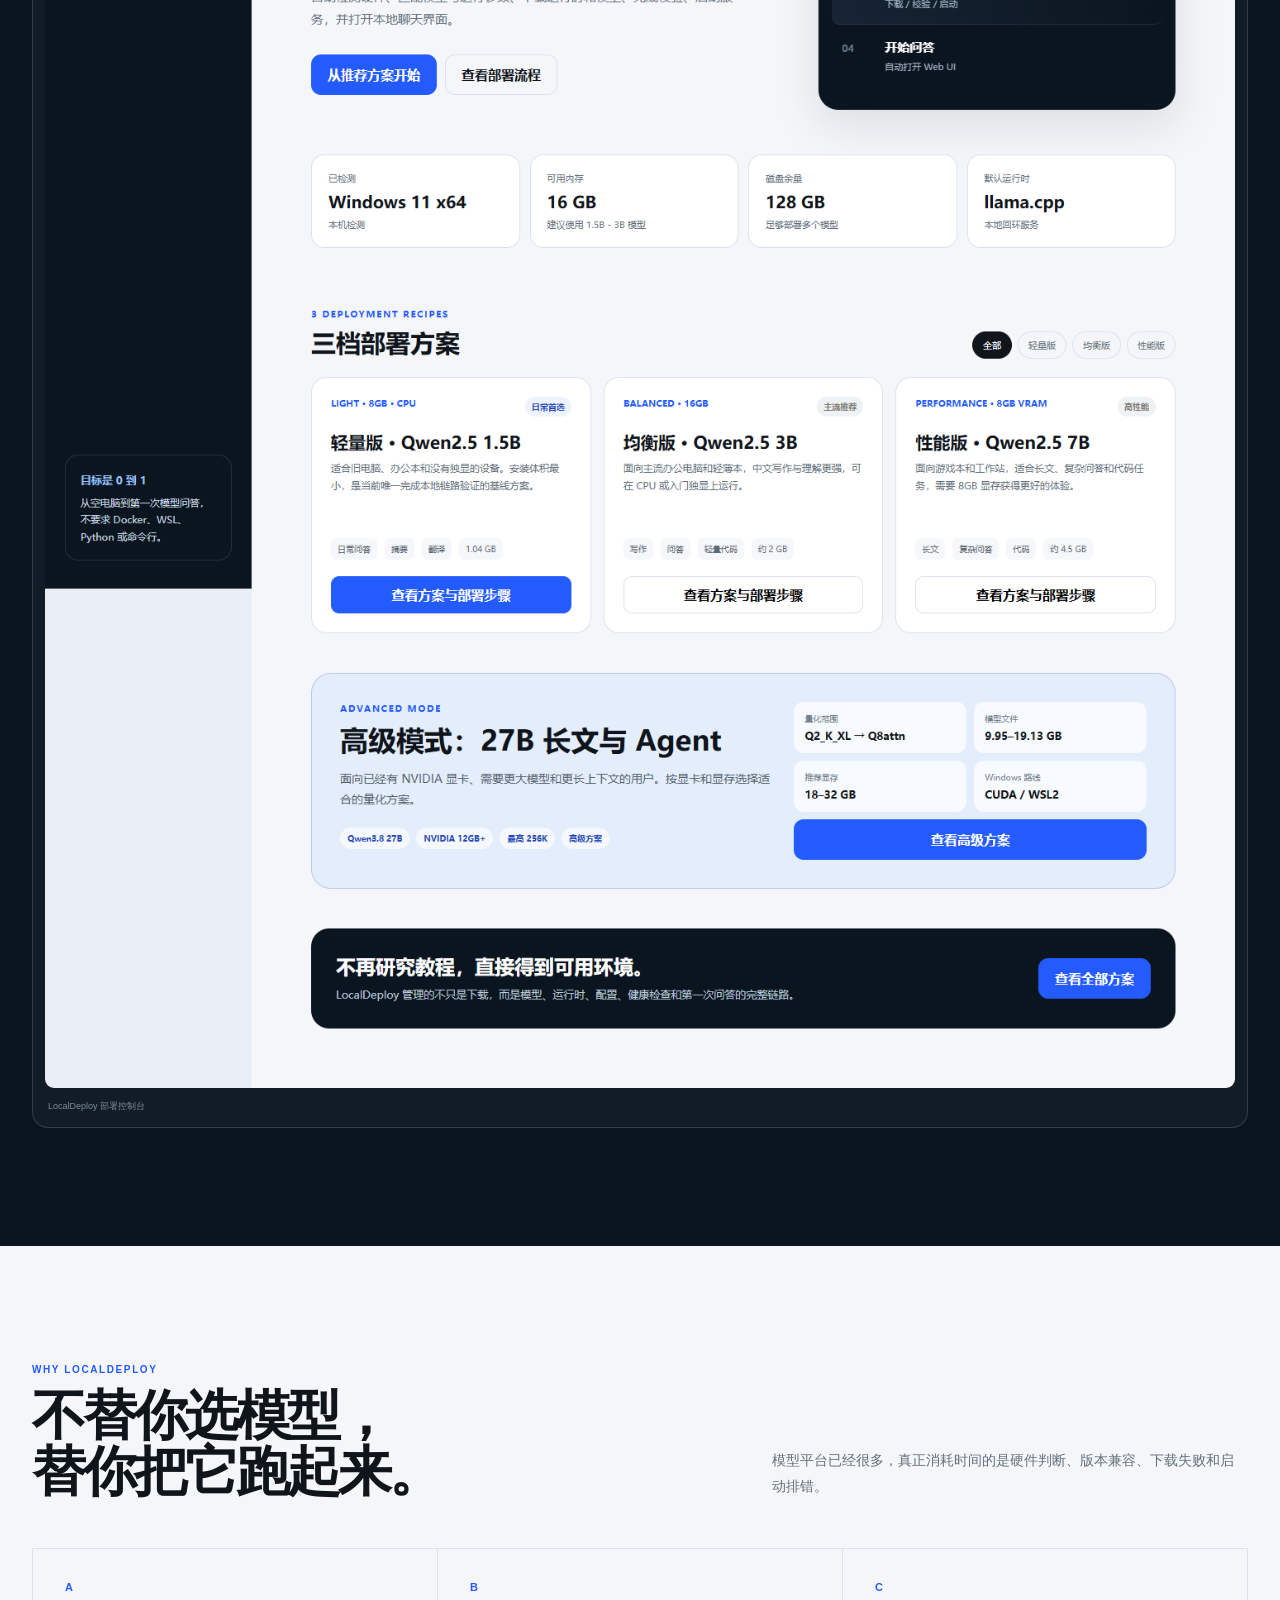
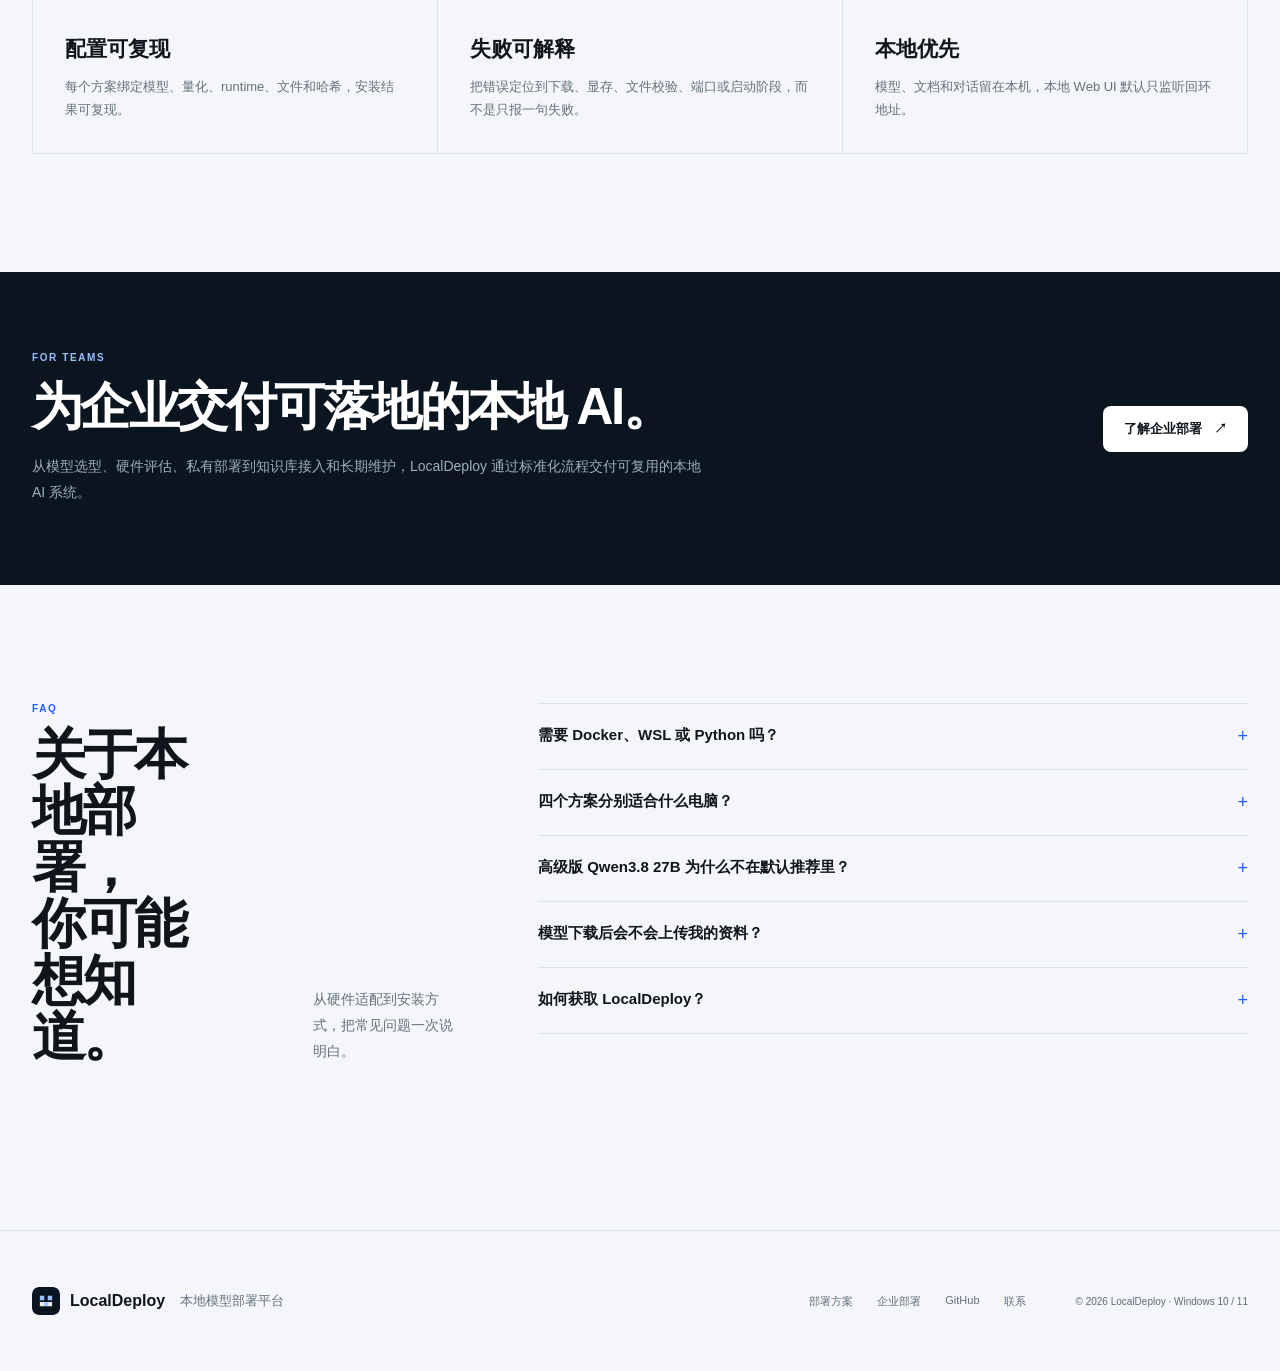
==== commit c34b27fa: "copy: present product-ready public experience" ====
--- a/index.html
+++ b/index.html
@@ -4,14 +4,14 @@
   <meta charset="utf-8">
   <meta name="viewport" content="width=device-width, initial-scale=1">
   <title>LocalDeploy — 本地模型，装好即用</title>
-  <meta name="description" content="LocalDeploy 自动检测硬件、匹配已验证方案，一键完成本地模型部署并打开 Web UI。">
+  <meta name="description" content="LocalDeploy 自动检测硬件、匹配适合的部署方案，一键完成本地模型部署并打开 Web UI。">
   <meta name="theme-color" content="#0b1520">
   <link rel="icon" href="assets/favicon.svg" type="image/svg+xml">
   <link rel="canonical" href="https://pingredsai.github.io/localdeploy/">
   <meta property="og:type" content="website">
   <meta property="og:site_name" content="LocalDeploy">
   <meta property="og:title" content="LocalDeploy — 本地模型，装好即用">
-  <meta property="og:description" content="LocalDeploy 自动检测硬件、匹配已验证方案，一键完成本地模型部署并打开 Web UI。">
+  <meta property="og:description" content="LocalDeploy 自动检测硬件、匹配适合的部署方案，一键完成本地模型部署并打开 Web UI。">
   <meta property="og:url" content="https://pingredsai.github.io/localdeploy/">
   <meta property="og:image" content="https://pingredsai.github.io/localdeploy/assets/app-preview.png">
   <meta name="twitter:card" content="summary_large_image">
@@ -19,7 +19,7 @@
   <link rel="stylesheet" href="assets/site.css">
 </head>
 <body>
-  <div class="announcement">Windows 内测准备中 <span>·</span> 四档部署方案已上线</div>
+  <div class="announcement">Windows 10 / 11 <span>·</span> 本地模型 · 一键部署</div>
   <header class="site-header" data-header>
     <a class="brand" href="index.html" aria-label="LocalDeploy 首页">
       <img src="assets/logo-mark.svg" alt="">
@@ -34,7 +34,7 @@
       <a href="enterprise.html">企业部署</a>
       <a href="#faq">常见问题</a>
     </nav>
-    <a class="button button-small button-dark header-cta" href="mailto:siquhjh@163.com?subject=LocalDeploy%20Windows%20Beta">申请内测</a>
+    <a class="button button-small button-dark header-cta" href="mailto:siquhjh@163.com?subject=LocalDeploy%20Windows%20版">获取 Windows 版</a>
   </header>
 
   <main>
@@ -75,7 +75,7 @@
             <div class="mini-plan">
               <span>适用</span><strong>写作 / 问答 / 轻量代码</strong>
               <span>模型</span><strong>约 2 GB</strong>
-              <span>状态</span><strong class="mint">待真机验证</strong>
+              <span>状态</span><strong class="mint">推荐方案</strong>
             </div>
             <div class="mini-progress"><span></span></div>
             <div class="mini-log"><b>准备部署</b><span>检查显存与磁盘空间</span><span>下载模型 → 校验 → 启动 Web UI</span></div>
@@ -105,7 +105,7 @@
 
       <div class="plan-grid">
         <article class="plan-card reveal" data-plan-card="light">
-          <div class="plan-card-top"><span class="plan-index">01</span><span class="status-pill">已验证基线</span></div>
+          <div class="plan-card-top"><span class="plan-index">01</span><span class="status-pill">日常首选</span></div>
           <h3>轻量版</h3>
           <p class="plan-model">Qwen2.5 1.5B Instruct</p>
           <p class="plan-desc">适合旧电脑、办公本和无独显设备，先把第一句回答跑出来。</p>
@@ -114,7 +114,7 @@
         </article>
 
         <article class="plan-card reveal" data-plan-card="balanced">
-          <div class="plan-card-top"><span class="plan-index">02</span><span class="status-pill pending">待真机验证</span></div>
+          <div class="plan-card-top"><span class="plan-index">02</span><span class="status-pill pending">主流推荐</span></div>
           <h3>均衡版</h3>
           <p class="plan-model">Qwen2.5 3B Instruct</p>
           <p class="plan-desc">给主流办公电脑和轻薄本更自然的中文写作与问答体验。</p>
@@ -123,7 +123,7 @@
         </article>
 
         <article class="plan-card reveal" data-plan-card="performance">
-          <div class="plan-card-top"><span class="plan-index">03</span><span class="status-pill pending">待真机验证</span></div>
+          <div class="plan-card-top"><span class="plan-index">03</span><span class="status-pill pending">主流推荐</span></div>
           <h3>性能版</h3>
           <p class="plan-model">Qwen2.5 7B Instruct</p>
           <p class="plan-desc">面向游戏本和工作站，覆盖长文、复杂问答和代码任务。</p>
@@ -132,12 +132,12 @@
         </article>
 
         <article class="plan-card plan-card-advanced reveal" data-plan-card="advanced">
-          <div class="plan-card-top"><span class="plan-index">04</span><span class="status-pill dark-pill">实验性</span></div>
+          <div class="plan-card-top"><span class="plan-index">04</span><span class="status-pill dark-pill">长文 / Agent</span></div>
           <div>
             <h3>高级版</h3>
             <p class="plan-model">Qwen3.8 27B</p>
           </div>
-          <p class="plan-desc">面向高显存 NVIDIA 设备的长文与 Agent 方案。按显存选择 Q2_K_XL、UD-Q4_K_M 或 Q8attn，不进入默认推荐。</p>
+          <p class="plan-desc">面向高显存 NVIDIA 设备的长文与 Agent 方案。按显存选择 Q2_K_XL、UD-Q4_K_M 或 Q8attn，适合专业用户独立选用。</p>
           <div class="advanced-path"><span>12GB+</span><span>→</span><span>18–32GB</span><span>→</span><span>256K context</span></div>
           <a href="plans.html#advanced" class="plan-link light-link">查看高级方案 <span>↗</span></a>
         </article>
@@ -148,7 +148,7 @@
       <div class="container">
         <div class="section-heading dark-heading reveal">
           <div><p class="eyebrow">FROM ZERO TO CHAT</p><h2>一条链路，<br>做到第一次回答。</h2></div>
-          <p>不是把教程丢给用户，而是让程序完成环境判断、下载、校验、启动和验证。</p>
+          <p>不是把教程丢给用户，而是让程序完成环境判断、下载、校验、启动和首次问答。</p>
         </div>
         <div class="steps">
           <div class="step reveal"><span>01</span><div><h3>检测</h3><p>Windows 版本、CPU、内存、显存、磁盘和端口一次确认。</p></div></div>
@@ -158,7 +158,7 @@
         </div>
         <div class="interface-showcase reveal">
           <img src="assets/app-preview.png" alt="LocalDeploy 部署方案界面预览">
-          <span>产品界面概念稿 · 非最终版本</span>
+          <span>LocalDeploy 部署控制台</span>
         </div>
       </div>
     </section>
@@ -169,7 +169,7 @@
         <p>模型平台已经很多，真正消耗时间的是硬件判断、版本兼容、下载失败和启动排错。</p>
       </div>
       <div class="principle-grid">
-        <article class="principle reveal"><span class="principle-mark">A</span><h3>方案可验证</h3><p>每个方案绑定模型、量化、runtime、文件和哈希，拒绝“下载完再说”。</p></article>
+        <article class="principle reveal"><span class="principle-mark">A</span><h3>配置可复现</h3><p>每个方案绑定模型、量化、runtime、文件和哈希，安装结果可复现。</p></article>
         <article class="principle reveal"><span class="principle-mark">B</span><h3>失败可解释</h3><p>把错误定位到下载、显存、文件校验、端口或启动阶段，而不是只报一句失败。</p></article>
         <article class="principle reveal"><span class="principle-mark">C</span><h3>本地优先</h3><p>模型、文档和对话留在本机，本地 Web UI 默认只监听回环地址。</p></article>
       </div>
@@ -179,8 +179,8 @@
       <div class="container enterprise-inner reveal">
         <div>
           <p class="eyebrow">FOR TEAMS</p>
-          <h2>下一步，是企业的本地 AI 交付。</h2>
-          <p>从模型选型、硬件评估、私有部署到知识库接入和长期维护，LocalDeploy 正在把这些重复交付沉淀成标准化服务。</p>
+          <h2>为企业交付可落地的本地 AI。</h2>
+          <p>从模型选型、硬件评估、私有部署到知识库接入和长期维护，LocalDeploy 通过标准化流程交付可复用的本地 AI 系统。</p>
         </div>
         <a class="button button-light" href="enterprise.html">了解企业部署 <span>↗</span></a>
       </div>
@@ -188,15 +188,15 @@
 
     <section class="section container faq-section" id="faq">
       <div class="section-heading reveal">
-        <div><p class="eyebrow">FAQ</p><h2>先把边界说清楚。</h2></div>
-        <p>本地部署不是魔法，重要的是知道什么能做、什么暂时不能做。</p>
+        <div><p class="eyebrow">FAQ</p><h2>关于本地部署，<br>你可能想知道。</h2></div>
+        <p>从硬件适配到安装方式，把常见问题一次说明白。</p>
       </div>
       <div class="faq-list">
-        <details class="reveal"><summary>需要 Docker、WSL 或 Python 吗？<span>+</span></summary><p>默认三档方案以 Windows 原生 llama.cpp 为目标，不要求 Docker、WSL、系统 Python 或命令行。高级 Qwen3.8 27B 方案需要 NVIDIA CUDA，可能使用 WSL2 路线，单独标注为实验性。</p></details>
+        <details class="reveal"><summary>需要 Docker、WSL 或 Python 吗？<span>+</span></summary><p>默认三档方案以 Windows 原生 llama.cpp 为目标，不要求 Docker、WSL、系统 Python 或命令行。高级 Qwen3.8 27B 方案面向 NVIDIA 12GB+ 设备，支持 CUDA 与 WSL2 部署路径。</p></details>
         <details class="reveal"><summary>四个方案分别适合什么电脑？<span>+</span></summary><p>轻量版面向 8GB 内存和无独显设备；均衡版面向 16GB 主流电脑；性能版需要 8GB 显存；高级版面向 12GB+ NVIDIA 设备，建议 18–32GB 显存。</p></details>
         <details class="reveal"><summary>高级版 Qwen3.8 27B 为什么不在默认推荐里？<span>+</span></summary><p>它需要更大的显存、固定版本的 llama.cpp、CUDA/WSL2 和更大的磁盘空间。12GB 显存只能做 Q2 短任务，24GB 以上才适合较完整的 Q4 长上下文配置。</p></details>
         <details class="reveal"><summary>模型下载后会不会上传我的资料？<span>+</span></summary><p>平台设计目标是本地推理，服务只监听 127.0.0.1。对话和上传资料不会经过 LocalDeploy 的云端；具体模型和数据目录都由用户控制。</p></details>
-        <details class="reveal"><summary>现在能直接下载安装包吗？<span>+</span></summary><p>目前是网站和部署引擎开发阶段，Windows 内测入口会先通过申请和小范围验证开放，避免把未完成的安装器当成正式产品发布。</p></details>
+        <details class="reveal"><summary>如何获取 LocalDeploy？<span>+</span></summary><p>个人用户可以通过 Windows 版本入口获取安装包；企业客户可以预约本地部署评估。安装器会引导完成硬件检测、模型下载、环境配置和 Web UI 启动。</p></details>
       </div>
     </section>
   </main>
@@ -205,7 +205,7 @@
     <div class="container footer-inner">
       <div class="footer-brand"><img src="assets/logo-mark.svg" alt=""><span>LocalDeploy</span><small>本地模型部署平台</small></div>
       <div class="footer-links"><a href="plans.html">部署方案</a><a href="enterprise.html">企业部署</a><a href="https://github.com/Pingredsai/localdeploy">GitHub</a><a href="mailto:siquhjh@163.com">联系</a></div>
-      <p>© 2026 LocalDeploy · Windows Beta in progress</p>
+      <p>© 2026 LocalDeploy · Windows 10 / 11</p>
     </div>
   </footer>
   <script src="assets/site.js"></script>
--- a/assets/site.css
+++ b/assets/site.css
@@ -17,6 +17,7 @@
 }
 * { box-sizing: border-box; }
 html { scroll-behavior: smooth; }
+main [id] { scroll-margin-top: 88px; }
 body {
   margin: 0;
   color: var(--ink);
@@ -38,11 +39,11 @@
 .site-header {
   position: sticky; top: 0; z-index: 40;
   display: grid; grid-template-columns: 1fr auto 1fr; align-items: center; gap: 28px;
-  width: min(var(--max), calc(100% - 64px)); margin: 0 auto;
-  padding: 22px 0;
-  background: color-mix(in srgb, var(--paper) 92%, transparent);
+  width: 100%; margin: 0;
+  padding: 22px max(32px, calc((100% - var(--max)) / 2));
+  background: rgba(244,246,249,.97);
   backdrop-filter: blur(18px);
-  border-bottom: 1px solid rgba(11,21,32,.06);
+  border-bottom: 1px solid rgba(11,21,32,.07);
 }
 .brand { display: inline-flex; align-items: center; gap: 10px; font-weight: 800; letter-spacing: -.02em; }
 .brand img { width: 30px; height: 30px; border-radius: 7px; }
@@ -73,7 +74,7 @@
 .hero-copy h1 span, .page-hero h1 span, .enterprise-hero h1 span { color: var(--green); }
 .hero-lead { max-width: 610px; margin: 0; color: var(--muted); font-size: 17px; line-height: 1.85; }
 .hero-actions { display: flex; align-items: center; gap: 24px; margin-top: 34px; flex-wrap: wrap; }
-.hero-footnote { display: flex; gap: 22px; flex-wrap: wrap; margin-top: 38px; color: #74838f; font-size: 11px; }
+.hero-footnote { display: flex; gap: 22px; flex-wrap: wrap; margin-top: 38px; color: #5f6c77; font-size: 11px; }
 .hero-footnote span { display: inline-flex; align-items: center; gap: 7px; }
 .dot { display: inline-block; width: 7px; height: 7px; border-radius: 50%; background: var(--green); box-shadow: 0 0 0 4px rgba(36,91,255,.12); }
 .hero-product { position: relative; border-radius: 16px; background: var(--dark); box-shadow: var(--shadow); overflow: hidden; transform: rotate(1.2deg); }
@@ -119,7 +120,7 @@
 .plan-card { min-height: 375px; padding: 26px; background: var(--white); border: 1px solid var(--line); border-radius: 13px; display: flex; flex-direction: column; transition: transform .25s, box-shadow .25s; }
 .plan-card:hover { transform: translateY(-4px); box-shadow: 0 18px 45px rgba(11,21,32,.08); }
 .plan-card-top { display: flex; align-items: center; justify-content: space-between; }
-.plan-index { color: #6f7c87; font-size: 11px; font-weight: 800; letter-spacing: .1em; }
+.plan-index { color: #5f6c77; font-size: 11px; font-weight: 800; letter-spacing: .1em; }
 .status-pill { display: inline-flex; padding: 5px 8px; border: 1px solid #b7c8ed; border-radius: 99px; background: #edf3ff; color: #2448b8; font-size: 9px; font-weight: 800; white-space: nowrap; }
 .status-pill.pending { background: transparent; border-color: var(--line); color: #5f6c77; }
 .dark-pill { border-color: #46617c; background: rgba(154,192,255,.13); color: var(--mint); }
@@ -127,7 +128,7 @@
 .plan-model { margin: 0; color: var(--green); font-size: 13px; font-weight: 750; }
 .plan-desc { margin: 20px 0 0; color: var(--muted); font-size: 13px; line-height: 1.75; }
 .plan-facts { display: flex; gap: 6px; flex-wrap: wrap; margin-top: auto; padding-top: 22px; }
-.plan-facts span { padding: 6px 8px; background: #f1f4f7; border-radius: 5px; color: #697682; font-size: 9px; }
+.plan-facts span { padding: 6px 8px; background: #f1f4f7; border-radius: 5px; color: #5f6c77; font-size: 9px; }
 .plan-link { margin-top: 24px; padding-top: 16px; border-top: 1px solid var(--line); display: flex; justify-content: space-between; font-size: 12px; font-weight: 800; }
 .plan-link span { color: var(--green); }
 .plan-card-advanced { grid-column: 1 / -1; min-height: 260px; background: var(--dark); border-color: #1e3552; color: var(--white); display: grid; grid-template-columns: 130px .8fr 1.2fr auto; gap: 24px; align-items: center; }
@@ -174,7 +175,7 @@
 .footer-brand img { width: 28px; height: 28px; border-radius: 7px; }
 .footer-brand small { color: var(--muted); font-weight: 500; margin-left: 5px; }
 .footer-links { display: flex; gap: 24px; color: var(--muted); font-size: 11px; }
-.footer-inner > p { margin: 0; color: #68757f; font-size: 10px; }
+.footer-inner > p { margin: 0; color: #5f6c77; font-size: 10px; }
 .page-hero { padding-top: 100px; padding-bottom: 60px; }
 .page-hero h1 { margin-bottom: 24px; font-size: clamp(56px, 7vw, 92px); }
 .page-hero > p:last-child { max-width: 660px; margin: 0; color: var(--muted); font-size: 15px; line-height: 1.85; }
@@ -189,7 +190,7 @@
 .plan-detail { padding: 70px 0; border-bottom: 1px solid var(--line); scroll-margin-top: 90px; transition: background .25s; }
 .plan-detail.recommended { background: linear-gradient(90deg, rgba(36,91,255,.06), transparent 65%); }
 .plan-detail-head { display: grid; grid-template-columns: 100px 1fr auto; align-items: start; gap: 24px; }
-.large-index { color: #73808b; font-size: 11px; font-weight: 800; padding-top: 5px; }
+.large-index { color: #5f6c77; font-size: 11px; font-weight: 800; padding-top: 5px; }
 .plan-detail-head h2 { margin: 8px 0 4px; font-size: clamp(32px, 4vw, 52px); letter-spacing: -.05em; }
 .plan-detail-head p:last-child { margin: 0; color: var(--muted); font-size: 13px; }
 .plan-detail-body { display: grid; grid-template-columns: 1.1fr .9fr; gap: 70px; margin-top: 42px; padding-left: 124px; }
@@ -269,8 +270,8 @@
 .reveal { opacity: 0; transform: translateY(16px); transition: opacity .65s ease, transform .65s ease; }
 .reveal.is-visible { opacity: 1; transform: translateY(0); }
 @media (max-width: 980px) {
-  .container, .site-header { width: min(var(--max), calc(100% - 40px)); }
-  .site-header { grid-template-columns: 1fr auto; }
+  .container { width: min(var(--max), calc(100% - 40px)); }
+  .site-header { width: 100%; padding-left: 20px; padding-right: 20px; grid-template-columns: 1fr auto; }
   .site-nav { display: none; position: absolute; top: 70px; left: 0; right: 0; flex-direction: column; align-items: stretch; gap: 3px; padding: 14px; background: var(--paper); border: 1px solid var(--line); border-radius: 12px; box-shadow: var(--shadow); }
   .site-nav.open { display: flex; }
   .site-nav a { padding: 12px; }
@@ -302,9 +303,9 @@
   .roadmap { grid-template-columns: 1fr; }
 }
 @media (max-width: 620px) {
-  .container, .site-header { width: calc(100% - 28px); }
+  .container { width: calc(100% - 28px); }
   .announcement { font-size: 9px; padding: 0 12px; text-align: center; }
-  .site-header { padding: 16px 0; }
+  .site-header { width: 100%; padding: 16px 14px; }
   .brand img { width: 27px; height: 27px; }
   .hero-copy h1, .page-hero h1, .enterprise-hero h1 { font-size: clamp(48px, 15vw, 68px); }
   .hero-lead { font-size: 14px; }
